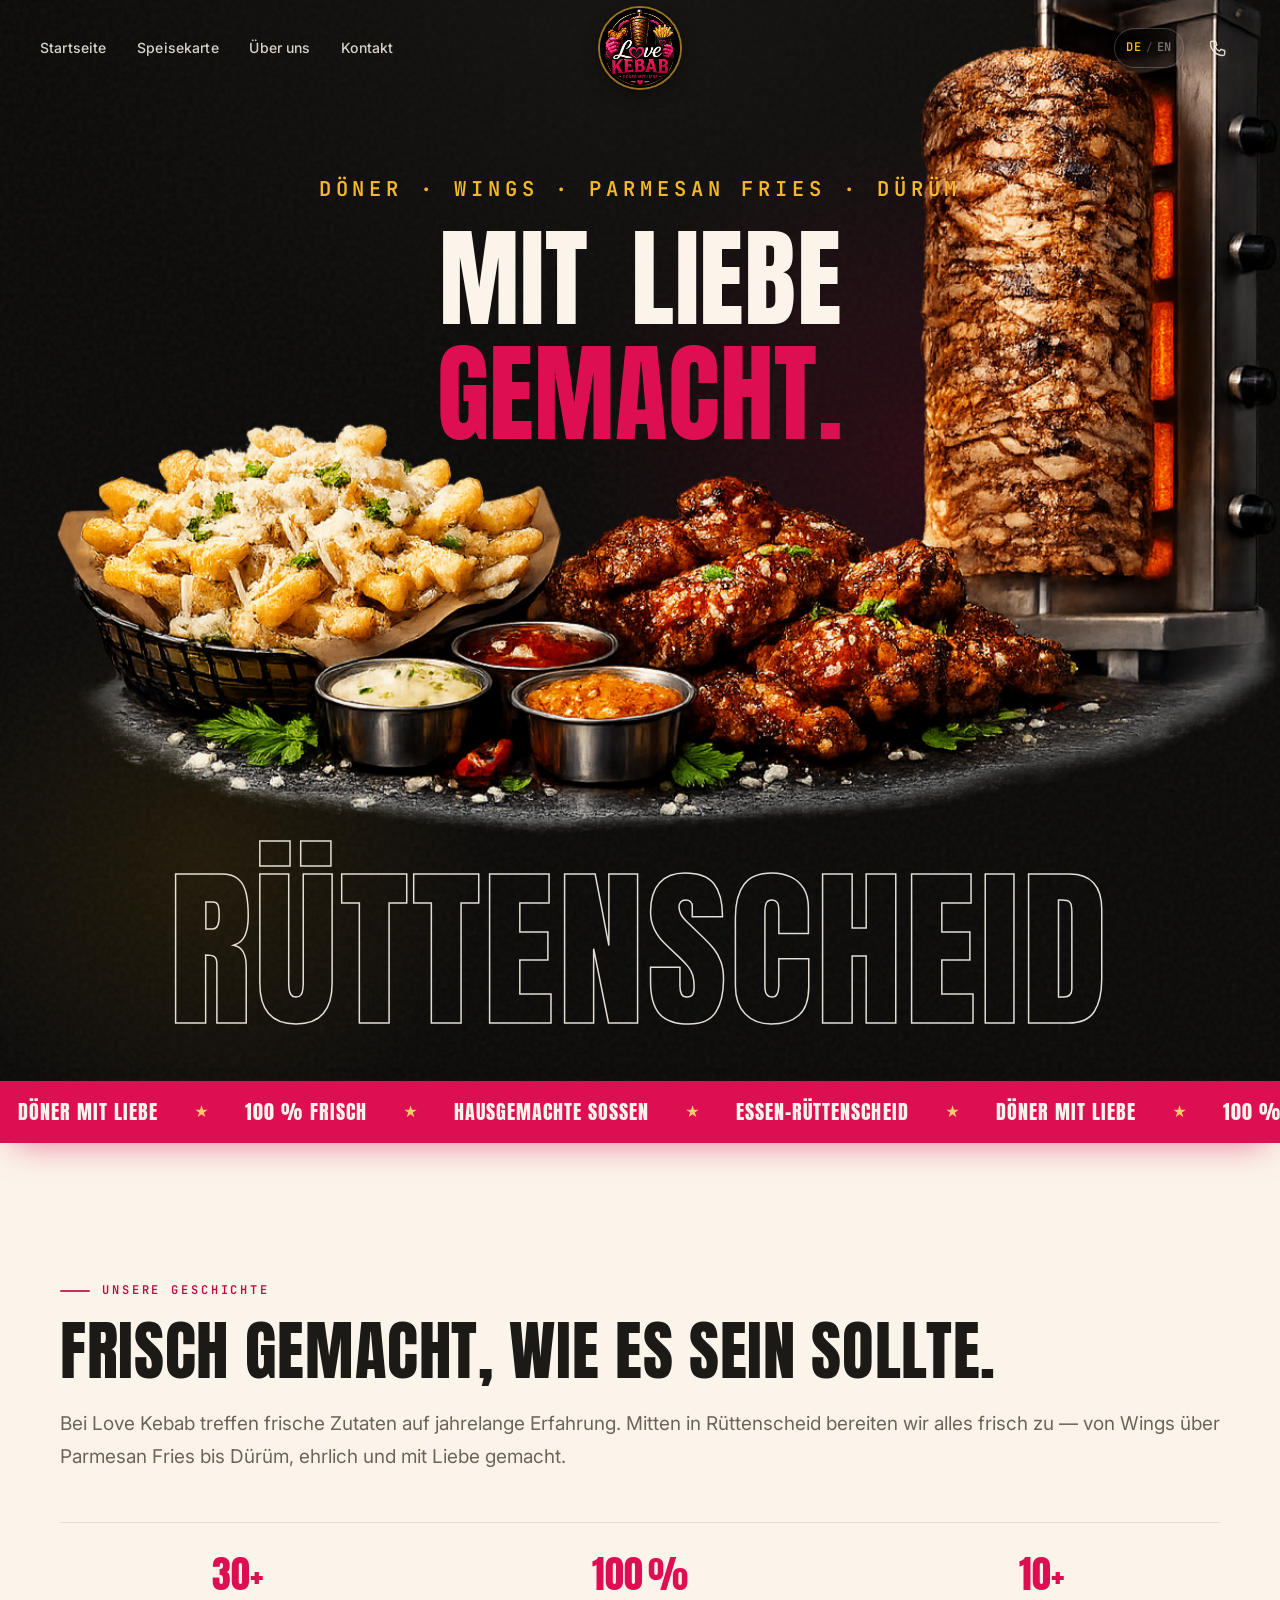
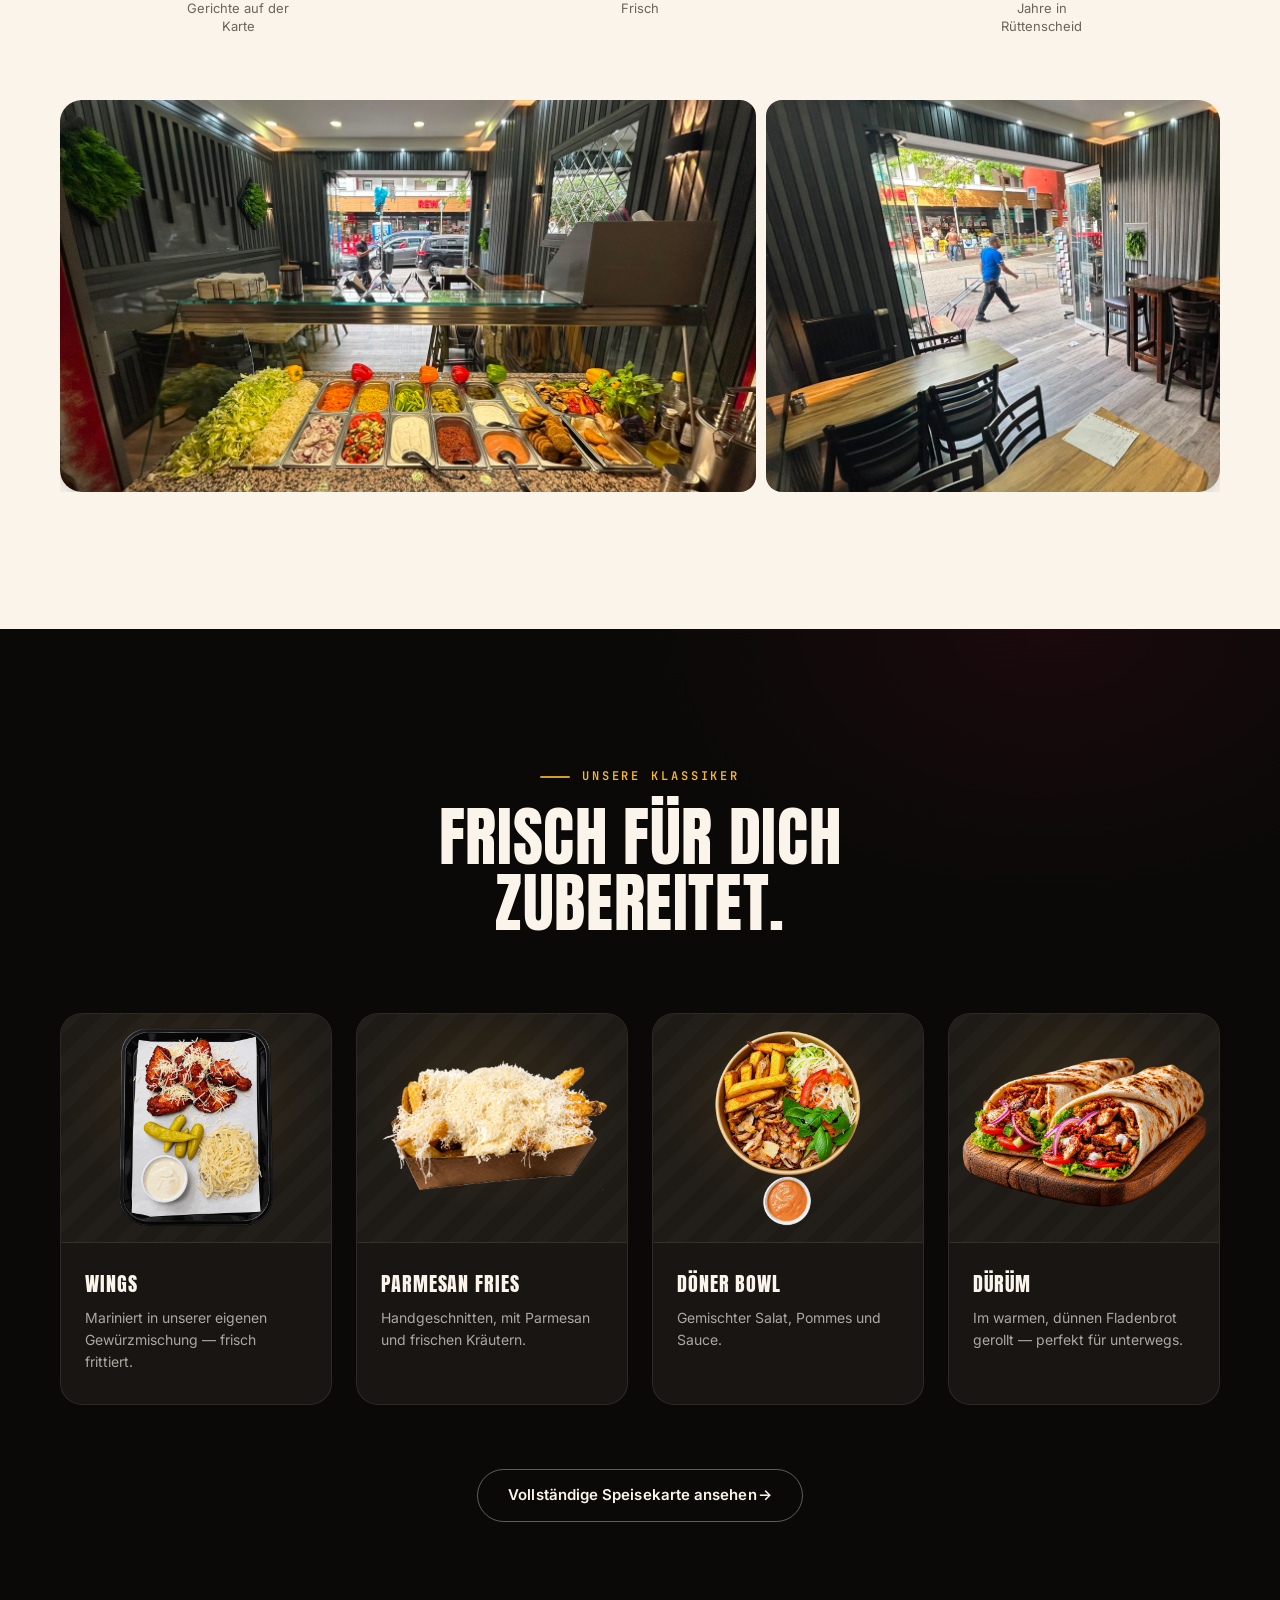
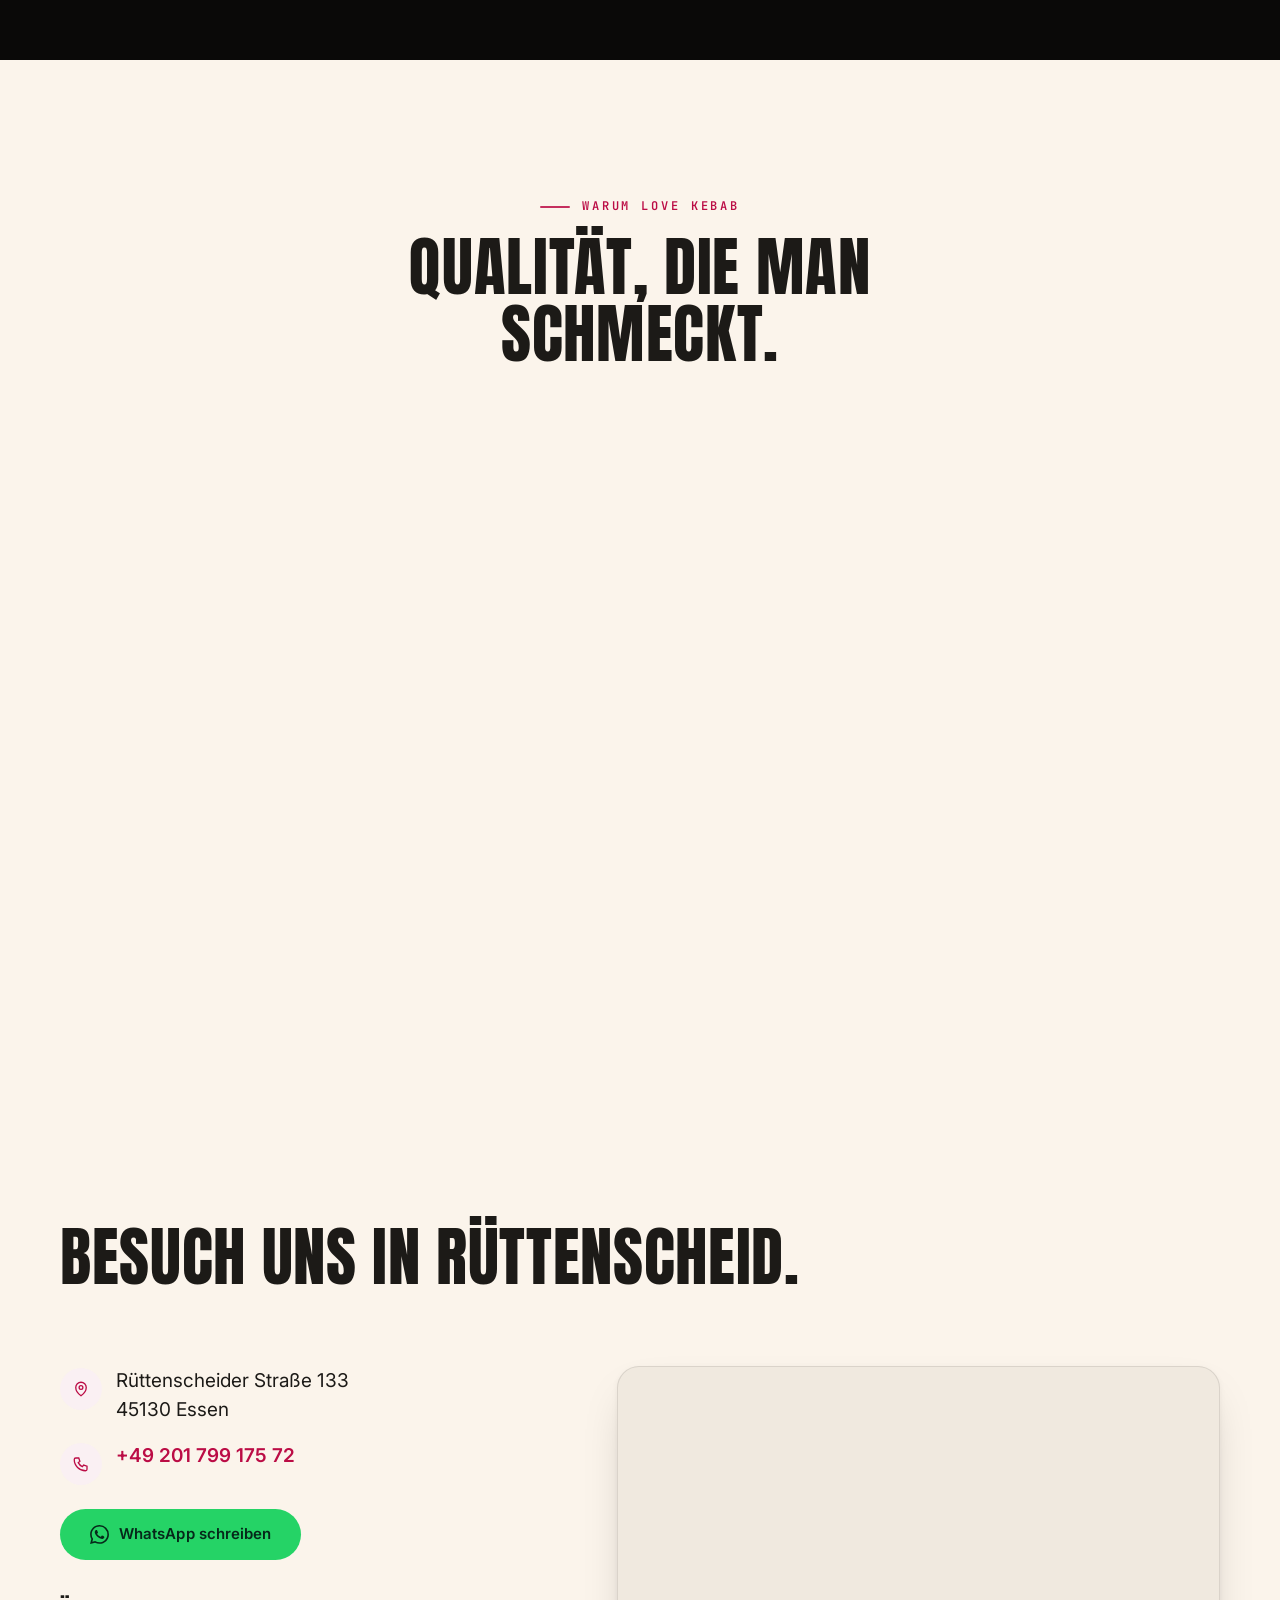
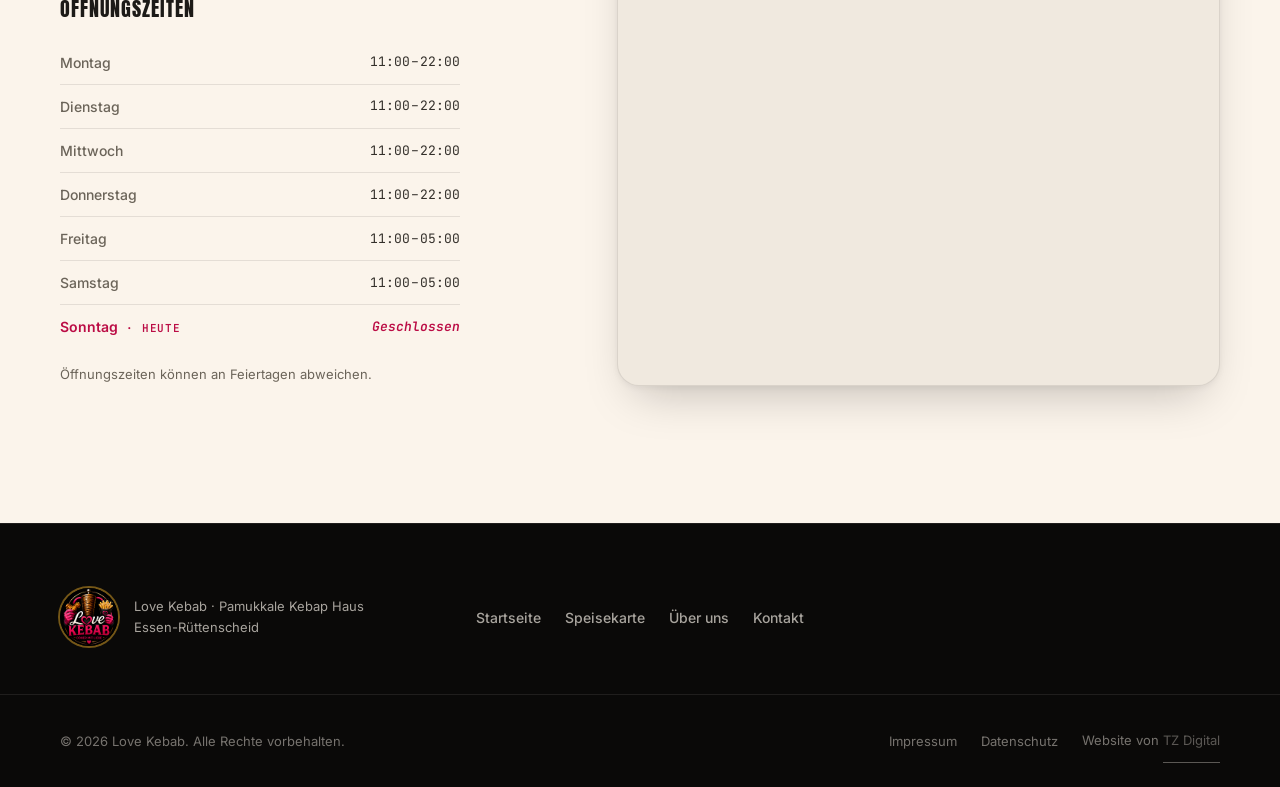
==== index.html @ 4ae2c64c "Match marquee speed across all 3 cards, drop prices, pink text - All three menu-item marquees (fries" ====
<!DOCTYPE html>
<html lang="de">
<head>
  <meta charset="UTF-8">
  <meta name="viewport" content="width=device-width, initial-scale=1.0">
  <meta name="description" content="Love Kebab — Döner mit Liebe in Essen-Rüttenscheid. 100 % frisches Fleisch, hausgemachte Soßen, echtes Street-Food-Gefühl.">
  <meta name="theme-color" content="#0a0908">
  <title>Love Kebab — Döner mit Liebe | Essen-Rüttenscheid</title>

  <!-- NOTE: confirm final brand name with client before launch — logo says "Love Kebab",
       business is currently registered as "Pamukkale Kebap Haus". Rebrand finalizes September. -->

  <link rel="icon" type="image/png" href="images/logo.png">
  <link rel="preconnect" href="https://fonts.googleapis.com">
  <link rel="preconnect" href="https://fonts.gstatic.com" crossorigin>
  <link href="https://fonts.googleapis.com/css2?family=Anton&family=Inter:wght@400;500;600;700&family=JetBrains+Mono:wght@500;600&display=swap" rel="stylesheet">
  <link rel="stylesheet" href="css/style.css?v=11">

  <!-- progressive enhancement flag: entrance animations only arm when JS runs,
       so content is never invisible if scripts fail -->
  <script>document.documentElement.classList.add('js');</script>
</head>
<body>

  <a href="#main" class="skip-link" data-i18n="skip">Zum Inhalt springen</a>

  <!-- ================= NAVIGATION ================= -->
  <header class="site-header" id="site-header">
    <nav class="nav" aria-label="Hauptnavigation" data-i18n-aria="nav.ariaLabel">
      <button class="nav-toggle" type="button" aria-expanded="false" aria-controls="navOverlay" aria-label="Menü öffnen">
        <span class="nav-toggle-bar"></span>
        <span class="nav-toggle-bar"></span>
        <span class="nav-toggle-bar"></span>
      </button>

      <ul class="nav-links" id="nav-menu">
        <li><a href="#start" data-i18n="nav.home">Startseite</a></li>
        <li><a href="menu.html" data-i18n="nav.menu">Speisekarte</a></li>
        <li><a href="#ueber-uns" data-i18n="nav.about">Über uns</a></li>
        <li><a href="#kontakt" data-i18n="nav.contact">Kontakt</a></li>
      </ul>

      <a href="#start" class="nav-logo" aria-label="Love Kebab — Startseite" data-i18n-aria="nav.logoAria">
        <img src="images/logo.png" alt="Love Kebab Logo" width="80" height="80" class="nav-logo-img" data-content-img="logo">
      </a>

      <div class="nav-actions">
        <button class="lang-toggle" id="lang-toggle" type="button" aria-label="Sprache wechseln / Switch language">
          <span class="lang-option" data-lang="de">DE</span><span class="lang-sep">/</span><span class="lang-option" data-lang="en">EN</span>
        </button>
        <a href="tel:+4920179917572" class="nav-call" aria-label="Anrufen" data-i18n-aria="nav.callAria">
          <svg viewBox="0 0 24 24" width="20" height="20" aria-hidden="true" fill="none" stroke="currentColor" stroke-width="1.75">
            <path d="M5 4h4l1.5 4.5-2.2 1.7a12.5 12.5 0 005.5 5.5l1.7-2.2L20 15v4a2 2 0 01-2 2A15 15 0 013 6a2 2 0 012-2z"/>
          </svg>
        </a>
      </div>
    </nav>
  </header>

  <div class="nav-overlay" id="navOverlay">
    <div class="nav-overlay-top">
      <img src="images/logo.png" alt="Love Kebab Logo" class="nav-overlay-logo" data-content-img="logo">
      <button class="nav-overlay-close" type="button" aria-label="Menü schließen">&#10005;</button>
    </div>
    <nav class="nav-overlay-links" aria-label="Mobile Navigation">
      <a href="#start" data-i18n="nav.home">Startseite</a>
      <a href="menu.html" data-i18n="nav.menu">Speisekarte</a>
      <a href="#ueber-uns" data-i18n="nav.about">Über uns</a>
      <a href="#kontakt" data-i18n="nav.contact">Kontakt</a>
    </nav>
  </div>

  <main id="main">

    <!-- ================= HERO ================= -->
    <section class="hero" id="start" aria-label="Willkommen bei Love Kebab" data-i18n-aria="hero.sectionAria">
      <div class="hero-texture" aria-hidden="true"></div>
      <div class="hero-glow" aria-hidden="true"></div>
      <p class="hero-ghost" aria-hidden="true">Rüttenscheid</p>

      <div class="hero-inner">
        <div class="hero-stage">
          <div class="hero-visual" aria-hidden="true">
            <div class="hero-image-wrap" id="hero-image-wrap">
              <img class="hero-image" src="images/hero.png" width="1536" height="1024" alt="" loading="eager" fetchpriority="high" data-content-img="hero">
            </div>
          </div>

          <div class="hero-content">
            <p class="hero-kicker" data-i18n="hero.kicker">Döner · Wings · Parmesan Fries · Dürüm</p>

            <h1 class="hero-title">
              <span class="line">
                <span class="word" style="--i:0" data-i18n="hero.word0">Mit</span>
                <span class="word" style="--i:1" data-i18n="hero.word1">Liebe</span>
              </span>
              <span class="line">
                <span class="word word--accent" style="--i:2" data-i18n="hero.word2">gemacht.</span>
              </span>
            </h1>
          </div>
        </div>
      </div>
    </section>

    <!-- ================= MARQUEE DIVIDER ================= -->
    <div class="marquee" aria-hidden="true">
      <div class="marquee-track">
        <span class="marquee-group">
          <span data-i18n="marquee.love">Döner mit Liebe</span><i>★</i>
          <span data-i18n="marquee.fresh">100&#8202;% frisch</span><i>★</i>
          <span data-i18n="values.sauceTitle">Hausgemachte Soßen</span><i>★</i>
          <span data-i18n="place.name">Essen-Rüttenscheid</span><i>★</i>
          <span data-i18n="marquee.love">Döner mit Liebe</span><i>★</i>
          <span data-i18n="marquee.fresh">100&#8202;% frisch</span><i>★</i>
          <span data-i18n="values.sauceTitle">Hausgemachte Soßen</span><i>★</i>
          <span data-i18n="place.name">Essen-Rüttenscheid</span><i>★</i>
        </span>
        <span class="marquee-group" aria-hidden="true">
          <span data-i18n="marquee.love">Döner mit Liebe</span><i>★</i>
          <span data-i18n="marquee.fresh">100&#8202;% frisch</span><i>★</i>
          <span data-i18n="values.sauceTitle">Hausgemachte Soßen</span><i>★</i>
          <span data-i18n="place.name">Essen-Rüttenscheid</span><i>★</i>
          <span data-i18n="marquee.love">Döner mit Liebe</span><i>★</i>
          <span data-i18n="marquee.fresh">100&#8202;% frisch</span><i>★</i>
          <span data-i18n="values.sauceTitle">Hausgemachte Soßen</span><i>★</i>
          <span data-i18n="place.name">Essen-Rüttenscheid</span><i>★</i>
        </span>
      </div>
    </div>

    <!-- ================= ÜBER UNS / STORY ================= -->
    <section class="section section--light story" id="ueber-uns">
      <div class="container">
        <div class="story-grid">
        <div class="story-content">
          <p class="eyebrow reveal" data-i18n="story.eyebrow">Unsere Geschichte</p>
          <h2 class="section-title reveal" style="--d:80ms" data-i18n="story.title">Frisch gemacht, wie es sein sollte.</h2>
          <p class="section-body reveal" style="--d:160ms" data-i18n="story.body1">
            Bei Love Kebab treffen frische Zutaten auf jahrelange Erfahrung.
            Mitten in Rüttenscheid bereiten wir alles frisch zu — von Wings
            über Parmesan Fries bis Dürüm, ehrlich und mit Liebe gemacht.
          </p>
          <ul class="story-stats reveal" style="--d:320ms">
            <li>
              <span class="stat-value">30+</span>
              <span class="stat-label" data-i18n="story.stat1">Gerichte auf der Karte</span>
            </li>
            <li>
              <span class="stat-value">100&#8202;%</span>
              <span class="stat-label" data-i18n="story.stat2">Frisch</span>
            </li>
            <li>
              <span class="stat-value">10+</span>
              <span class="stat-label" data-i18n="story.stat3">Jahre in Rüttenscheid</span>
            </li>
          </ul>
        </div>

        <div class="story-image reveal" style="--d:160ms">
          <div class="story-carousel" role="img" aria-label="Einblicke in Theke und Gastraum bei Love Kebab">
            <div class="story-carousel-track">
              <div class="story-carousel-item"><img src="images/story-carousel-1.jpg" alt="" width="1042" height="924" loading="eager" fetchpriority="high" data-content-img="storyPhoto1"></div>
              <div class="story-carousel-item"><img src="images/story-carousel-2.jpg" alt="" width="1042" height="924" loading="lazy" data-content-img="storyPhoto2"></div>
              <div class="story-carousel-item"><img src="images/story-carousel-3.jpg" alt="" width="1042" height="924" loading="lazy" data-content-img="storyPhoto3"></div>
              <!-- duplicate set, aria-hidden — makes the leftward scroll loop seamlessly -->
              <div class="story-carousel-item" aria-hidden="true"><img src="images/story-carousel-1.jpg" alt="" loading="lazy" data-content-img="storyPhoto1"></div>
              <div class="story-carousel-item" aria-hidden="true"><img src="images/story-carousel-2.jpg" alt="" loading="lazy" data-content-img="storyPhoto2"></div>
              <div class="story-carousel-item" aria-hidden="true"><img src="images/story-carousel-3.jpg" alt="" loading="lazy" data-content-img="storyPhoto3"></div>
            </div>
          </div>
        </div>
        </div>
      </div>
    </section>

    <!-- ================= SPEISEKARTE ================= -->
    <!-- Homepage teaser: 4 featured items. Full priced menu lives in menu.html -->
    <section class="section section--dark menu-preview" id="speisekarte">
      <div class="container">
        <div class="section-header">
          <p class="eyebrow reveal" data-i18n="menu.eyebrow">Unsere Klassiker</p>
          <h2 class="section-title reveal" style="--d:80ms" data-i18n="menu.title">Frisch für dich<br>zubereitet.</h2>
        </div>

        <div class="menu-carousel">
          <button type="button" class="menu-arrow menu-arrow--prev" aria-label="Previous" data-i18n-aria="menu.prev">
            <svg viewBox="0 0 24 24" width="18" height="18" fill="none" stroke="currentColor" stroke-width="2" stroke-linecap="round" stroke-linejoin="round"><path d="M15 18l-6-6 6-6"/></svg>
          </button>
          <div class="product-grid" id="menu-grid">
          <article class="product-card reveal" style="--d:0ms">
            <div class="product-media">
              <img src="images/menu-wings.png" alt="Wings" loading="lazy" data-content-img="wingsPhoto">
            </div>
            <div class="product-body">
              <h3 class="product-name" data-i18n="menu.wingsName">Wings</h3>
              <p class="product-desc" data-i18n="menu.descWings">Mariniert in unserer eigenen Gewürzmischung — frisch frittiert.</p>
            </div>
          </article>

          <article class="product-card reveal" style="--d:90ms">
            <div class="product-media">
              <img src="images/menu-fries-parmesan-v2.png" alt="Parmesan Fries" loading="lazy" data-content-img="parmFriesPhoto">
            </div>
            <div class="product-body">
              <h3 class="product-name" data-i18n="menu.parmFriesName">Parmesan Fries</h3>
              <p class="product-desc" data-i18n="menu.descParmFries">Handgeschnitten, mit Parmesan und frischen Kräutern.</p>
            </div>
          </article>

          <article class="product-card reveal" style="--d:180ms">
            <div class="product-media">
              <img src="images/menu-bowl-doner.png" alt="Döner Bowl" loading="lazy" data-content-img="doenerPhoto">
            </div>
            <div class="product-body">
              <h3 class="product-name" data-i18n="menu.doenerBowlName">Döner Bowl</h3>
              <p class="product-desc" data-i18n="menu.descDoenerBowl">Gemischter Salat, Pommes und Sauce.</p>
            </div>
          </article>

          <article class="product-card reveal" style="--d:270ms">
            <div class="product-media">
              <img src="images/menu-wraps-durum.png" alt="Dürüm" loading="lazy" data-content-img="duerumPhoto">
            </div>
            <div class="product-body">
              <h3 class="product-name" data-i18n="menu.duerumName">Dürüm</h3>
              <p class="product-desc" data-i18n="menu.descDurum">Im warmen, dünnen Fladenbrot gerollt — perfekt für unterwegs.</p>
            </div>
          </article>
          </div>
          <button type="button" class="menu-arrow menu-arrow--next" aria-label="Next" data-i18n-aria="menu.next">
            <svg viewBox="0 0 24 24" width="18" height="18" fill="none" stroke="currentColor" stroke-width="2" stroke-linecap="round" stroke-linejoin="round"><path d="M9 6l6 6-6 6"/></svg>
          </button>
        </div>

        <div class="menu-footer reveal">
          <a href="menu.html" class="btn btn--outline" data-i18n="menu.fullMenuCta">Vollständige Speisekarte ansehen&#8202;&#8594;</a>
        </div>
      </div>
    </section>

    <!-- ================= WARUM LOVE KEBAB ================= -->
    <section class="section section--light values" id="warum">
      <div class="container">
        <div class="section-header">
          <p class="eyebrow reveal" data-i18n="values.eyebrow">Warum Love Kebab</p>
          <h2 class="section-title reveal" style="--d:80ms" data-i18n="values.title">Qualität, die man<br>schmeckt.</h2>
        </div>

        <div class="values-carousel">
          <button type="button" class="values-arrow values-arrow--prev" aria-label="Previous" data-i18n-aria="values.prev">
            <svg viewBox="0 0 24 24" width="18" height="18" fill="none" stroke="currentColor" stroke-width="2" stroke-linecap="round" stroke-linejoin="round"><path d="M15 18l-6-6 6-6"/></svg>
          </button>
          <div class="values-grid values-grid--bento" id="values-grid">
          <div class="value-card value-card--photo value-card--photo-lg reveal" style="--d:0ms">
            <img class="value-card-img" src="images/fries-machine.png" alt="Die Pommes-Schneidemaschine von Love Kebab — frisch geschnitten aus der rohen Kartoffel" loading="lazy">
            <div class="value-card-photo-content">
              <p class="value-card-tag" data-i18n="values.friesTag">Love Friet</p>
              <h3 class="value-card-headline" data-i18n="values.friesTitle">Frisch geschnitten.</h3>
              <div class="value-card-fries-marquee" aria-hidden="true">
                <div class="value-card-fries-track" style="--duration:16s">
                  <div class="value-card-fries-group">
                    <span data-i18n="values.friesItem1">Pommes Frites (Large)</span><i>★</i>
                    <span data-i18n="values.friesItem2">Pommes Frites mit Parmesan &amp; Trüffelmayo</span><i>★</i>
                    <span data-i18n="values.friesItem3">Pommes Frites mit Majo, Currysauce &amp; Röstzwiebeln</span><i>★</i>
                  </div>
                  <div class="value-card-fries-group">
                    <span data-i18n="values.friesItem1">Pommes Frites (Large)</span><i>★</i>
                    <span data-i18n="values.friesItem2">Pommes Frites mit Parmesan &amp; Trüffelmayo</span><i>★</i>
                    <span data-i18n="values.friesItem3">Pommes Frites mit Majo, Currysauce &amp; Röstzwiebeln</span><i>★</i>
                  </div>
                </div>
              </div>
            </div>
          </div>
          <div class="values-right-col">
          <div class="value-card value-card--photo value-card--photo-xs reveal" style="--d:110ms">
            <div class="value-card-slideshow" aria-hidden="true">
              <div class="value-card-slideshow-track">
                <img class="value-card-slideshow-img" style="--i:0;--n:6" src="images/menu-bowl-doner.png" alt="" loading="lazy">
                <img class="value-card-slideshow-img" style="--i:1;--n:6" src="images/menu-taschen-doner-v2.png" alt="" loading="lazy">
                <img class="value-card-slideshow-img" style="--i:2;--n:6" src="images/menu-teller-lahmacun.png" alt="" loading="lazy">
                <img class="value-card-slideshow-img" style="--i:3;--n:6" src="images/menu-wraps-durum.png" alt="" loading="lazy">
                <img class="value-card-slideshow-img" style="--i:4;--n:6" src="images/menu-dessert-helva.png" alt="" loading="lazy">
                <img class="value-card-slideshow-img" style="--i:5;--n:6" src="images/menu-extra-grilled-veg.png" alt="" loading="lazy">
                <img class="value-card-slideshow-img" style="--i:0;--n:6" src="images/menu-bowl-doner.png" alt="" loading="lazy">
                <img class="value-card-slideshow-img" style="--i:1;--n:6" src="images/menu-taschen-doner-v2.png" alt="" loading="lazy">
                <img class="value-card-slideshow-img" style="--i:2;--n:6" src="images/menu-teller-lahmacun.png" alt="" loading="lazy">
                <img class="value-card-slideshow-img" style="--i:3;--n:6" src="images/menu-wraps-durum.png" alt="" loading="lazy">
                <img class="value-card-slideshow-img" style="--i:4;--n:6" src="images/menu-dessert-helva.png" alt="" loading="lazy">
                <img class="value-card-slideshow-img" style="--i:5;--n:6" src="images/menu-extra-grilled-veg.png" alt="" loading="lazy">
              </div>
            </div>
            <div class="value-card-photo-content">
              <p class="value-card-tag" data-i18n="values.sauceTag">Love Saucen</p>
              <h3 class="value-card-headline" data-i18n="values.sauceCardTitle">Frisch angerührt.</h3>
              <div class="value-card-fries-marquee" aria-hidden="true">
                <div class="value-card-fries-track" style="--duration:13.9s">
                  <div class="value-card-fries-group">
                    <span data-i18n="values.sauceItem1">Scharfsauce</span><i>★</i>
                    <span data-i18n="values.sauceItem2">Knoblauch</span><i>★</i>
                    <span data-i18n="values.sauceItem3">Sweet Chilli</span><i>★</i>
                    <span data-i18n="values.sauceItem4">Honey Cocktailsauce</span><i>★</i>
                    <span data-i18n="values.sauceItem5">Joppiesauce</span><i>★</i>
                    <span data-i18n="values.sauceItem6">Joghurtsauce</span><i>★</i>
                  </div>
                  <div class="value-card-fries-group">
                    <span data-i18n="values.sauceItem1">Scharfsauce</span><i>★</i>
                    <span data-i18n="values.sauceItem2">Knoblauch</span><i>★</i>
                    <span data-i18n="values.sauceItem3">Sweet Chilli</span><i>★</i>
                    <span data-i18n="values.sauceItem4">Honey Cocktailsauce</span><i>★</i>
                    <span data-i18n="values.sauceItem5">Joppiesauce</span><i>★</i>
                    <span data-i18n="values.sauceItem6">Joghurtsauce</span><i>★</i>
                  </div>
                </div>
              </div>
            </div>
          </div>
          <div class="value-card value-card--photo value-card--photo-sm reveal" style="--d:220ms">
            <div class="value-card-rotator" aria-hidden="true">
              <img class="value-card-rotator-img" src="images/menu-wings.png" alt="" loading="lazy">
              <img class="value-card-rotator-img" src="images/wings-horizontal.png" alt="" loading="lazy">
              <img class="value-card-rotator-img" src="images/menu-bowl-wings.png" alt="" loading="lazy">
            </div>
            <div class="value-card-photo-content">
              <p class="value-card-tag" data-i18n="values.wingsTag">Love Wings</p>
              <h3 class="value-card-headline" data-i18n="values.wingsTitle">Frisch frittiert.</h3>
              <div class="value-card-fries-marquee" aria-hidden="true">
                <div class="value-card-fries-track" style="--duration:6.2s">
                  <div class="value-card-fries-group">
                    <span data-i18n="values.wingsItem1">Classic Flavour</span><i>★</i>
                    <span data-i18n="values.wingsItem2">Parmesan Wings Flavour</span><i>★</i>
                  </div>
                  <div class="value-card-fries-group">
                    <span data-i18n="values.wingsItem1">Classic Flavour</span><i>★</i>
                    <span data-i18n="values.wingsItem2">Parmesan Wings Flavour</span><i>★</i>
                  </div>
                </div>
              </div>
            </div>
          </div>
          </div>
          </div>
          <button type="button" class="values-arrow values-arrow--next" aria-label="Next" data-i18n-aria="values.next">
            <svg viewBox="0 0 24 24" width="18" height="18" fill="none" stroke="currentColor" stroke-width="2" stroke-linecap="round" stroke-linejoin="round"><path d="M9 6l6 6-6 6"/></svg>
          </button>
        </div>
      </div>
    </section>


    <!-- ================= STANDORT / KONTAKT ================= -->
    <section class="section section--light contact" id="kontakt">
      <div class="container">
        <div class="section-header section-header--left">
          <p class="eyebrow reveal" data-i18n="contact.eyebrow">Standort</p>
          <h2 class="section-title reveal" style="--d:80ms" data-i18n="contact.title">Besuch uns in Rüttenscheid.</h2>
        </div>

        <div class="contact-grid">
          <div class="contact-info reveal">
            <address class="contact-address">
              <p>
                <span class="contact-icon" aria-hidden="true">
                  <svg viewBox="0 0 24 24" width="18" height="18" fill="none" stroke="currentColor" stroke-width="1.75">
                    <path d="M12 21s-7-5.1-7-11a7 7 0 0114 0c0 5.9-7 11-7 11z"/>
                    <circle cx="12" cy="10" r="2.5"/>
                  </svg>
                </span>
                <span><span data-i18n="contact.addressLine1">Rüttenscheider Straße 133</span><br><span data-i18n="contact.addressLine2">45130 Essen</span></span>
              </p>
              <p>
                <span class="contact-icon" aria-hidden="true">
                  <svg viewBox="0 0 24 24" width="18" height="18" fill="none" stroke="currentColor" stroke-width="1.75">
                    <path d="M5 4h4l1.5 4.5-2.2 1.7a12.5 12.5 0 005.5 5.5l1.7-2.2L20 15v4a2 2 0 01-2 2A15 15 0 013 6a2 2 0 012-2z"/>
                  </svg>
                </span>
                <a href="tel:+4920179917572" data-i18n="contact.phoneDisplay">+49 201 799 175 72</a>
              </p>
            </address>

            <a href="https://wa.me/4920179917572" class="btn btn--whatsapp" target="_blank" rel="noopener noreferrer">
              <svg viewBox="0 0 24 24" width="19" height="19" aria-hidden="true" fill="currentColor">
                <path d="M17.472 14.382c-.297-.149-1.758-.867-2.03-.967-.273-.099-.471-.148-.67.15-.197.297-.767.966-.94 1.164-.173.199-.347.223-.644.075-.297-.15-1.255-.463-2.39-1.475-.883-.788-1.48-1.761-1.653-2.059-.173-.297-.018-.458.13-.606.134-.133.298-.347.446-.52.149-.174.198-.298.298-.497.099-.198.05-.371-.025-.52-.075-.149-.669-1.612-.916-2.207-.242-.579-.487-.5-.669-.51-.173-.008-.371-.01-.57-.01-.198 0-.52.074-.792.372-.272.297-1.04 1.016-1.04 2.479 0 1.462 1.065 2.875 1.213 3.074.149.198 2.096 3.2 5.077 4.487.709.306 1.262.489 1.694.625.712.227 1.36.195 1.871.118.571-.085 1.758-.719 2.006-1.413.248-.694.248-1.289.173-1.413-.074-.124-.272-.198-.57-.347m-5.421 7.403h-.004a9.87 9.87 0 01-5.031-1.378l-.361-.214-3.741.982.998-3.648-.235-.374a9.86 9.86 0 01-1.51-5.26c.001-5.45 4.436-9.884 9.888-9.884 2.64 0 5.122 1.03 6.988 2.898a9.825 9.825 0 012.893 6.994c-.003 5.45-4.435 9.884-9.885 9.884m8.413-18.297A11.815 11.815 0 0012.05 0C5.495 0 .16 5.335.157 11.892c0 2.096.547 4.142 1.588 5.945L.057 24l6.305-1.654a11.882 11.882 0 005.683 1.448h.005c6.554 0 11.89-5.335 11.893-11.893a11.821 11.821 0 00-3.48-8.413z"/>
              </svg>
              <span data-i18n="contact.whatsapp">WhatsApp schreiben</span>
            </a>

            <div class="hours">
              <h3 class="hours-title" data-i18n="contact.hoursTitle">Öffnungszeiten</h3>
              <table class="hours-table">
                <tbody>
                  <tr data-day="1"><th scope="row" data-i18n="days.mon">Montag</th><td data-i18n="hours.mon">11:00&#8202;–&#8202;22:00</td></tr>
                  <tr data-day="2"><th scope="row" data-i18n="days.tue">Dienstag</th><td data-i18n="hours.tue">11:00&#8202;–&#8202;22:00</td></tr>
                  <tr data-day="3"><th scope="row" data-i18n="days.wed">Mittwoch</th><td data-i18n="hours.wed">11:00&#8202;–&#8202;22:00</td></tr>
                  <tr data-day="4"><th scope="row" data-i18n="days.thu">Donnerstag</th><td data-i18n="hours.thu">11:00&#8202;–&#8202;22:00</td></tr>
                  <tr data-day="5"><th scope="row" data-i18n="days.fri">Freitag</th><td data-i18n="hours.fri">11:00&#8202;–&#8202;05:00</td></tr>
                  <tr data-day="6"><th scope="row" data-i18n="days.sat">Samstag</th><td data-i18n="hours.sat">11:00&#8202;–&#8202;05:00</td></tr>
                  <tr data-day="0" class="is-closed"><th scope="row" data-i18n="days.sun">Sonntag</th><td data-i18n="hours.closed">Geschlossen</td></tr>
                </tbody>
              </table>
              <p class="hours-note" data-i18n="contact.hoursNote">Öffnungszeiten können an Feiertagen abweichen.</p>
            </div>
          </div>

          <div class="contact-map reveal" style="--d:120ms">
            <iframe
              title="Love Kebab Standort auf Google Maps"
              data-i18n-title="contact.mapTitle"
              src="https://maps.google.com/maps?q=R%C3%BCttenscheider+Str.+133,+45130+Essen&t=&z=16&ie=UTF8&iwloc=&output=embed"
              width="100%"
              height="100%"
              style="border:0;"
              allowfullscreen=""
              loading="lazy"
              referrerpolicy="no-referrer-when-downgrade">
            </iframe>
          </div>
        </div>
      </div>
    </section>

  </main>

  <!-- ================= FOOTER ================= -->
  <footer class="site-footer">
    <div class="container footer-grid">
      <div class="footer-brand">
        <img src="images/logo.png" alt="Love Kebab" width="58" height="58" class="footer-logo" data-content-img="logo">
        <p class="footer-legal" data-i18n="footer.legal">Love Kebab · Pamukkale Kebap Haus<br>Essen-Rüttenscheid</p>
      </div>

      <nav class="footer-nav" aria-label="Footer Navigation">
        <a href="#start" data-i18n="nav.home">Startseite</a>
        <a href="menu.html" data-i18n="nav.menu">Speisekarte</a>
        <a href="#ueber-uns" data-i18n="nav.about">Über uns</a>
        <a href="#kontakt" data-i18n="nav.contact">Kontakt</a>
      </nav>

    </div>

    <div class="footer-bottom">
      <div class="container footer-bottom-inner">
        <p>© <span id="year">2026</span> Love Kebab. <span data-i18n="footer.rights">Alle Rechte vorbehalten.</span></p>
        <div class="footer-right">
          <nav class="footer-legal-links" aria-label="Rechtliches">
            <a href="impressum.html" data-i18n="footer.imprint">Impressum</a>
            <a href="datenschutz.html" data-i18n="footer.privacy">Datenschutz</a>
          </nav>
          <p class="footer-credit"><span data-i18n="footer.credit">Website von</span> <a href="https://tz-digital.de" target="_blank" rel="noopener noreferrer">TZ Digital</a></p>
        </div>
      </div>
    </div>
  </footer>

  <button class="scroll-top" id="scroll-top" type="button" aria-label="Nach oben scrollen">
    <svg viewBox="0 0 24 24" width="18" height="18" fill="none" stroke="currentColor" stroke-width="2.5" aria-hidden="true">
      <path d="M12 19V5M5 12l7-7 7 7"/>
    </svg>
  </button>

  <script src="js/main.js?v=9"></script>
</body>
</html>
---- css/style.css ----
/* ==========================================================================
   LOVE KEBAB — Döner mit Liebe · Essen-Rüttenscheid
   Design tokens extracted from the brand logo. Do not deviate.
   ========================================================================== */

/* ---------------------------------------------------------------- tokens */
:root {
  /* Accent — hot pink (logo glove / "KEBAB" lettering) */
  --accent-50:#faf0f3;  --accent-100:#f2d9e1; --accent-200:#f9a4c0;
  --accent-300:#f66a98; --accent-400:#f23170; --accent-500:#dd0e52;
  --accent-600:#bb0c45; --accent-700:#950937; --accent-800:#690727;
  --accent-900:#3b0718;

  /* Gold (logo ring, fries) */
  --gold-50:#faf7ef;  --gold-100:#f4ebd7; --gold-200:#fcdfa2;
  --gold-300:#f9cb66; --gold-400:#f7b72b; --gold-500:#e29d08;
  --gold-600:#c08507; --gold-700:#996a06; --gold-800:#6c4b04;
  --gold-900:#3b2b07;

  /* Neutrals — warm black / cream */
  --neutral-0:#ffffff;  --neutral-50:#fbf4eb; --neutral-100:#f0e9df;
  --neutral-300:#b8b0a3; --neutral-500:#6b6459; --neutral-700:#332f2a;
  --neutral-800:#1c1a17; --neutral-900:#0a0908;

  --brown-500:#6d3c20;
  --whatsapp:#25d366;

  /* Semantic */
  --bg-dark: var(--neutral-900);
  --bg-dark-2: #12100d;
  --bg-card-dark: #181512;
  --bg-light: var(--neutral-50);
  --text-on-dark: var(--neutral-50);
  --text-muted-dark: rgba(251, 244, 235, 0.66);
  --text-on-light: var(--neutral-800);
  --text-muted-light: var(--neutral-500);
  --line-dark: rgba(251, 244, 235, 0.09);
  --line-light: rgba(28, 26, 23, 0.1);

  /* Type */
  --font-display: 'Anton', 'Arial Narrow', 'Impact', sans-serif;
  --font-body: 'Inter', system-ui, -apple-system, sans-serif;
  --font-mono: 'JetBrains Mono', ui-monospace, monospace;

  --fs-display: clamp(3.25rem, 7.2vw + 1rem, 6.75rem);
  --fs-h2: clamp(2.375rem, 3.6vw + 1.2rem, 4.25rem);
  --fs-h3: clamp(1.625rem, 1.2vw + 1.2rem, 2.25rem);
  --fs-h4: 1.25rem;
  --fs-lead: clamp(1.0625rem, 0.35vw + 1rem, 1.1875rem);
  --fs-body: 1rem;
  --fs-sm: 0.875rem;
  --fs-xs: 0.8125rem;
  --fs-mono: 0.75rem;

  /* 8px spacing scale */
  --sp-1: 0.5rem;  --sp-2: 1rem;   --sp-3: 1.5rem; --sp-4: 2rem;
  --sp-5: 2.5rem;  --sp-6: 3rem;   --sp-8: 4rem;   --sp-10: 5rem;
  --sp-12: 6rem;   --sp-16: 8rem;

  --section-pad: clamp(5.5rem, 7vw + 3rem, 9.5rem);

  /* Shape / elevation */
  --radius-sm: 8px;
  --radius-md: 14px;
  --radius-lg: 22px;
  --radius-pill: 999px;
  --shadow-lift: 0 2px 6px rgba(10, 9, 8, 0.05), 0 22px 48px -18px rgba(10, 9, 8, 0.25);
  --shadow-lift-dark: 0 26px 52px -16px rgba(0, 0, 0, 0.6);

  /* Layout */
  --nav-height: 96px;
  --container-max: 1240px;
  --container-pad: clamp(1.25rem, 4vw, 2.5rem);

  /* Motion */
  --ease-out: cubic-bezier(0.22, 1, 0.36, 1);
  --ease-soft: cubic-bezier(0.33, 1, 0.68, 1);
  --ease-expo: cubic-bezier(0.19, 1, 0.22, 1);
}

/* ------------------------------------------------------------ reset/base */
*, *::before, *::after { box-sizing: border-box; margin: 0; padding: 0; }

html {
  scroll-behavior: smooth;
  -webkit-text-size-adjust: 100%;
  overflow-x: hidden;
  overflow-x: clip;
}

body {
  font-family: var(--font-body);
  font-size: var(--fs-body);
  line-height: 1.65;
  color: var(--text-on-dark);
  background: var(--bg-dark);
  overflow-x: hidden;
  overflow-x: clip;
}

img, svg, iframe { display: block; max-width: 100%; }
a { color: inherit; text-decoration: none; }
ul { list-style: none; }
button { font: inherit; cursor: pointer; border: none; background: none; color: inherit; }
address { font-style: normal; }
strong { font-weight: 600; }

::selection { background: var(--accent-500); color: var(--neutral-0); }

:focus-visible {
  outline: 2px solid var(--gold-400);
  outline-offset: 3px;
  border-radius: 4px;
}

/* ------------------------------------------------------------- utilities */
.container {
  width: 100%;
  max-width: var(--container-max);
  margin-inline: auto;
  padding-inline: var(--container-pad);
}

.skip-link {
  position: absolute;
  top: -100%;
  left: var(--sp-2);
  z-index: 9999;
  padding: 0.75rem 1.25rem;
  background: var(--accent-500);
  color: var(--neutral-0);
  border-radius: var(--radius-sm);
  font-weight: 600;
  font-size: var(--fs-sm);
  transition: top 0.2s var(--ease-out);
}
.skip-link:focus { top: var(--sp-2); }

.section { padding-block: var(--section-pad); }
.section--light { background: var(--bg-light); color: var(--text-on-light); }
.section--dark { background: var(--bg-dark); color: var(--text-on-dark); }

/* values → contact are both light with no color break between them (the
   dark gallery section that used to sit here is gone) — their default
   padding stacked into an oversized gap, so tighten just this seam */
.values { padding-bottom: clamp(1.5rem, 3vw, 2.5rem); }
.values + .contact { padding-top: clamp(1.5rem, 3vw, 2.5rem); }

.eyebrow {
  display: flex;
  align-items: center;
  gap: 0.75rem;
  font-family: var(--font-mono);
  font-size: var(--fs-mono);
  font-weight: 600;
  letter-spacing: 0.24em;
  text-transform: uppercase;
  color: var(--accent-600);
  margin-bottom: var(--sp-2);
}
.eyebrow::before {
  content: '';
  width: 30px;
  height: 2px;
  background: currentColor;
  border-radius: 2px;
  opacity: 0.85;
}
.section--dark .eyebrow { color: var(--gold-400); }

.section-title {
  font-family: var(--font-display);
  font-size: var(--fs-h2);
  font-weight: 400;
  text-transform: uppercase;
  letter-spacing: 0.01em;
  line-height: 1.02;
  text-wrap: balance;
  margin-bottom: var(--sp-3);
}
.section--light .section-title { color: var(--neutral-800); }

.section-body {
  font-size: var(--fs-lead);
  line-height: 1.75;
  max-width: 54ch;
  color: var(--text-muted-light);
}
.section-body + .section-body { margin-top: var(--sp-2); }
.section--dark .section-body { color: var(--text-muted-dark); }

.section-header {
  text-align: center;
  margin-bottom: clamp(var(--sp-6), 6vw, var(--sp-10));
}
.section-header .eyebrow { justify-content: center; }
.section-header .section-title { margin-bottom: 0; }
.section-header--left { text-align: left; }
.section-header--left .eyebrow { justify-content: flex-start; }

/* ---------------------------------------------------- image placeholders */
.img-placeholder {
  position: relative;
  display: flex;
  flex-direction: column;
  align-items: center;
  justify-content: center;
  gap: 0.875rem;
  min-height: 260px;
  border-radius: var(--radius-md);
  background:
    repeating-linear-gradient(-45deg,
      rgba(251, 244, 235, 0.025) 0 14px, transparent 14px 28px),
    linear-gradient(160deg, rgba(247, 183, 43, 0.07), rgba(221, 14, 82, 0.05) 55%, transparent),
    var(--bg-card-dark);
  outline: 1.5px dashed rgba(251, 244, 235, 0.28);
  outline-offset: -14px;
  color: rgba(251, 244, 235, 0.55);
  text-align: center;
  padding: var(--sp-3);
}
.img-placeholder svg { opacity: 0.6; }

.ph-label {
  font-family: var(--font-mono);
  font-size: var(--fs-mono);
  font-weight: 600;
  letter-spacing: 0.14em;
  text-transform: uppercase;
}
.ph-sub {
  font-family: var(--font-mono);
  font-size: 0.6875rem;
  letter-spacing: 0.08em;
  opacity: 0.6;
  margin-top: -0.375rem;
}

.section--light .img-placeholder {
  background:
    repeating-linear-gradient(-45deg,
      rgba(28, 26, 23, 0.028) 0 14px, transparent 14px 28px),
    linear-gradient(160deg, rgba(226, 157, 8, 0.09), rgba(221, 14, 82, 0.05) 55%, transparent),
    var(--neutral-100);
  outline-color: rgba(28, 26, 23, 0.26);
  color: var(--neutral-500);
}

/* ---------------------------------------------------------------- buttons */
.btn {
  display: inline-flex;
  align-items: center;
  justify-content: center;
  gap: 0.625rem;
  min-height: 48px;
  padding: 0.8125rem 1.875rem;
  font-size: 0.9375rem;
  font-weight: 600;
  letter-spacing: 0.005em;
  border-radius: var(--radius-pill);
  white-space: nowrap;
  transition:
    background-color 0.25s var(--ease-soft),
    color 0.25s var(--ease-soft),
    border-color 0.25s var(--ease-soft),
    box-shadow 0.35s var(--ease-soft),
    transform 0.35s var(--ease-soft);
}
.btn:active { transform: translateY(0) scale(0.98); }

.btn--gold {
  background: var(--gold-400);
  color: var(--neutral-900);
  box-shadow: 0 4px 22px -6px rgba(247, 183, 43, 0.5);
}
.btn--gold:hover {
  background: var(--gold-300);
  transform: translateY(-2px);
  box-shadow: 0 12px 30px -8px rgba(247, 183, 43, 0.6);
}

.btn--cta {
  background: var(--accent-500);
  color: var(--neutral-0);
}
.btn--cta:hover {
  background: var(--accent-400);
  transform: translateY(-2px);
  box-shadow: 0 10px 26px -8px rgba(221, 14, 82, 0.65);
}

.btn--outline {
  background: transparent;
  color: var(--text-on-dark);
  border: 1.5px solid rgba(251, 244, 235, 0.35);
}
.btn--outline:hover {
  border-color: var(--gold-400);
  color: var(--gold-200);
  transform: translateY(-2px);
}

.btn--whatsapp {
  background: var(--whatsapp);
  color: #06281a;
  margin-top: var(--sp-3);
}
.btn--whatsapp:hover {
  background: #3fe07c;
  transform: translateY(-2px);
  box-shadow: 0 10px 26px -8px rgba(37, 211, 102, 0.55);
}

.btn--sm { min-height: 44px; padding: 0.625rem 1.5rem; font-size: var(--fs-sm); }
.btn--lg { min-height: 56px; padding: 1rem 2.375rem; font-size: 1.0625rem; }

/* ------------------------------------------------------------- navigation */
.site-header {
  position: fixed;
  inset: 0 0 auto 0;
  z-index: 1000;
}

.nav {
  display: grid;
  grid-template-columns: 1fr auto 1fr;
  align-items: center;
  height: var(--nav-height);
  padding-inline: var(--container-pad);
  background: transparent;
  border-bottom: 1px solid transparent;
  transition:
    background-color 0.4s var(--ease-soft),
    border-color 0.4s var(--ease-soft),
    backdrop-filter 0.4s var(--ease-soft);
}

.nav--scrolled {
  background: rgba(10, 9, 8, 0.85);
  -webkit-backdrop-filter: blur(16px) saturate(1.4);
  backdrop-filter: blur(16px) saturate(1.4);
  border-bottom-color: var(--line-dark);
}

.nav-links {
  display: flex;
  gap: clamp(1.25rem, 2.4vw, 2.375rem);
  justify-self: start;
}

.nav-links a {
  position: relative;
  display: inline-flex;
  align-items: center;
  min-height: 44px;
  font-size: var(--fs-sm);
  font-weight: 500;
  letter-spacing: 0.01em;
  color: rgba(251, 244, 235, 0.85);
  transition: color 0.25s var(--ease-soft);
}
.nav-links a::after {
  content: '';
  position: absolute;
  left: 0; right: 100%;
  bottom: 8px;
  height: 2px;
  background: var(--accent-400);
  border-radius: 2px;
  transition: right 0.3s var(--ease-out);
}
.nav-links a:hover { color: var(--neutral-0); }
.nav-links a:hover::after { right: 0; }

.nav-logo {
  grid-column: 2;
  justify-self: center;
  display: flex;
  border-radius: 50%;
  transition: transform 0.3s var(--ease-soft);
}
.nav-logo:hover { transform: scale(1.06) rotate(-3deg); }
.nav-logo-img {
  width: 80px;
  height: 80px;
  border-radius: 50%;
  object-fit: cover;
  box-shadow:
    0 0 0 2px rgba(247, 183, 43, 0.6),
    0 4px 16px rgba(0, 0, 0, 0.5);
}

.nav-actions {
  display: flex;
  align-items: center;
  gap: 0.75rem;
  justify-self: end;
  grid-column: 3;
}

.nav-call {
  display: flex;
  align-items: center;
  justify-content: center;
  width: 44px;
  height: 44px;
  border-radius: 50%;
  color: rgba(251, 244, 235, 0.85);
  transition: color 0.25s, background-color 0.25s, transform 0.25s var(--ease-soft);
}
.nav-call:hover {
  color: var(--gold-400);
  background: rgba(247, 183, 43, 0.12);
  transform: translateY(-1px);
}

.lang-toggle {
  display: flex;
  align-items: center;
  gap: 0.3rem;
  height: 40px;
  padding: 0 0.7rem;
  border-radius: 999px;
  border: 1px solid rgba(251, 244, 235, 0.22);
  background: transparent;
  font-family: var(--font-mono);
  font-size: 0.75rem;
  font-weight: 600;
  letter-spacing: 0.03em;
  transition: border-color 0.25s var(--ease-soft), background-color 0.25s var(--ease-soft);
}
.lang-toggle:hover { border-color: rgba(251, 244, 235, 0.5); }
.lang-option {
  color: rgba(251, 244, 235, 0.45);
  transition: color 0.25s var(--ease-soft);
}
.lang-option.is-active { color: var(--gold-400); }
.lang-sep { color: rgba(251, 244, 235, 0.25); font-size: 0.9em; }

.nav-toggle {
  display: none;
  flex-direction: column;
  justify-content: center;
  align-items: center;
  gap: 5px;
  width: 44px;
  height: 44px;
  z-index: 1001;
}
.nav-toggle-bar {
  display: block;
  width: 22px;
  height: 2px;
  background: var(--text-on-dark);
  border-radius: 2px;
  transition: transform 0.3s var(--ease-out), opacity 0.2s;
}
.nav-toggle[aria-expanded="true"] .nav-toggle-bar:nth-child(1) { transform: translateY(7px) rotate(45deg); }
.nav-toggle[aria-expanded="true"] .nav-toggle-bar:nth-child(2) { opacity: 0; }
.nav-toggle[aria-expanded="true"] .nav-toggle-bar:nth-child(3) { transform: translateY(-7px) rotate(-45deg); }

/* ------------------------------------------------------- mobile nav overlay */
.nav-overlay {
  position: fixed;
  inset: 0;
  z-index: 1200;
  display: flex;
  flex-direction: column;
  justify-content: center;
  padding: 32px 28px;
  background: var(--neutral-900);
  transform: translateY(-100%);
  transition: transform 0.4s var(--ease-soft);
}
.nav-overlay.is-open { transform: translateY(0); }

.nav-overlay-top {
  position: absolute;
  top: 24px;
  left: 24px;
  right: 24px;
  display: flex;
  align-items: center;
  justify-content: space-between;
}
.nav-overlay-logo { height: 40px; width: 40px; border-radius: 50%; }
.nav-overlay-close {
  display: flex;
  align-items: center;
  justify-content: center;
  width: 40px;
  height: 40px;
  color: var(--text-on-dark);
  font-size: 1.6rem;
  line-height: 1;
  transition: color 0.2s var(--ease-soft);
}
.nav-overlay-close:hover { color: var(--gold-400); }

.nav-overlay-links {
  display: flex;
  flex-direction: column;
  gap: 0.25rem;
  margin-bottom: var(--sp-5);
}
.nav-overlay-links a {
  font-family: var(--font-display);
  text-transform: uppercase;
  font-weight: 400;
  color: var(--text-on-dark);
  font-size: clamp(2.4rem, 12vw, 3.4rem);
  line-height: 1.1;
  transition: color 0.2s var(--ease-soft);
}
.nav-overlay-links a:hover,
.nav-overlay-links a.is-active { color: var(--gold-400); }

.nav-overlay .btn { align-self: flex-start; }

body.nav-open { overflow: hidden; }

@media (min-width: 821px) {
  .nav-overlay { display: none !important; }
}

/* ------------------------------------------------------------------- hero */
.hero {
  position: relative;
  min-height: 100svh;
  display: flex;
  flex-direction: column;
  background: var(--bg-dark);
  padding-top: var(--nav-height);
  overflow: visible;
}

.hero-texture {
  position: absolute;
  inset: 0;
  background: url("data:image/svg+xml,%3Csvg viewBox='0 0 256 256' xmlns='http://www.w3.org/2000/svg'%3E%3Cfilter id='n'%3E%3CfeTurbulence type='fractalNoise' baseFrequency='0.8' numOctaves='4' stitchTiles='stitch'/%3E%3C/filter%3E%3Crect width='100%25' height='100%25' filter='url(%23n)' opacity='0.05'/%3E%3C/svg%3E");
  pointer-events: none;
}

.hero-glow {
  position: absolute;
  inset: 0;
  background:
    radial-gradient(40% 44% at 72% 42%, rgba(221, 14, 82, 0.15), transparent 70%),
    radial-gradient(32% 36% at 16% 80%, rgba(226, 157, 8, 0.1), transparent 70%),
    radial-gradient(60% 50% at 50% 0%, rgba(28, 26, 23, 0.65), transparent 80%);
  pointer-events: none;
}

/* oversized outlined ghost word along the hero bottom */
.hero-ghost {
  position: absolute;
  bottom: clamp(1.5rem, 5vh, 3.5rem);
  left: 50%;
  transform: translateX(-50%);
  font-family: var(--font-display);
  font-size: clamp(5rem, 13.5vw, 12.5rem);
  line-height: 1;
  text-transform: uppercase;
  letter-spacing: 0.02em;
  white-space: nowrap;
  color: transparent;
  -webkit-text-stroke: 1.5px rgba(251, 244, 235, 0.9);
  pointer-events: none;
  user-select: none;
}

.hero-inner {
  position: relative;
  z-index: 2;
  flex: 1;
  display: flex;
  flex-direction: column;
  align-items: center;
  gap: clamp(var(--sp-3), 3vh, var(--sp-4));
  width: 100%;
  margin-inline: auto;
  padding-inline: 0;
  padding-block: clamp(var(--sp-3), 4vh, var(--sp-6)) clamp(var(--sp-8), 12vh, var(--sp-12));
}

/* image + overlaid headline */
.hero-stage {
  position: relative;
  width: 100%;
  max-width: none;
  margin-inline: auto;
}

.hero-content {
  position: absolute;
  z-index: 3;
  left: 50%;
  top: clamp(0.5rem, 5%, 2.5rem);
  transform: translateX(-50%);
  max-width: min(64%, 720px);
  text-align: center;
  width: 100%;
}

.hero-kicker {
  font-family: var(--font-mono);
  font-size: clamp(1rem, 1.6vw, 1.375rem);
  font-weight: 600;
  letter-spacing: 0.24em;
  text-transform: uppercase;
  color: var(--gold-400);
  margin-bottom: var(--sp-2);
}
html.js .hero-kicker { opacity: 0; animation: fadeUp 0.8s var(--ease-expo) 0.55s forwards; }

/* headline entrance */
.hero-title {
  font-family: var(--font-display);
  font-size: var(--fs-display);
  font-weight: 400;
  text-transform: uppercase;
  letter-spacing: 0.005em;
  line-height: 0.98;
  margin-bottom: clamp(var(--sp-2), 3vh, var(--sp-3));
}
.hero-title .line {
  display: block;
  overflow: hidden;
  padding-block: 0.04em; /* keep descenders from clipping */
}
.hero-title .word {
  display: inline-block;
  margin-right: 0.16em;
}
.hero-title .word:last-child { margin-right: 0; }
html.js .hero-title .word {
  transform: translateY(118%);
  animation: wordUp 0.9s var(--ease-expo) forwards;
  animation-delay: calc(0.2s + var(--i) * 90ms);
}
.hero-title .word--accent { color: var(--accent-500); }

/* hero image */
.hero-visual {
  position: relative;
  width: 100%;
  margin-top: clamp(-140px, -10svh, -60px);
}

@media (min-width: 861px) {
  .hero-visual {
    margin-top: 0;
    transform: translateY(clamp(-260px, -11.5vw, -120px));
  }
}

.hero-image-wrap {
  position: relative;
  width: 100%;
  aspect-ratio: 1536 / 1024;
  overflow: hidden;
  will-change: transform, opacity;
}
html.js .hero-image-wrap { opacity: 0; animation: heroImageIn 1.1s var(--ease-expo) 0.45s forwards; }
.hero-image {
  display: block;
  position: absolute;
  top: 50%;
  left: 50%;
  width: 128%;
  height: auto;
  max-width: none;
  transform: translate(-50%, -50%);
}

@media (max-width: 860px) {
  /* keep the desktop overlay treatment — headline sits on top of the
     photo as a big background, just resized/cropped for a taller frame */
  .hero { min-height: auto; }
  .hero-inner { flex: none; padding-bottom: clamp(0.5rem, 2vh, 1rem); }
  .hero-ghost { bottom: calc(0.25rem + 10px); }
  .hero-visual { margin-top: -20px; }
  .hero-image-wrap { aspect-ratio: 4 / 5; }
  .hero-image {
    top: 0;
    left: 0;
    width: 100%;
    height: 100%;
    max-width: none;
    object-fit: cover;
    transform: none;
  }
  .hero-content {
    max-width: 92%;
  }
  .hero-content::before {
    content: "";
    position: absolute;
    inset: -16% -12%;
    z-index: -1;
    pointer-events: none;
    background: radial-gradient(60% 70% at 50% 38%, rgba(15, 13, 11, 0.65), rgba(15, 13, 11, 0) 78%);
  }
}

/* --------------------------------------------------------------- marquee */
.marquee {
  position: relative;
  z-index: 1;
  width: 100% !important;
  background: var(--accent-500);
  color: var(--neutral-50);
  margin-block: 0;
  transform: none !important;
  rotate: none !important;
  skew: none !important;
  box-shadow: 0 14px 34px -14px rgba(221, 14, 82, 0.55);
  overflow: hidden;
  isolation: isolate;
}
.marquee-group { transform: none !important; }

.marquee-track {
  display: flex;
  width: max-content;
  animation: marqueeScroll 19.5s linear infinite;
}
.marquee:hover .marquee-track { animation-play-state: paused; }

.marquee-group {
  display: flex;
  align-items: center;
  gap: 2.25rem;
  padding: 0.875rem 1.125rem;
  flex-shrink: 0;
}
.marquee-group span {
  font-family: var(--font-display);
  font-size: clamp(1.125rem, 1.6vw, 1.5rem);
  text-transform: uppercase;
  letter-spacing: 0.05em;
  white-space: nowrap;
}
.marquee-group i {
  font-style: normal;
  color: var(--gold-300);
  font-size: 0.9em;
}

/* ------------------------------------------------------------------ story */
.story { overflow: clip; }
.story .container { overflow: hidden; box-sizing: border-box; }

/* stacked, full-width: text block on top, photo wheel spans the full
   section width below it — not a side-by-side two-column layout */
.story-grid {
  display: grid;
  grid-template-columns: 1fr;
  gap: clamp(var(--sp-6), 5vw, var(--sp-10));
  width: 100%;
  max-width: 100%;
  box-sizing: border-box;
  overflow: hidden;
}

.story-content .section-body {
  max-width: none;
}

.story-content,
.story-image {
  min-width: 0;
  width: 100%;
  max-width: 100%;
  box-sizing: border-box;
}

/* story image contained within page padding */
.story-image {
  position: relative;
  width: 100%;
  max-width: 100%;
  overflow: hidden;
  container-type: inline-size;
  container-name: story-photo;
}
.img-placeholder--story {
  width: 100% !important;
  max-width: 100% !important;
  min-height: clamp(380px, 40vw, 540px);
  border-radius: var(--radius-lg);
  margin: 0 !important;
  margin-right: 0 !important;
  box-sizing: border-box !important;
  box-shadow: var(--shadow-lift);
}

.story-photo {
  width: 100%;
  height: clamp(380px, 40vw, 540px);
  object-fit: cover;
  border-radius: var(--radius-lg);
  box-shadow: var(--shadow-lift);
}

/* continuous left-scrolling photo wheel — never pauses, including on hover.
   8 items in the track (4 photos, duplicated once) animate translateX(-50%);
   since the duplicate makes the track exactly 2x one photo-set's width,
   -50% always lands it back on an identical frame, so the loop is seamless. */
.story-carousel {
  position: relative;
  width: 100%;
  border-radius: var(--radius-lg);
  overflow: hidden;
  box-shadow: var(--shadow-lift);
  background: var(--bg-light);
}
.story-carousel-track {
  display: flex;
  align-items: stretch;
  width: max-content;
  gap: 10px;
  animation: story-wheel-scroll 18s linear infinite;
}
.story-carousel-item {
  flex: 0 0 auto;
  /* sized off the carousel's own column (cqw), not the page viewport — now
     that the wheel spans the full section width, this shows ~2 frames at
     once on desktop (a real "wheel") while staying one big frame on mobile */
  width: clamp(403px, 60cqw, 845px);
  aspect-ratio: 16 / 9;
  border-radius: calc(var(--radius-lg) - 6px);
  overflow: hidden;
}
.story-carousel-item img {
  display: block;
  width: 100%;
  height: 100%;
  object-fit: cover;
}

@keyframes story-wheel-scroll {
  to { transform: translateX(-50%); }
}

.story-stats {
  display: flex;
  flex-wrap: nowrap;
  gap: clamp(var(--sp-2), 3.5vw, var(--sp-6));
  margin-top: clamp(var(--sp-4), 4vw, var(--sp-6));
  padding-top: clamp(var(--sp-3), 3vw, var(--sp-4));
  border-top: 1px solid var(--line-light);
}
.story-stats li {
  flex: 1;
  display: flex;
  flex-direction: column;
  align-items: center;
  gap: 0.375rem;
  text-align: center;
}
.stat-value {
  font-family: var(--font-display);
  font-size: clamp(1.75rem, 1.6vw + 1.1rem, 2.375rem);
  color: var(--accent-500);
  line-height: 1;
}
.stat-label {
  font-size: var(--fs-xs);
  color: var(--text-muted-light);
  max-width: 16ch;
  line-height: 1.45;
}

.story-image-tag {
  position: absolute;
  top: 1.25rem;
  left: -0.75rem;
  padding: 0.4375rem 1rem;
  background: var(--gold-400);
  color: var(--neutral-900);
  font-family: var(--font-mono);
  font-size: 0.6875rem;
  font-weight: 600;
  letter-spacing: 0.12em;
  text-transform: uppercase;
  border-radius: var(--radius-sm);
  transform: rotate(-2.5deg);
  box-shadow: 0 8px 20px -6px rgba(226, 157, 8, 0.5);
}

/* ----------------------------------------------------------- menu preview */
.menu-preview {
  background:
    radial-gradient(46% 38% at 82% 0%, rgba(221, 14, 82, 0.08), transparent 70%),
    var(--bg-dark);
}

.menu-carousel { position: relative; }

.product-grid {
  display: grid;
  grid-template-columns: repeat(4, minmax(0, 1fr));
  gap: clamp(var(--sp-2), 2vw, var(--sp-3));
}

.menu-arrow {
  display: none;
  align-items: center;
  justify-content: center;
}

.product-card {
  display: flex;
  flex-direction: column;
  background: var(--bg-card-dark);
  border: 1px solid var(--line-dark);
  border-radius: var(--radius-lg);
  overflow: hidden;
  transition:
    transform 0.45s var(--ease-out),
    border-color 0.45s var(--ease-soft),
    box-shadow 0.45s var(--ease-soft);
}
.product-card:hover {
  transform: translateY(-7px);
  border-color: rgba(221, 14, 82, 0.5);
  box-shadow: var(--shadow-lift-dark);
}

.product-media {
  position: relative;
  aspect-ratio: 4 / 3.4;
  display: flex;
  flex-direction: column;
  align-items: center;
  justify-content: center;
  gap: 1rem;
  background:
    repeating-linear-gradient(-45deg,
      rgba(251, 244, 235, 0.02) 0 14px, transparent 14px 28px),
    radial-gradient(70% 70% at 50% 38%, rgba(247, 183, 43, 0.1), transparent 70%),
    #1e1a15;
  border-bottom: 1px solid var(--line-dark);
  color: rgba(251, 244, 235, 0.4);
}
.product-media .ph-label { font-size: 0.6875rem; letter-spacing: 0.12em; }
.product-media img {
  position: absolute;
  inset: 0;
  width: 100%;
  height: 100%;
  padding: 0.75rem;
  object-fit: contain;
  object-position: center;
}
.product-icon {
  width: clamp(52px, 4.5vw, 64px);
  height: auto;
  transition: transform 0.45s var(--ease-out);
}
.product-card:hover .product-icon { transform: translateY(-4px) scale(1.08); }

.product-body { padding: var(--sp-3) var(--sp-3) var(--sp-4); }

.product-name {
  font-family: var(--font-display);
  font-size: var(--fs-h4);
  font-weight: 400;
  text-transform: uppercase;
  letter-spacing: 0.045em;
  margin-bottom: 0.4375rem;
  /* the card itself is always dark (--bg-card-dark), regardless of
     whether it sits in a --light or --dark section, so pin this to a
     light color instead of inheriting the section's text color */
  color: var(--text-on-dark);
}

.product-desc {
  font-size: var(--fs-sm);
  line-height: 1.55;
  color: var(--text-muted-dark);
}

.product-price {
  display: block;
  margin-top: 0.65rem;
  font-family: var(--font-mono);
  font-size: var(--fs-sm);
  font-weight: 600;
  color: var(--gold-400);
}

.product-price.tbd {
  font-family: var(--font-body);
  font-weight: 500;
  font-size: var(--fs-xs);
  color: var(--text-muted-dark);
}
.section--light .product-price.tbd { color: var(--text-muted-light); }

/* ------------------------------------------------------------- legal pages (Impressum / Datenschutz) */
.legal-content-inner {
  max-width: 68ch;
  min-height: 30vh;
}
.legal-content-inner .section-body { margin-top: var(--sp-2); }

.legal-content h2 {
  font-family: var(--font-body);
  font-size: 1.375rem;
  font-weight: 700;
  color: var(--neutral-800);
  letter-spacing: -0.01em;
  margin-top: var(--sp-8);
  margin-bottom: var(--sp-2);
}
.legal-content h2:first-child { margin-top: 0; }
.legal-content h3 {
  font-family: var(--font-body);
  font-size: 1.0625rem;
  font-weight: 600;
  color: var(--neutral-800);
  margin-top: var(--sp-5);
  margin-bottom: var(--sp-1);
}
.legal-content address { font-style: normal; }
.legal-content ul {
  font-size: var(--fs-lead);
  line-height: 1.75;
  color: var(--text-muted-light);
  margin: var(--sp-2) 0;
  padding-left: 1.25rem;
}
.legal-content li { margin-bottom: 0.4rem; }
.legal-content a { color: var(--accent-500); text-decoration: underline; text-underline-offset: 2px; }
.legal-content a:hover { color: var(--accent-600); }

/* flagged placeholder callout — must be resolved/removed before publishing */
.legal-todo {
  margin: var(--sp-2) 0;
  padding: var(--sp-2) var(--sp-3);
  background: var(--gold-50);
  border: 1px solid var(--gold-300);
  border-radius: var(--radius-sm);
  font-size: var(--fs-sm);
  line-height: 1.6;
  color: var(--neutral-700);
}
.legal-todo strong { color: var(--accent-600); }

/* ------------------------------------------------------------- menu page */
.menu-hero {
  padding-top: calc(var(--nav-height) + var(--sp-8));
  padding-bottom: var(--sp-6);
  background: var(--bg-dark);
  color: var(--text-on-dark);
  text-align: center;
}
.menu-hero-inner { display: flex; flex-direction: column; align-items: center; gap: var(--sp-2); }
.menu-hero-title {
  font-family: var(--font-display);
  font-size: var(--fs-display);
  font-weight: 400;
  text-transform: uppercase;
  line-height: 0.95;
}
.menu-hero-sub { color: var(--text-muted-dark); font-size: var(--fs-lead); max-width: 46ch; }

.menu-jump {
  position: sticky;
  top: var(--nav-height);
  z-index: 500;
  background: rgba(10, 9, 8, 0.92);
  -webkit-backdrop-filter: blur(12px) saturate(1.3);
  backdrop-filter: blur(12px) saturate(1.3);
  border-bottom: 1px solid var(--line-dark);
  overflow-x: auto;
  scrollbar-width: none;
}
.menu-jump::-webkit-scrollbar { display: none; }
.menu-jump-inner {
  display: flex;
  gap: 0.625rem;
  padding: 0.85rem var(--container-pad);
  width: max-content;
  min-width: 100%;
}
.menu-jump-link {
  font-family: var(--font-mono);
  font-size: var(--fs-xs);
  font-weight: 600;
  letter-spacing: 0.06em;
  text-transform: uppercase;
  white-space: nowrap;
  padding: 0.5rem 1rem;
  border-radius: var(--radius-pill);
  color: var(--text-muted-dark);
  border: 1px solid rgba(251, 244, 235, 0.14);
  transition: color 0.25s var(--ease-soft), border-color 0.25s var(--ease-soft), background-color 0.25s var(--ease-soft);
}
.menu-jump-link:hover, .menu-jump-link.is-active {
  color: var(--neutral-900);
  background: var(--gold-400);
  border-color: var(--gold-400);
}

/* ---------------------------------------------------- menu category photo
   one or two representative cutout photos per category — float on the
   section's own background (transparent PNGs, never cropped) instead of a
   picture on every single item (see menu.html / menu.json) */
.menu-cat--photo .menu-cat-inner {
  display: grid;
  grid-template-columns: minmax(0, 0.6fr) minmax(0, 1fr);
  gap: clamp(var(--sp-6), 6vw, var(--sp-10));
  align-items: center;
}
.menu-cat--photo.menu-cat--reverse .menu-cat-inner { grid-template-columns: minmax(0, 1fr) minmax(0, 0.6fr); }
.menu-cat--reverse .menu-cat-photo-group { order: 2; }
.menu-cat--reverse .menu-cat-content { order: 1; }

.menu-cat-photo-group {
  display: flex;
  align-items: center;
  justify-content: center;
  min-height: 220px;
}
.menu-cat-photo-group img {
  width: 100%;
  max-width: 420px;
  max-height: 520px;
  object-fit: contain;
  margin-inline: auto;
  filter: drop-shadow(0 26px 34px rgba(0, 0, 0, 0.4));
}
.section--light .menu-cat-photo-group img { filter: drop-shadow(0 20px 28px rgba(28, 26, 23, 0.22)); }

/* Teller / Lahmacun / Currywurst photo nudged down to sit better against the list */
#teller .menu-cat-photo-group img { transform: translateY(70px); }

/* two photos in one category (e.g. Bowl, Love Friet) — stacked one above
   the other, each shown large, instead of a single forced "the" dish, so
   the variety inside a category still reads without going back to a
   photo per item */
.menu-cat-photo-group.has-2 {
  display: grid;
  grid-template-columns: 1fr;
  align-items: center;
  justify-items: center;
  gap: clamp(1rem, 4vw, 2.5rem);
}
.menu-cat-photo-group.has-2 img { width: 100%; max-width: 300px; max-height: 380px; margin-inline: auto; }

/* four photos in one category (Bowl, once all variants have a shot) —
   simple 2x2 grid instead of the has-2 stack, sits above the dish list
   on every viewport (no bookend reordering trick). */
.menu-cat-photo-group.has-4 {
  display: grid;
  grid-template-columns: repeat(2, minmax(0, 1fr));
  align-items: center;
  justify-items: center;
  gap: clamp(0.75rem, 3vw, 1.5rem);
}
.menu-cat-photo-group.has-4 img { width: 100%; max-width: 220px; max-height: 260px; margin-inline: auto; }

.menu-cat-content { min-width: 0; }
.menu-cat-content .list-grid { grid-template-columns: 1fr; }

.list-grid {
  display: grid;
  grid-template-columns: repeat(2, minmax(0, 1fr));
  gap: 0 var(--sp-6);
}
.list-row {
  display: flex;
  flex-direction: column;
  gap: 0.3rem;
  padding: 0.85rem 0;
  border-bottom: 1px solid var(--line-dark);
}
.list-row-line { display: flex; align-items: baseline; gap: 0.5rem; }
.list-row-name { font-weight: 600; }
.list-row-leader {
  flex: 1 1 auto;
  min-width: 12px;
  transform: translateY(-0.35em);
  border-bottom: 1px dotted rgba(251, 244, 235, 0.32);
}
.list-row-price { font-family: var(--font-mono); font-weight: 600; color: var(--gold-600); white-space: nowrap; }
.list-row-price.tbd { font-family: var(--font-body); font-weight: 500; font-size: var(--fs-xs); color: var(--text-muted-dark); }
.list-row-desc { font-size: var(--fs-sm); font-style: italic; color: var(--text-muted-dark); max-width: 54ch; }
.section--dark .list-row-price { color: var(--gold-400); }
.section--light .list-row { border-bottom-color: var(--line-light); }
.section--light .list-row-leader { border-bottom-color: rgba(28, 26, 23, 0.22); }
.section--light .list-row-price.tbd { color: var(--text-muted-light); }
.section--light .list-row-desc { color: var(--text-muted-light); }

/* secondary price list inside a menu-cat section, without its own jump-nav
   entry (e.g. the fries topping list under Love Friet) */
.menu-sublist {
  margin-top: clamp(var(--sp-8), 6vw, var(--sp-12));
  padding-top: clamp(var(--sp-6), 5vw, var(--sp-8));
  border-top: 1px solid var(--line-light);
}
.section--dark .menu-sublist { border-top-color: var(--line-dark); }
.menu-sublist-heading {
  font-family: var(--font-mono);
  font-size: var(--fs-mono);
  font-weight: 600;
  letter-spacing: 0.24em;
  text-transform: uppercase;
  color: var(--accent-600);
  margin-bottom: var(--sp-4);
}
.section--dark .menu-sublist-heading { color: var(--gold-400); }

.nav-links a.is-active { color: var(--neutral-0); }
.nav-links a.is-active::after { right: 0; }

.menu-footer {
  display: flex;
  flex-direction: column;
  align-items: center;
  gap: var(--sp-3);
  margin-top: clamp(var(--sp-5), 5vw, var(--sp-8));
  text-align: center;
}
.menu-note {
  font-family: var(--font-mono);
  font-size: var(--fs-mono);
  letter-spacing: 0.06em;
  color: rgba(251, 244, 235, 0.5);
  max-width: 52ch;
}

/* ----------------------------------------------------------------- values */
.values-carousel { position: relative; }

.values-grid {
  display: grid;
  grid-template-columns: repeat(3, minmax(0, 1fr));
  gap: clamp(var(--sp-2), 2.5vw, var(--sp-3));
}

/* asymmetric bento (desktop/tablet only — see @media 821px below): big
   fries photo panel (4:5 portrait, fixed % width so its own aspect-ratio
   gives it a definite height) + a right-hand column that flex-stretches to
   match that height, split 1:2 between sauces and wings. Plain flexbox on
   purpose — a grid item spanning multiple fr rows with its height driven
   by aspect-ratio is inconsistently supported (notably breaks in Safari),
   where this stretch-and-split pattern is basic, universally-supported
   flexbox. Below 821px .values-grid becomes the swipeable carousel (see
   @media 820px) and .values-right-col switches to display:contents so its
   two cards rejoin as flat, flush swipeable siblings there. */
@media (min-width: 821px) {
  .values-grid--bento {
    display: flex;
    align-items: stretch;
    gap: clamp(var(--sp-2), 2.5vw, var(--sp-3));
  }
  .values-grid--bento .value-card--photo-lg {
    flex: 0 0 46%;
    min-width: 0;
  }
  .values-right-col {
    display: flex;
    flex-direction: column;
    flex: 1 1 0;
    min-width: 0;
    gap: clamp(var(--sp-2), 2.5vw, var(--sp-3));
  }
  .values-right-col .value-card--photo-xs { flex: 1 1 0; }
  .values-right-col .value-card--photo-sm { flex: 1 1 0; }
}

.values-arrow {
  display: none;
  align-items: center;
  justify-content: center;
}

.value-card {
  /* grid/flex items default to min-width/height:auto, which resolves to
     their content's min-content size — for a card containing a large
     intrinsic image that can blow the track way past its fr share and
     break the whole grid's width. Force them back down to their track. */
  min-width: 0;
  min-height: 0;
  background: var(--neutral-0);
  border: 1px solid var(--line-light);
  border-radius: var(--radius-lg);
  padding: clamp(var(--sp-4), 3.5vw, var(--sp-6)) clamp(var(--sp-3), 3vw, var(--sp-4));
  text-align: center;
  box-shadow: 0 1px 3px rgba(28, 26, 23, 0.04);
  transition: transform 0.45s var(--ease-out), box-shadow 0.45s var(--ease-soft);
}
.value-card:hover {
  transform: translateY(-6px);
  box-shadow: var(--shadow-lift);
}

.value-icon {
  display: inline-flex;
  align-items: center;
  justify-content: center;
  width: 64px;
  height: 64px;
  border-radius: 50%;
  background: var(--accent-50);
  color: var(--accent-600);
  margin-bottom: var(--sp-3);
  transition: transform 0.45s var(--ease-out);
}
.value-card:hover .value-icon { transform: scale(1.1) rotate(-4deg); }
.value-card:nth-child(2) .value-icon { background: var(--gold-100); color: var(--gold-700); }
.value-card:nth-child(3) .value-icon { background: var(--accent-500); color: var(--neutral-0); }

.value-title {
  font-family: var(--font-display);
  font-size: var(--fs-h4);
  font-weight: 400;
  text-transform: uppercase;
  letter-spacing: 0.045em;
  color: var(--neutral-800);
  margin-bottom: 0.625rem;
}

.value-desc {
  font-size: var(--fs-sm);
  line-height: 1.6;
  color: var(--text-muted-light);
  max-width: 30ch;
  margin-inline: auto;
}

/* -------------------------------------------------- values: photo panel
   Portrait 4:5 spec card: cutout product shot (transparent PNG) sitting on
   a designed dark card background (same diagonal-stripe + warm-wash motif
   as .img-placeholder), with copy stacked below it — no scrim needed since
   there's no busy photo behind the text. */
.value-card--photo {
  position: relative;
  overflow: hidden;
  display: flex;
  flex-direction: column;
  padding: 0;
  text-align: left;
  background:
    repeating-linear-gradient(-45deg,
      rgba(251, 244, 235, 0.025) 0 14px, transparent 14px 28px),
    linear-gradient(160deg, rgba(247, 183, 43, 0.1), rgba(221, 14, 82, 0.06) 55%, transparent),
    var(--bg-card-dark);
}
/* the fries card spans both grid rows, so its aspect-ratio is what drives
   the whole right column's height (see .values-grid--bento above) */
.value-card--photo-lg { aspect-ratio: 4 / 5; }
/* wings/sauces only fill their own row — no aspect-ratio of their own */
.value-card--photo-sm,
.value-card--photo-xs { min-height: 0; }
.value-card-img {
  flex: 1 1 auto;
  width: 100%;
  min-width: 0;
  min-height: 0;
  object-fit: contain;
  object-position: center 60%;
  padding: clamp(var(--sp-3), 3vw, var(--sp-4)) clamp(var(--sp-3), 3vw, var(--sp-4)) 0;
  transition: transform 0.6s var(--ease-out);
}
.value-card--photo:hover .value-card-img { transform: scale(1.04); }

/* wings: rotating crossfade of real product shots, same flex slot as the
   fries img above (grows to fill the space above the copy block). */
.value-card-rotator {
  position: relative;
  flex: 1 1 auto;
  min-width: 0;
  min-height: 120px;
  padding: clamp(var(--sp-2), 2.5vw, var(--sp-3)) clamp(var(--sp-3), 3vw, var(--sp-4)) 0;
}
.value-card-rotator-img {
  position: absolute;
  inset: clamp(var(--sp-2), 2.5vw, var(--sp-3)) clamp(var(--sp-3), 3vw, var(--sp-4)) 0;
  width: calc(100% - 2 * clamp(var(--sp-3), 3vw, var(--sp-4)));
  height: calc(100% - clamp(var(--sp-2), 2.5vw, var(--sp-3)));
  object-fit: contain;
  object-position: center bottom;
  opacity: 0;
}
.value-card--photo-sm .value-card-rotator-img { animation: valuesRotate3 9s infinite; transform: rotate(90deg); }
.value-card--photo-sm .value-card-rotator-img:nth-child(1) { animation-delay: 0s; }
.value-card--photo-sm .value-card-rotator-img:nth-child(2) { animation-delay: 3s; }
.value-card--photo-sm .value-card-rotator-img:nth-child(3) { animation-delay: 6s; }
@keyframes valuesRotate3 {
  0%, 100% { opacity: 0; }
  4% { opacity: 1; }
  29% { opacity: 1; }
  33% { opacity: 0; }
}

/* sauces: curved sliding showcase of menu photos — bigger tiles than the
   wings rotator, running the full width of the card and continuously
   sliding off toward the right (mirrors the marqueeScroll mechanic used
   elsewhere, just reversed), each tile riding a shallow arc via --i/--n
   so the strip reads as a gentle curve rather than a flat row. */
.value-card-slideshow {
  position: relative;
  flex: 1 1 auto;
  min-width: 0;
  min-height: 90px;
  overflow: hidden;
  -webkit-mask-image: linear-gradient(90deg, transparent, #000 6%, #000 94%, transparent);
  mask-image: linear-gradient(90deg, transparent, #000 6%, #000 94%, transparent);
}
.value-card-slideshow-track {
  display: flex;
  align-items: center;
  height: 100%;
  width: max-content;
  gap: calc(clamp(1.25rem, 3.5vw, 2rem) + 20px);
  padding-inline: clamp(var(--sp-2), 2.5vw, var(--sp-3));
  animation: valuesSlideRight 12s linear infinite;
}
.value-card-slideshow-img {
  --arc-amp: 14px;
  flex-shrink: 0;
  height: clamp(64px, 12vw, 96px);
  width: auto;
  max-width: 120px;
  object-fit: contain;
  transform: translateY(calc(-1 * var(--arc-amp) * sin(180deg * var(--i) / (var(--n) - 1))));
}
@keyframes valuesSlideRight {
  from { transform: translateX(-50%); }
  to   { transform: translateX(0%); }
}
.value-card-photo-content {
  flex: 0 0 auto;
  display: flex;
  flex-direction: column;
  gap: 0.375rem;
  padding: 0 clamp(var(--sp-3), 3vw, var(--sp-4)) clamp(var(--sp-3), 3vw, var(--sp-4));
}
.value-card-tag {
  font-family: var(--font-mono);
  font-size: var(--fs-mono);
  letter-spacing: 0.08em;
  text-transform: uppercase;
  color: var(--gold-300);
}
.value-card-headline {
  font-family: var(--font-display);
  font-weight: 400;
  text-transform: uppercase;
  letter-spacing: 0.01em;
  line-height: 1.04;
  font-size: clamp(1.5rem, 1.6vw + 1.1rem, 2.375rem);
  color: var(--neutral-0);
}
/* continuously scrolling strip of real fries variants, mirrors the hero
   .marquee mechanic (duplicated group, translateX(-50%) loop) but scoped
   small/muted to sit quietly under the headline on the dark spec card */
.value-card-fries-marquee {
  position: relative;
  overflow: hidden;
  margin-top: 0.25rem;
  -webkit-mask-image: linear-gradient(90deg, transparent, #000 8%, #000 92%, transparent);
  mask-image: linear-gradient(90deg, transparent, #000 8%, #000 92%, transparent);
}
.value-card-fries-track {
  display: flex;
  width: max-content;
  /* same px/s pace on every card — fries sets the 16s baseline pace;
     wings/sauces get their own --duration (set inline per card) worked
     out from their actual (shorter/longer) text so all three scroll at
     the same visual speed instead of the same loop time */
  animation-name: marqueeScroll;
  animation-duration: var(--duration, 16s);
  animation-timing-function: linear;
  animation-iteration-count: infinite;
}
.value-card-fries-group {
  display: flex;
  align-items: center;
  gap: 1.125rem;
  padding-right: 1.125rem;
  flex-shrink: 0;
}
.value-card-fries-group span {
  font-family: var(--font-mono);
  font-size: var(--fs-xs);
  line-height: 1.5;
  color: var(--accent-400);
  white-space: nowrap;
}
.value-card-fries-group i {
  font-style: normal;
  color: var(--gold-400);
  font-size: 0.8em;
}

/* ------------------------------------------------ values: compact cards */
.value-card--compact {
  display: flex;
  align-items: center;
  gap: var(--sp-2);
  text-align: left;
  padding: clamp(var(--sp-3), 2.5vw, var(--sp-4));
}
.value-card--compact .value-icon {
  width: 48px;
  height: 48px;
  flex-shrink: 0;
  margin-bottom: 0;
  background: var(--gold-100);
  color: var(--gold-700);
}
.value-card--compact .value-title { font-size: 1.0625rem; margin-bottom: 0.375rem; }
.value-card--compact .value-desc { margin-inline: 0; max-width: none; }

/* ---------------------------------------------------------------- contact */
.contact-grid {
  display: grid;
  grid-template-columns: minmax(0, 0.9fr) minmax(0, 1.1fr);
  gap: clamp(var(--sp-4), 5vw, var(--sp-8));
  align-items: start;
}

.contact-address { display: flex; flex-direction: column; gap: var(--sp-2); }
.contact-address p {
  display: flex;
  align-items: flex-start;
  gap: 0.875rem;
  font-size: var(--fs-lead);
  line-height: 1.55;
}
.contact-address a {
  color: var(--accent-600);
  font-weight: 600;
  transition: color 0.2s;
}
.contact-address a:hover { color: var(--accent-400); }

.contact-icon {
  flex-shrink: 0;
  display: inline-flex;
  align-items: center;
  justify-content: center;
  width: 42px;
  height: 42px;
  border-radius: 50%;
  background: var(--accent-50);
  color: var(--accent-600);
  margin-top: 0.125rem;
}

.hours { margin-top: var(--sp-4); }

.hours-title {
  font-family: var(--font-display);
  font-size: var(--fs-h4);
  font-weight: 400;
  text-transform: uppercase;
  letter-spacing: 0.05em;
  color: var(--neutral-800);
  margin-bottom: var(--sp-2);
}

.hours-table {
  width: 100%;
  max-width: 400px;
  border-collapse: collapse;
  font-size: var(--fs-sm);
}
.hours-table tr { border-bottom: 1px solid var(--line-light); }
.hours-table tr:last-child { border-bottom: none; }
.hours-table th {
  text-align: left;
  font-weight: 500;
  color: var(--text-muted-light);
  padding: 0.625rem 1rem 0.625rem 0;
}
.hours-table td {
  text-align: right;
  padding: 0.625rem 0;
  font-family: var(--font-mono);
  font-size: var(--fs-xs);
  color: var(--neutral-700);
}
.hours-table tr.is-today th,
.hours-table tr.is-today td {
  color: var(--accent-600);
  font-weight: 600;
}
.hours-table tr.is-today th::after {
  content: ' · heute';
  font-family: var(--font-mono);
  font-size: 0.6875rem;
  letter-spacing: 0.08em;
  text-transform: uppercase;
}
.hours-table tr.is-closed td {
  color: var(--neutral-500);
  font-style: italic;
}
.hours-table tr.is-closed.is-today th,
.hours-table tr.is-closed.is-today td {
  color: var(--accent-600);
}

.hours-note {
  margin-top: var(--sp-2);
  font-size: var(--fs-xs);
  color: var(--text-muted-light);
}

.contact-map {
  position: relative;
  min-height: 500px;
  height: 100%;
  border-radius: var(--radius-lg);
  overflow: hidden;
  border: 1px solid var(--line-light);
  box-shadow: var(--shadow-lift);
  background: var(--neutral-100);
}
.contact-map iframe {
  position: absolute;
  inset: 0;
  width: 100%;
  height: 100%;
}

/* ----------------------------------------------------------------- footer */
.site-footer {
  background: var(--bg-dark);
  border-top: 1px solid var(--line-dark);
  padding-top: clamp(var(--sp-6), 6vw, var(--sp-8));
}

.footer-grid {
  display: grid;
  grid-template-columns: 1fr auto 1fr;
  align-items: center;
  gap: var(--sp-4);
  padding-bottom: clamp(var(--sp-4), 5vw, var(--sp-6));
}

.footer-brand {
  display: flex;
  align-items: center;
  gap: var(--sp-2);
}
.footer-logo {
  width: 58px;
  height: 58px;
  border-radius: 50%;
  object-fit: cover;
  box-shadow: 0 0 0 2px rgba(247, 183, 43, 0.45);
}
.footer-legal {
  font-size: var(--fs-xs);
  line-height: 1.6;
  color: var(--text-muted-dark);
}

.footer-nav {
  display: flex;
  gap: clamp(var(--sp-2), 2.5vw, var(--sp-3));
  justify-content: center;
}
.footer-nav a {
  display: inline-flex;
  align-items: center;
  min-height: 44px;
  font-size: var(--fs-sm);
  font-weight: 500;
  color: var(--text-muted-dark);
  transition: color 0.2s;
}
.footer-nav a:hover { color: var(--neutral-0); }

.footer-bottom {
  border-top: 1px solid var(--line-dark);
  padding-block: var(--sp-3);
}
.footer-bottom-inner {
  display: flex;
  flex-wrap: wrap;
  justify-content: space-between;
  align-items: center;
  gap: var(--sp-2);
  font-size: var(--fs-xs);
  color: rgba(251, 244, 235, 0.45);
}
.footer-legal-links { display: flex; gap: var(--sp-3); }
.footer-legal-links a {
  display: inline-flex;
  align-items: center;
  min-height: 44px;
  transition: color 0.2s;
}
.footer-legal-links a:hover { color: var(--neutral-0); }

.footer-right {
  display: flex;
  align-items: center;
  flex-wrap: wrap;
  justify-content: flex-end;
  gap: var(--sp-3);
}
.footer-credit { color: inherit; }
.footer-credit a {
  display: inline-flex;
  align-items: center;
  min-height: 44px;
  color: inherit;
  text-decoration: none;
  border-bottom: 1px solid currentColor;
  opacity: 0.75;
  transition: opacity 0.2s, color 0.2s;
}
.footer-credit a:hover { opacity: 1; color: var(--neutral-0); }

/* -------------------------------------------------------------- scroll top */
.scroll-top {
  position: fixed;
  bottom: var(--sp-3);
  right: var(--sp-3);
  z-index: 900;
  width: 48px;
  height: 48px;
  display: flex;
  align-items: center;
  justify-content: center;
  background: var(--accent-500);
  color: var(--neutral-0);
  border-radius: 50%;
  box-shadow: 0 6px 22px rgba(10, 9, 8, 0.45);
  opacity: 0;
  transform: translateY(8px);
  pointer-events: none;
  transition:
    opacity 0.3s var(--ease-soft),
    transform 0.3s var(--ease-soft),
    background-color 0.25s;
}
.scroll-top.is-visible {
  opacity: 1;
  transform: translateY(0);
  pointer-events: auto;
}
.scroll-top:hover { background: var(--accent-400); }

/* ------------------------------------------------------ reveal on scroll */
html.js .reveal {
  opacity: 0;
  transform: translateY(28px);
  transition:
    opacity 0.85s var(--ease-expo) var(--d, 0ms),
    transform 0.85s var(--ease-expo) var(--d, 0ms);
}
html.js .reveal.is-visible {
  opacity: 1;
  transform: translateY(0);
}

/* -------------------------------------------------------------- keyframes */
@keyframes fadeUp {
  from { opacity: 0; transform: translateY(18px); }
  to   { opacity: 1; transform: translateY(0); }
}
@keyframes wordUp {
  to { transform: translateY(0); }
}
@keyframes heroImageIn {
  from { opacity: 0; transform: translateY(28px) scale(0.94); }
  to   { opacity: 1; transform: translateY(0) scale(1); }
}
@keyframes marqueeScroll {
  to { transform: translateX(-50%); }
}

/* --------------------------------------------------------- reduced motion */
@media (prefers-reduced-motion: reduce) {
  html { scroll-behavior: auto; }

  html.js .hero-kicker,
  html.js .hero-title .word,
  html.js .hero-image-wrap {
    animation: none !important;
    opacity: 1 !important;
    transform: none !important;
  }
  .marquee-track { animation: none !important; }
  .value-card-fries-track { animation: none !important; }
  .value-card-rotator-img { animation: none !important; opacity: 0 !important; }
  .value-card-rotator-img:first-child { opacity: 1 !important; }
  .value-card-slideshow-track { animation: none !important; }
  .story-carousel-track { animation: none !important; }
  html.js .reveal { opacity: 1; transform: none; transition: none; }
  *, *::before, *::after {
    transition-duration: 0.01ms !important;
    animation-duration: 0.01ms !important;
  }
}

/* -------------------------------------------------------------- responsive */
@media (max-width: 1024px) {
  .hero-inner {
    gap: var(--sp-5);
  }
}

@media (max-width: 1024px) and (min-width: 861px) {
  .hero-inner {
    padding-bottom: var(--sp-10);
  }
}

@media (max-width: 1024px) {
  .hero-ghost { font-size: clamp(4rem, 12vw, 8rem); }

  .product-grid { grid-template-columns: repeat(2, minmax(0, 1fr)); }

  .story-grid { gap: var(--sp-6); }
  .contact-grid { grid-template-columns: 1fr; }
  .contact-map { min-height: 420px; }
}

@media (max-width: 900px) {
  /* category photo(s) stack above the dish list; reversed sections go back
     to the same top-to-bottom order as everything else on mobile */
  .menu-cat--photo .menu-cat-inner,
  .menu-cat--photo.menu-cat--reverse .menu-cat-inner {
    grid-template-columns: 1fr;
    gap: var(--sp-4);
  }
  .menu-cat--reverse .menu-cat-photo-group,
  .menu-cat--reverse .menu-cat-content { order: initial; }
  .menu-cat-photo-group img { max-width: 280px; max-height: 340px; }

  /* two-photo categories (Taschen/Wrap Gerichte, Love Friet): instead
     of both photos stacking together above the dish list, bookend the
     section — first photo on top, dish list in the middle, second photo
     at the bottom. display:contents dissolves the photo-group wrapper so
     its two images become direct items of menu-cat-inner and can be
     ordered independently around menu-cat-content. */
  .menu-cat-photo-group.has-2 {
    display: contents;
  }
  .menu-cat-photo-group.has-2 img {
    max-width: 280px;
    max-height: 340px;
    margin-inline: auto;
  }
  .menu-cat-photo-group.has-2 img:first-child { order: 1; }
  .menu-cat-inner:has(.menu-cat-photo-group.has-2) .menu-cat-content { order: 2; }
  .menu-cat-photo-group.has-2 img:last-child { order: 3; }

  /* four-photo category (Bowl): keep the simple 2x2 grid above the dish
     list rather than the has-2 bookend trick — four images don't split
     cleanly into "first/last". */
  .menu-cat-photo-group.has-4 img { max-width: 140px; max-height: 170px; }

  /* "Frisch gemacht, wie es sein sollte." — keep the story heading on one
     line instead of the default balanced 2-line wrap; scales with the
     viewport so it still fits down to narrow phones. */
  .story-content .section-title {
    font-size: clamp(1.05rem, 5.2vw, 2.375rem);
    white-space: nowrap;
  }
}

@media (max-width: 820px) {
  :root { --nav-height: 80px; }

  .nav { grid-template-columns: 44px 1fr auto; }
  .nav-toggle { display: flex; grid-column: 1; }
  .nav-logo { grid-column: 2; }
  .nav-logo-img { width: 60px; height: 60px; }
  .nav-actions { grid-column: 3; gap: 0.35rem; }
  .nav-actions .btn--cta { display: none; }
  .lang-toggle { height: 36px; padding: 0 0.55rem; font-size: 0.7rem; }
  .nav-order { min-height: 36px; height: 36px; padding: 0 0.9rem; font-size: 0.75rem; }

  .nav-links { display: none; }

  .story-grid { grid-template-columns: 1fr; }
  .img-placeholder--story {
    min-height: clamp(300px, 55vw, 440px);
    border-radius: var(--radius-lg);
    margin: 0;
  }
  .story-photo { height: clamp(300px, 55vw, 440px); }

  /* values become a swipeable, arrow-driven, auto-advancing carousel */
  .values-grid {
    display: flex;
    grid-template-columns: none;
    max-width: 100%;
    margin-inline: 0;
    overflow-x: auto;
    scroll-snap-type: x mandatory;
    scroll-padding-inline: var(--container-pad);
    -webkit-overflow-scrolling: touch;
    scrollbar-width: none;
  }
  .values-grid::-webkit-scrollbar { display: none; }
  /* the desktop right-column wrapper drops out of layout entirely so its
     two cards (sauce, wings) rejoin the carousel as flat flex children */
  .values-right-col { display: contents; }
  .value-card {
    flex: 0 0 82%;
    scroll-snap-align: center;
  }
  .value-card--photo { aspect-ratio: 4 / 5; }
  .value-card--compact { min-height: 300px; align-items: center; }
  .values-arrow {
    display: flex;
    position: absolute;
    top: 50%;
    z-index: 2;
    width: 40px;
    height: 40px;
    transform: translateY(-50%);
    border-radius: 50%;
    background: var(--neutral-0);
    color: var(--neutral-800);
    border: 1px solid var(--line-light);
    box-shadow: var(--shadow-lift);
  }
  .values-arrow--prev { left: -4px; }
  .values-arrow--next { right: -4px; }

  .footer-grid {
    grid-template-columns: 1fr;
    justify-items: center;
    text-align: center;
    gap: var(--sp-3);
  }
  .footer-brand { flex-direction: column; text-align: center; }
  .footer-nav { flex-wrap: wrap; }
  .footer-bottom-inner { flex-direction: column; text-align: center; gap: 0; }
  .footer-right { justify-content: center; margin-top: var(--sp-1); }
}

@media (max-width: 700px) {
  /* menu preview becomes a swipeable, arrow-driven, auto-advancing carousel */
  .product-grid {
    display: flex;
    grid-template-columns: none;
    overflow-x: auto;
    scroll-snap-type: x mandatory;
    scroll-padding-inline: var(--container-pad);
    -webkit-overflow-scrolling: touch;
    scrollbar-width: none;
  }
  .product-grid::-webkit-scrollbar { display: none; }
  .product-card {
    flex: 0 0 82%;
    scroll-snap-align: center;
  }
  .menu-arrow {
    display: flex;
    position: absolute;
    top: 50%;
    z-index: 2;
    width: 40px;
    height: 40px;
    transform: translateY(-50%);
    border-radius: 50%;
    background: var(--bg-card-dark);
    color: var(--neutral-50);
    border: 1px solid var(--line-dark);
    box-shadow: var(--shadow-lift-dark);
  }
  .menu-arrow--prev { left: -4px; }
  .menu-arrow--next { right: -4px; }

  .hero-trust {
    flex-direction: column;
    align-items: center;
    gap: 0.625rem;
  }

  .list-grid { grid-template-columns: 1fr; }
  .menu-hero { padding-top: calc(var(--nav-height) + var(--sp-4)); }
}

@media (max-width: 420px) {
  .marquee-group span { font-size: 1rem; }
}
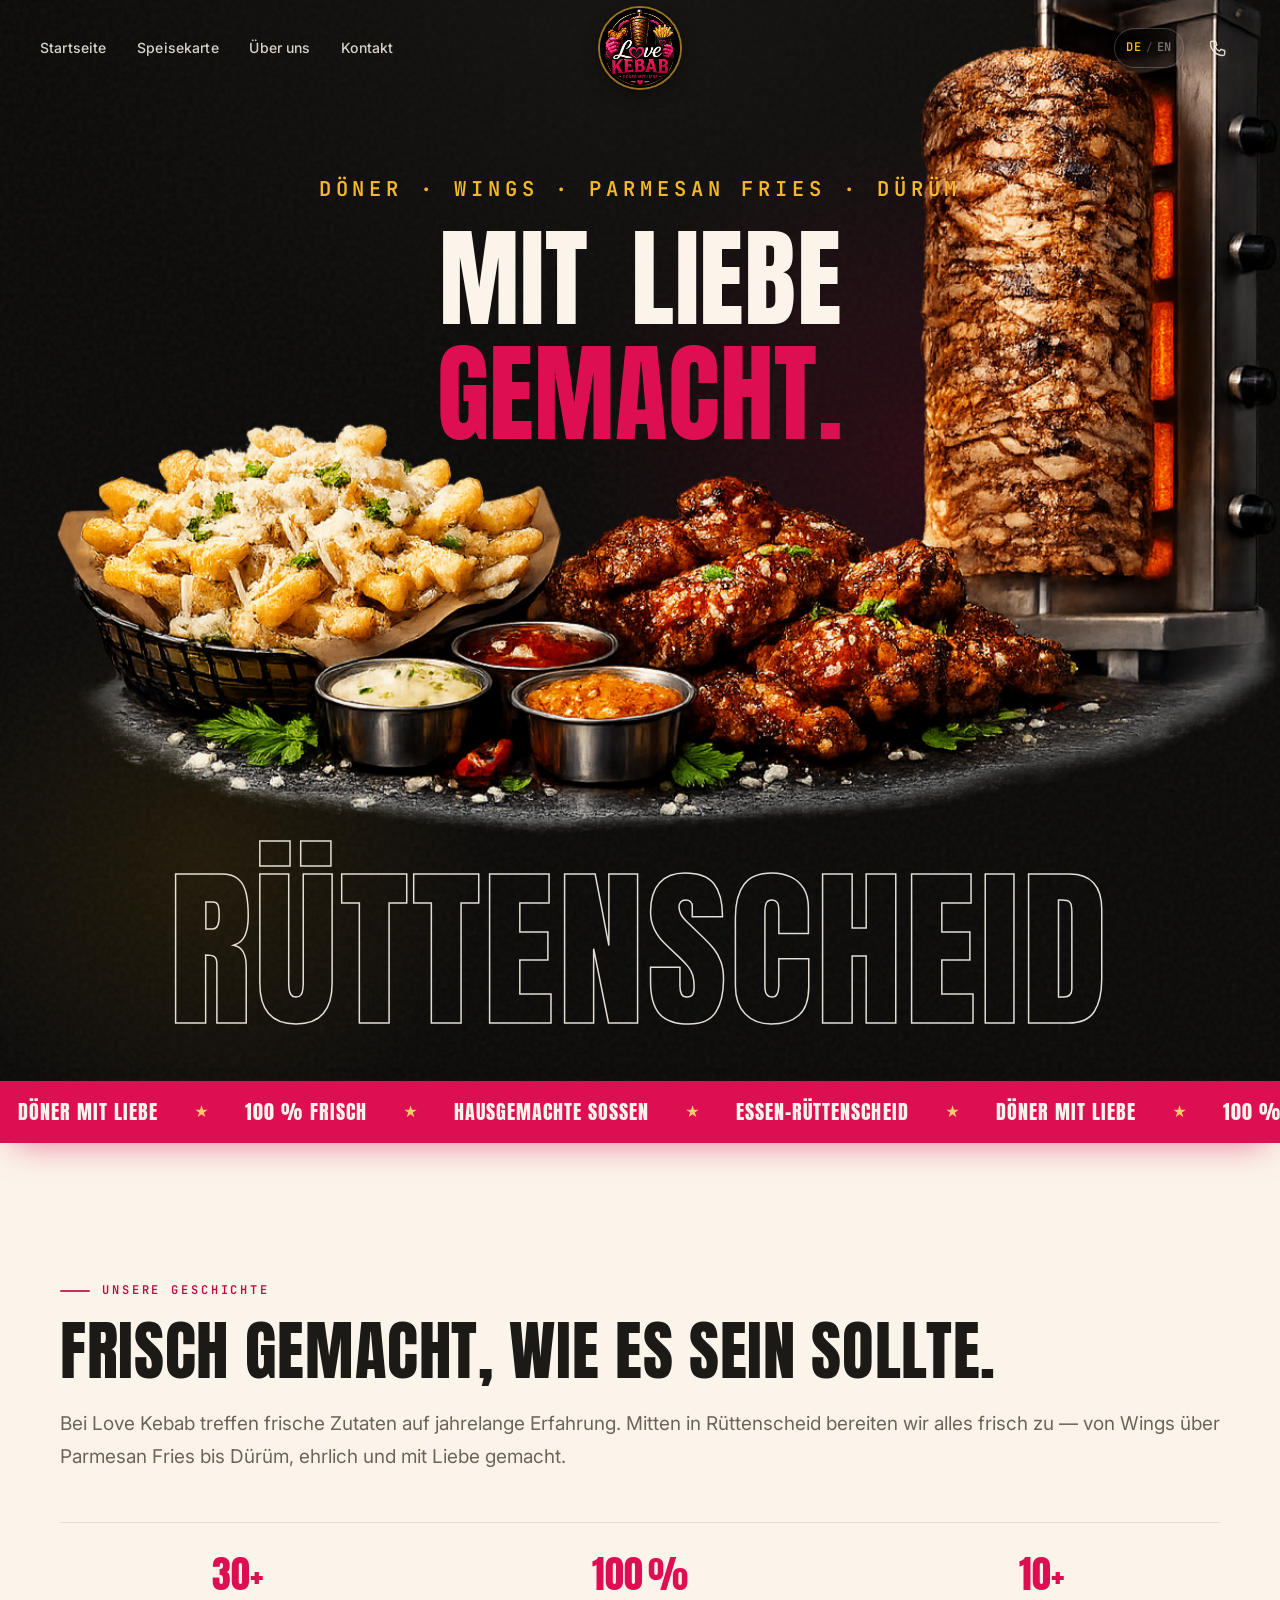
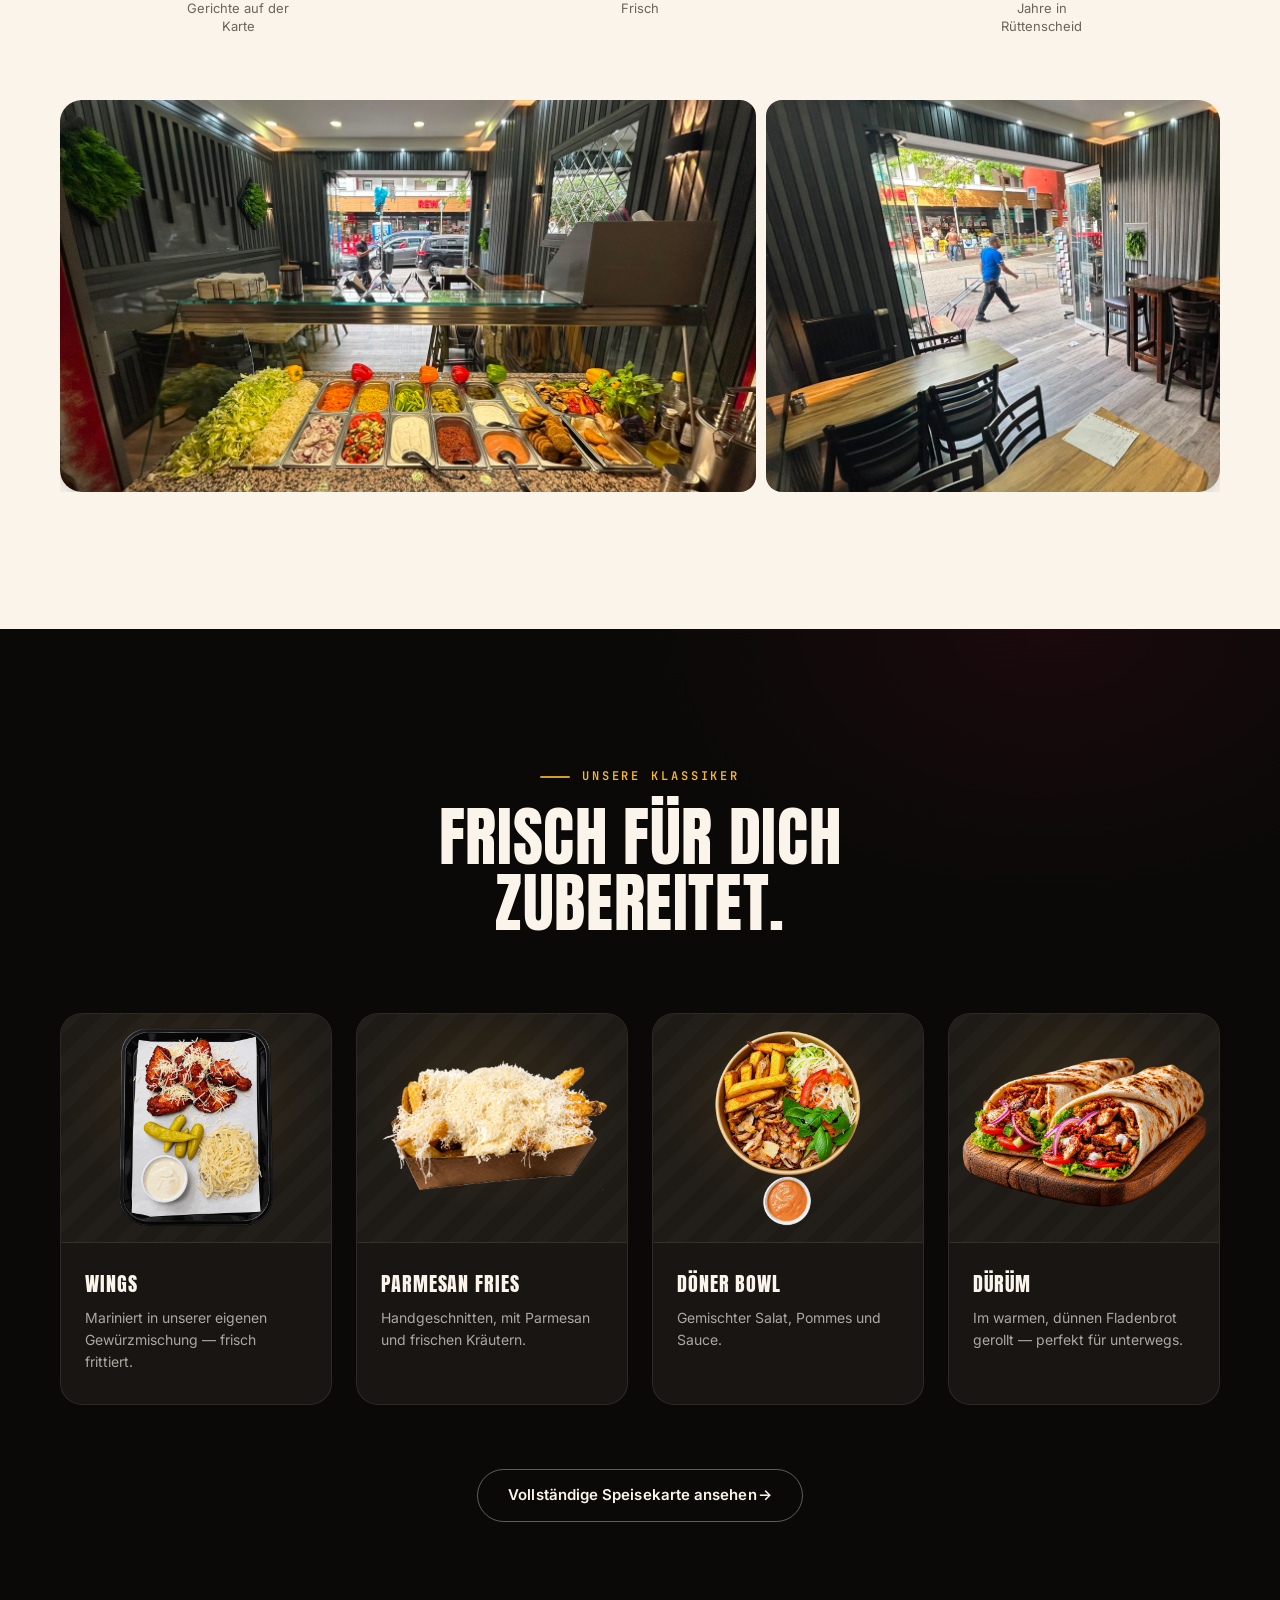
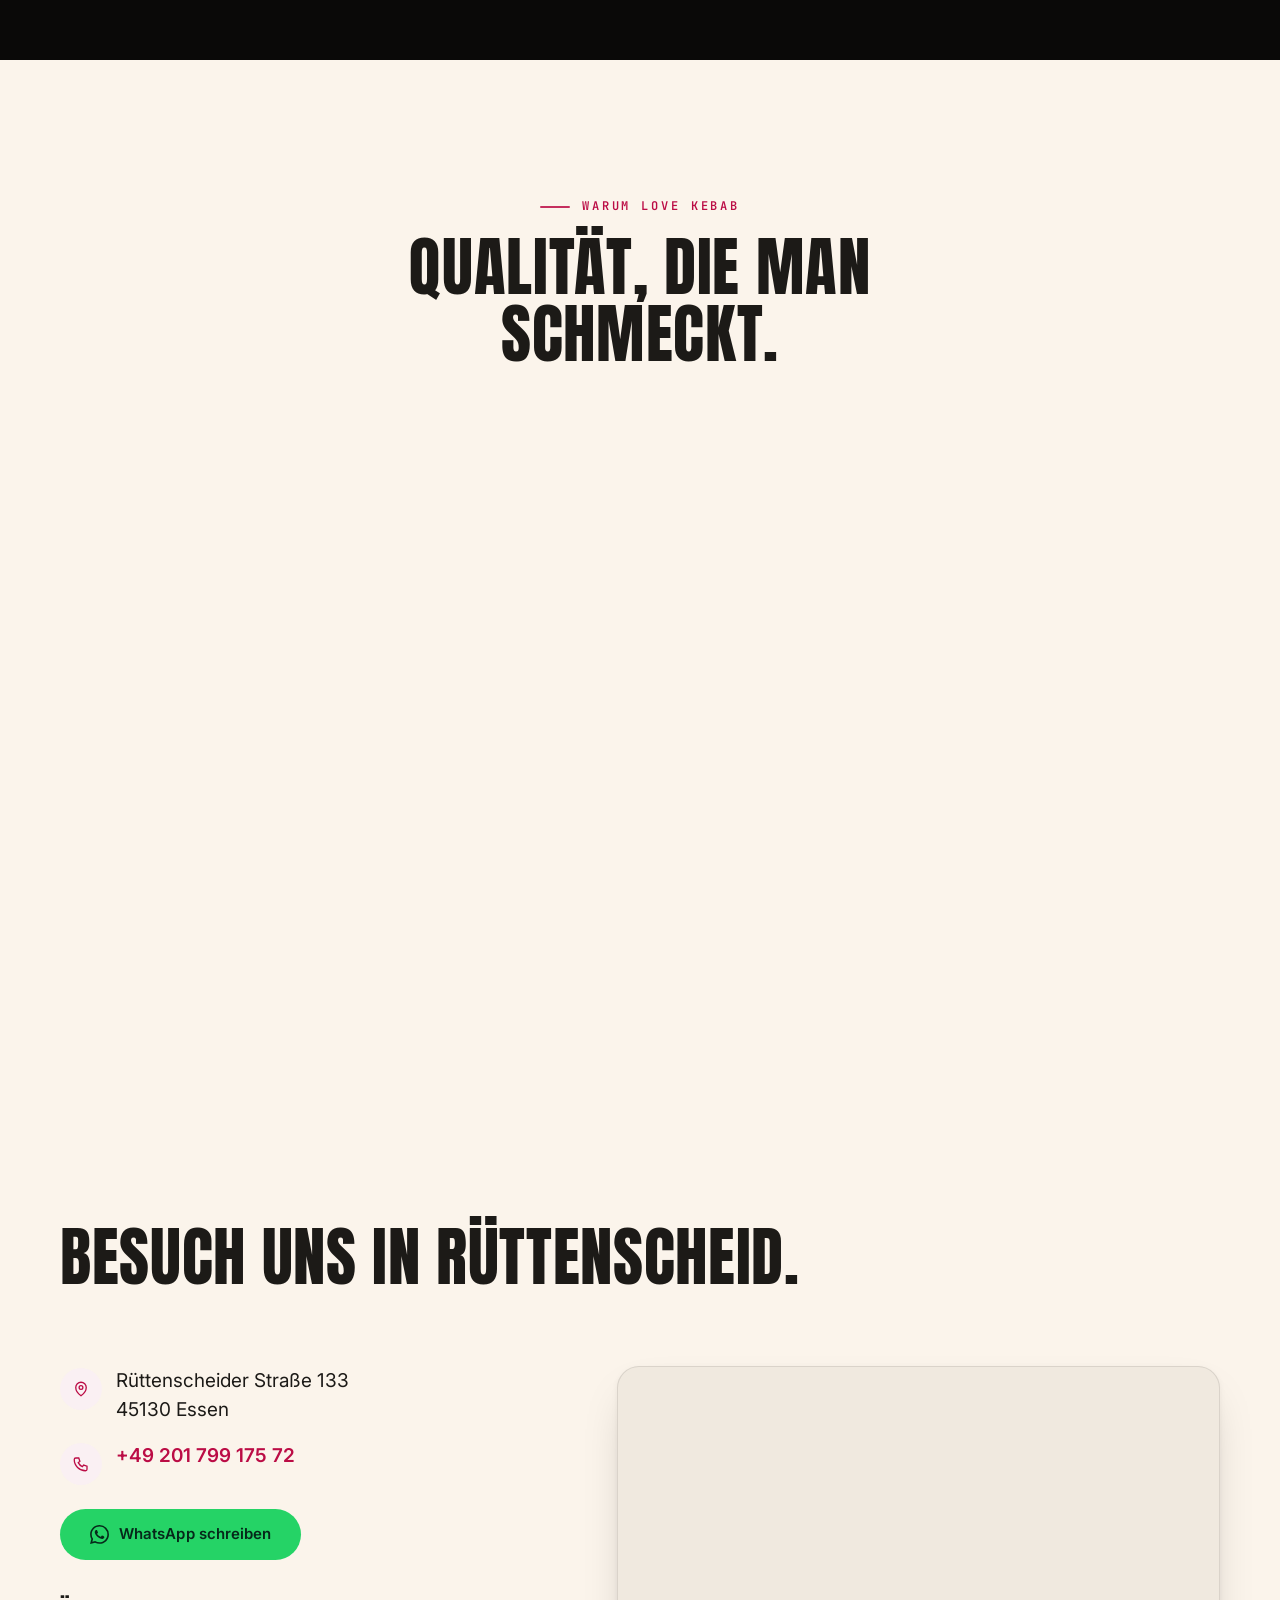
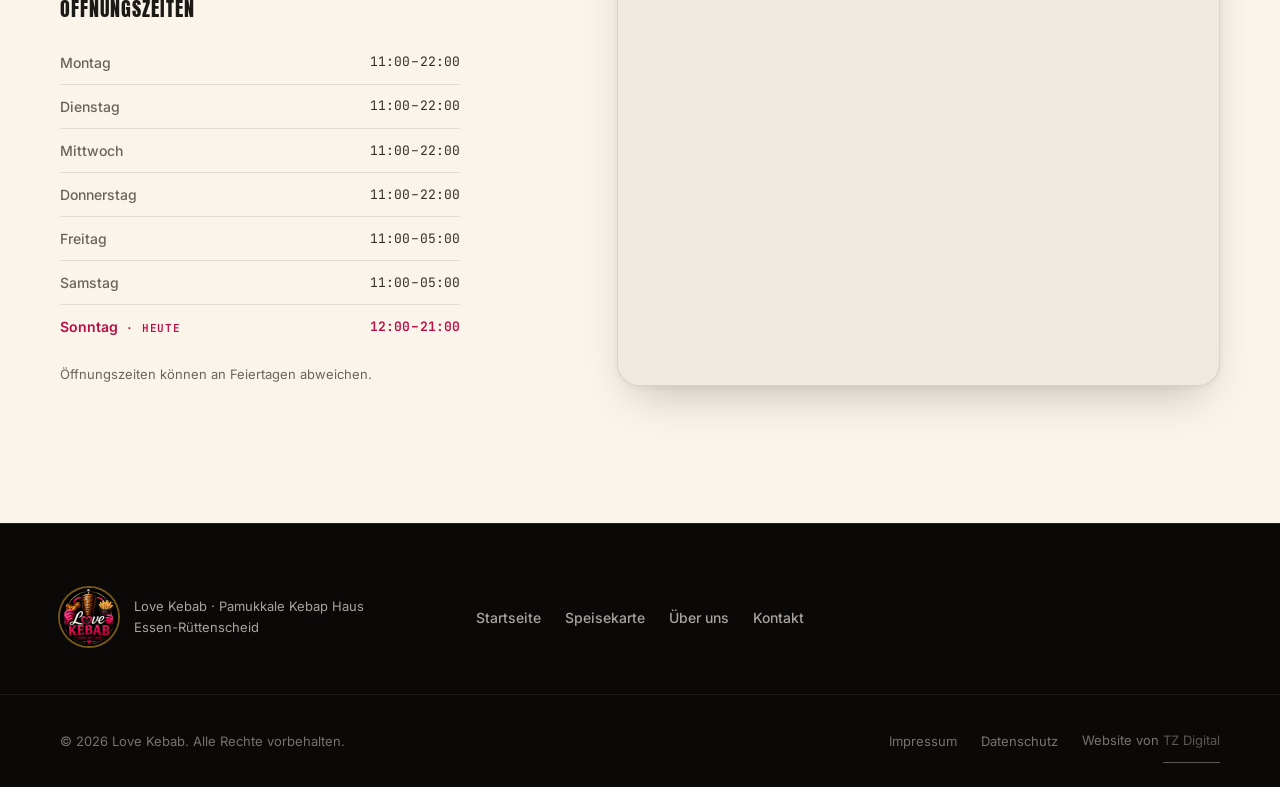
==== commit a7a94d3e: "Update menu, Sunday hours, and storefront photos" ====
--- a/index.html
+++ b/index.html
@@ -163,10 +163,14 @@
               <div class="story-carousel-item"><img src="images/story-carousel-1.jpg" alt="" width="1042" height="924" loading="eager" fetchpriority="high" data-content-img="storyPhoto1"></div>
               <div class="story-carousel-item"><img src="images/story-carousel-2.jpg" alt="" width="1042" height="924" loading="lazy" data-content-img="storyPhoto2"></div>
               <div class="story-carousel-item"><img src="images/story-carousel-3.jpg" alt="" width="1042" height="924" loading="lazy" data-content-img="storyPhoto3"></div>
+              <div class="story-carousel-item"><img src="images/story-carousel-4.jpg" alt="Love Kebab storefront in daylight, with sign and entrance" width="720" height="405" loading="lazy" data-content-img="storyPhoto4"></div>
+              <div class="story-carousel-item"><img src="images/story-carousel-5.jpg" alt="The owner outside Love Kebab at night, with the shop lit up" width="720" height="405" loading="lazy" data-content-img="storyPhoto5"></div>
               <!-- duplicate set, aria-hidden — makes the leftward scroll loop seamlessly -->
               <div class="story-carousel-item" aria-hidden="true"><img src="images/story-carousel-1.jpg" alt="" loading="lazy" data-content-img="storyPhoto1"></div>
               <div class="story-carousel-item" aria-hidden="true"><img src="images/story-carousel-2.jpg" alt="" loading="lazy" data-content-img="storyPhoto2"></div>
               <div class="story-carousel-item" aria-hidden="true"><img src="images/story-carousel-3.jpg" alt="" loading="lazy" data-content-img="storyPhoto3"></div>
+              <div class="story-carousel-item" aria-hidden="true"><img src="images/story-carousel-4.jpg" alt="" loading="lazy" data-content-img="storyPhoto4"></div>
+              <div class="story-carousel-item" aria-hidden="true"><img src="images/story-carousel-5.jpg" alt="" loading="lazy" data-content-img="storyPhoto5"></div>
             </div>
           </div>
         </div>
@@ -277,18 +281,14 @@
           <div class="value-card value-card--photo value-card--photo-xs reveal" style="--d:110ms">
             <div class="value-card-slideshow" aria-hidden="true">
               <div class="value-card-slideshow-track">
-                <img class="value-card-slideshow-img" style="--i:0;--n:6" src="images/menu-bowl-doner.png" alt="" loading="lazy">
-                <img class="value-card-slideshow-img" style="--i:1;--n:6" src="images/menu-taschen-doner-v2.png" alt="" loading="lazy">
-                <img class="value-card-slideshow-img" style="--i:2;--n:6" src="images/menu-teller-lahmacun.png" alt="" loading="lazy">
-                <img class="value-card-slideshow-img" style="--i:3;--n:6" src="images/menu-wraps-durum.png" alt="" loading="lazy">
-                <img class="value-card-slideshow-img" style="--i:4;--n:6" src="images/menu-dessert-helva.png" alt="" loading="lazy">
-                <img class="value-card-slideshow-img" style="--i:5;--n:6" src="images/menu-extra-grilled-veg.png" alt="" loading="lazy">
-                <img class="value-card-slideshow-img" style="--i:0;--n:6" src="images/menu-bowl-doner.png" alt="" loading="lazy">
-                <img class="value-card-slideshow-img" style="--i:1;--n:6" src="images/menu-taschen-doner-v2.png" alt="" loading="lazy">
-                <img class="value-card-slideshow-img" style="--i:2;--n:6" src="images/menu-teller-lahmacun.png" alt="" loading="lazy">
-                <img class="value-card-slideshow-img" style="--i:3;--n:6" src="images/menu-wraps-durum.png" alt="" loading="lazy">
-                <img class="value-card-slideshow-img" style="--i:4;--n:6" src="images/menu-dessert-helva.png" alt="" loading="lazy">
-                <img class="value-card-slideshow-img" style="--i:5;--n:6" src="images/menu-extra-grilled-veg.png" alt="" loading="lazy">
+                <img class="value-card-slideshow-img" style="--i:0;--n:4" src="images/menu-bowl-doner.png" alt="" loading="lazy">
+                <img class="value-card-slideshow-img" style="--i:1;--n:4" src="images/menu-taschen-doner-v2.png" alt="" loading="lazy">
+                <img class="value-card-slideshow-img" style="--i:2;--n:4" src="images/menu-teller-lahmacun.png" alt="" loading="lazy">
+                <img class="value-card-slideshow-img" style="--i:3;--n:4" src="images/menu-wraps-durum.png" alt="" loading="lazy">
+                <img class="value-card-slideshow-img" style="--i:0;--n:4" src="images/menu-bowl-doner.png" alt="" loading="lazy">
+                <img class="value-card-slideshow-img" style="--i:1;--n:4" src="images/menu-taschen-doner-v2.png" alt="" loading="lazy">
+                <img class="value-card-slideshow-img" style="--i:2;--n:4" src="images/menu-teller-lahmacun.png" alt="" loading="lazy">
+                <img class="value-card-slideshow-img" style="--i:3;--n:4" src="images/menu-wraps-durum.png" alt="" loading="lazy">
               </div>
             </div>
             <div class="value-card-photo-content">
@@ -319,7 +319,6 @@
           <div class="value-card value-card--photo value-card--photo-sm reveal" style="--d:220ms">
             <div class="value-card-rotator" aria-hidden="true">
               <img class="value-card-rotator-img" src="images/menu-wings.png" alt="" loading="lazy">
-              <img class="value-card-rotator-img" src="images/wings-horizontal.png" alt="" loading="lazy">
               <img class="value-card-rotator-img" src="images/menu-bowl-wings.png" alt="" loading="lazy">
             </div>
             <div class="value-card-photo-content">
@@ -396,7 +395,7 @@
                   <tr data-day="4"><th scope="row" data-i18n="days.thu">Donnerstag</th><td data-i18n="hours.thu">11:00&#8202;–&#8202;22:00</td></tr>
                   <tr data-day="5"><th scope="row" data-i18n="days.fri">Freitag</th><td data-i18n="hours.fri">11:00&#8202;–&#8202;05:00</td></tr>
                   <tr data-day="6"><th scope="row" data-i18n="days.sat">Samstag</th><td data-i18n="hours.sat">11:00&#8202;–&#8202;05:00</td></tr>
-                  <tr data-day="0" class="is-closed"><th scope="row" data-i18n="days.sun">Sonntag</th><td data-i18n="hours.closed">Geschlossen</td></tr>
+                  <tr data-day="0"><th scope="row" data-i18n="days.sun">Sonntag</th><td data-i18n="hours.sun">12:00&#8202;–&#8202;21:00</td></tr>
                 </tbody>
               </table>
               <p class="hours-note" data-i18n="contact.hoursNote">Öffnungszeiten können an Feiertagen abweichen.</p>
--- a/css/style.css
+++ b/css/style.css
@@ -1126,7 +1126,7 @@
   min-height: 220px;
 }
 .menu-cat-photo-group img {
-  width: 100%;
+  width: auto;
   max-width: 420px;
   max-height: 520px;
   object-fit: contain;
@@ -1134,9 +1134,6 @@
   filter: drop-shadow(0 26px 34px rgba(0, 0, 0, 0.4));
 }
 .section--light .menu-cat-photo-group img { filter: drop-shadow(0 20px 28px rgba(28, 26, 23, 0.22)); }
-
-/* Teller / Lahmacun / Currywurst photo nudged down to sit better against the list */
-#teller .menu-cat-photo-group img { transform: translateY(70px); }
 
 /* two photos in one category (e.g. Bowl, Love Friet) — stacked one above
    the other, each shown large, instead of a single forced "the" dish, so
@@ -1149,7 +1146,7 @@
   justify-items: center;
   gap: clamp(1rem, 4vw, 2.5rem);
 }
-.menu-cat-photo-group.has-2 img { width: 100%; max-width: 300px; max-height: 380px; margin-inline: auto; }
+.menu-cat-photo-group.has-2 img { width: auto; max-width: 300px; max-height: 380px; margin-inline: auto; }
 
 /* four photos in one category (Bowl, once all variants have a shot) —
    simple 2x2 grid instead of the has-2 stack, sits above the dish list
@@ -1161,7 +1158,26 @@
   justify-items: center;
   gap: clamp(0.75rem, 3vw, 1.5rem);
 }
-.menu-cat-photo-group.has-4 img { width: 100%; max-width: 220px; max-height: 260px; margin-inline: auto; }
+.menu-cat-photo-group.has-4 img { width: auto; max-width: 220px; max-height: 260px; margin-inline: auto; }
+
+/* three photos in one category (Teller / Lahmacun / Currywurst) — two up
+   top, the third centered full-width below, same sizing as the 2x2 grid. */
+.menu-cat-photo-group.has-3 {
+  display: grid;
+  grid-template-columns: repeat(2, minmax(0, 1fr));
+  align-items: center;
+  justify-items: center;
+  gap: clamp(0.75rem, 3vw, 1.5rem);
+}
+.menu-cat-photo-group.has-3 img { width: auto; max-width: 220px; max-height: 260px; margin-inline: auto; }
+.menu-cat-photo-group.has-3 img:not(:last-child) { transform: translateY(40px); }
+.menu-cat-photo-group.has-3 img:last-child {
+  grid-column: 1 / -1;
+  max-width: 340px;
+  max-height: 400px;
+  margin-block: 1.25rem;
+  transform: rotate(90deg);
+}
 
 .menu-cat-content { min-width: 0; }
 .menu-cat-content .list-grid { grid-template-columns: 1fr; }
@@ -1377,6 +1393,9 @@
   min-width: 0;
   min-height: 120px;
   padding: clamp(var(--sp-2), 2.5vw, var(--sp-3)) clamp(var(--sp-3), 3vw, var(--sp-4)) 0;
+  /* lets the rotated image below be sized off this box's own height
+     (100cqh) regardless of the box being wider than it is tall */
+  container-type: size;
 }
 .value-card-rotator-img {
   position: absolute;
@@ -1387,10 +1406,32 @@
   object-position: center bottom;
   opacity: 0;
 }
-.value-card--photo-sm .value-card-rotator-img { animation: valuesRotate3 9s infinite; transform: rotate(90deg); }
+/* rotating a non-square box 90deg swaps its visual footprint (wide+short
+   becomes narrow+tall), which either overflows past the card or clips
+   into the text below. Squaring the box to the rotator's own height
+   first means the 90deg turn leaves the footprint unchanged — it just
+   spins the photo in place, no layout shift. */
+.value-card--photo-sm .value-card-rotator-img {
+  animation: valuesRotate2 6s infinite;
+  top: 50%;
+  left: 50%;
+  right: auto;
+  bottom: auto;
+  width: 100cqh;
+  height: 100cqh;
+  margin: calc(-50cqh) 0 0 calc(-50cqh);
+  transform: rotate(90deg);
+}
 .value-card--photo-sm .value-card-rotator-img:nth-child(1) { animation-delay: 0s; }
 .value-card--photo-sm .value-card-rotator-img:nth-child(2) { animation-delay: 3s; }
-.value-card--photo-sm .value-card-rotator-img:nth-child(3) { animation-delay: 6s; }
+/* two-slide crossfade (tray photo + bowl photo) — same visible/gap ratio
+   as the old three-slide valuesRotate3, just rescaled to a 2-slot cycle */
+@keyframes valuesRotate2 {
+  0%, 100% { opacity: 0; }
+  6% { opacity: 1; }
+  44% { opacity: 1; }
+  50% { opacity: 0; }
+}
 @keyframes valuesRotate3 {
   0%, 100% { opacity: 0; }
   4% { opacity: 1; }
@@ -1404,11 +1445,16 @@
    elsewhere, just reversed), each tile riding a shallow arc via --i/--n
    so the strip reads as a gentle curve rather than a flat row. */
 .value-card-slideshow {
+  --arc-amp: 14px;
   position: relative;
   flex: 1 1 auto;
   min-width: 0;
   min-height: 90px;
   overflow: hidden;
+  /* headroom for the arc so a tile riding the top of the curve never
+     clips against this box's own edge (was cutting into the dessert
+     photo before) */
+  padding-block: var(--arc-amp);
   -webkit-mask-image: linear-gradient(90deg, transparent, #000 6%, #000 94%, transparent);
   mask-image: linear-gradient(90deg, transparent, #000 6%, #000 94%, transparent);
 }
@@ -1422,7 +1468,6 @@
   animation: valuesSlideRight 12s linear infinite;
 }
 .value-card-slideshow-img {
-  --arc-amp: 14px;
   flex-shrink: 0;
   height: clamp(64px, 12vw, 96px);
   width: auto;
@@ -1862,6 +1907,11 @@
      list rather than the has-2 bookend trick — four images don't split
      cleanly into "first/last". */
   .menu-cat-photo-group.has-4 img { max-width: 140px; max-height: 170px; }
+
+  /* three-photo category (Teller / Lahmacun / Currywurst): same reasoning
+     as has-4 — keep the 2-up-plus-centered grid instead of bookending. */
+  .menu-cat-photo-group.has-3 img { max-width: 140px; max-height: 170px; }
+  .menu-cat-photo-group.has-3 img:last-child { max-width: 220px; max-height: 255px; }
 
   /* "Frisch gemacht, wie es sein sollte." — keep the story heading on one
      line instead of the default balanced 2-line wrap; scales with the
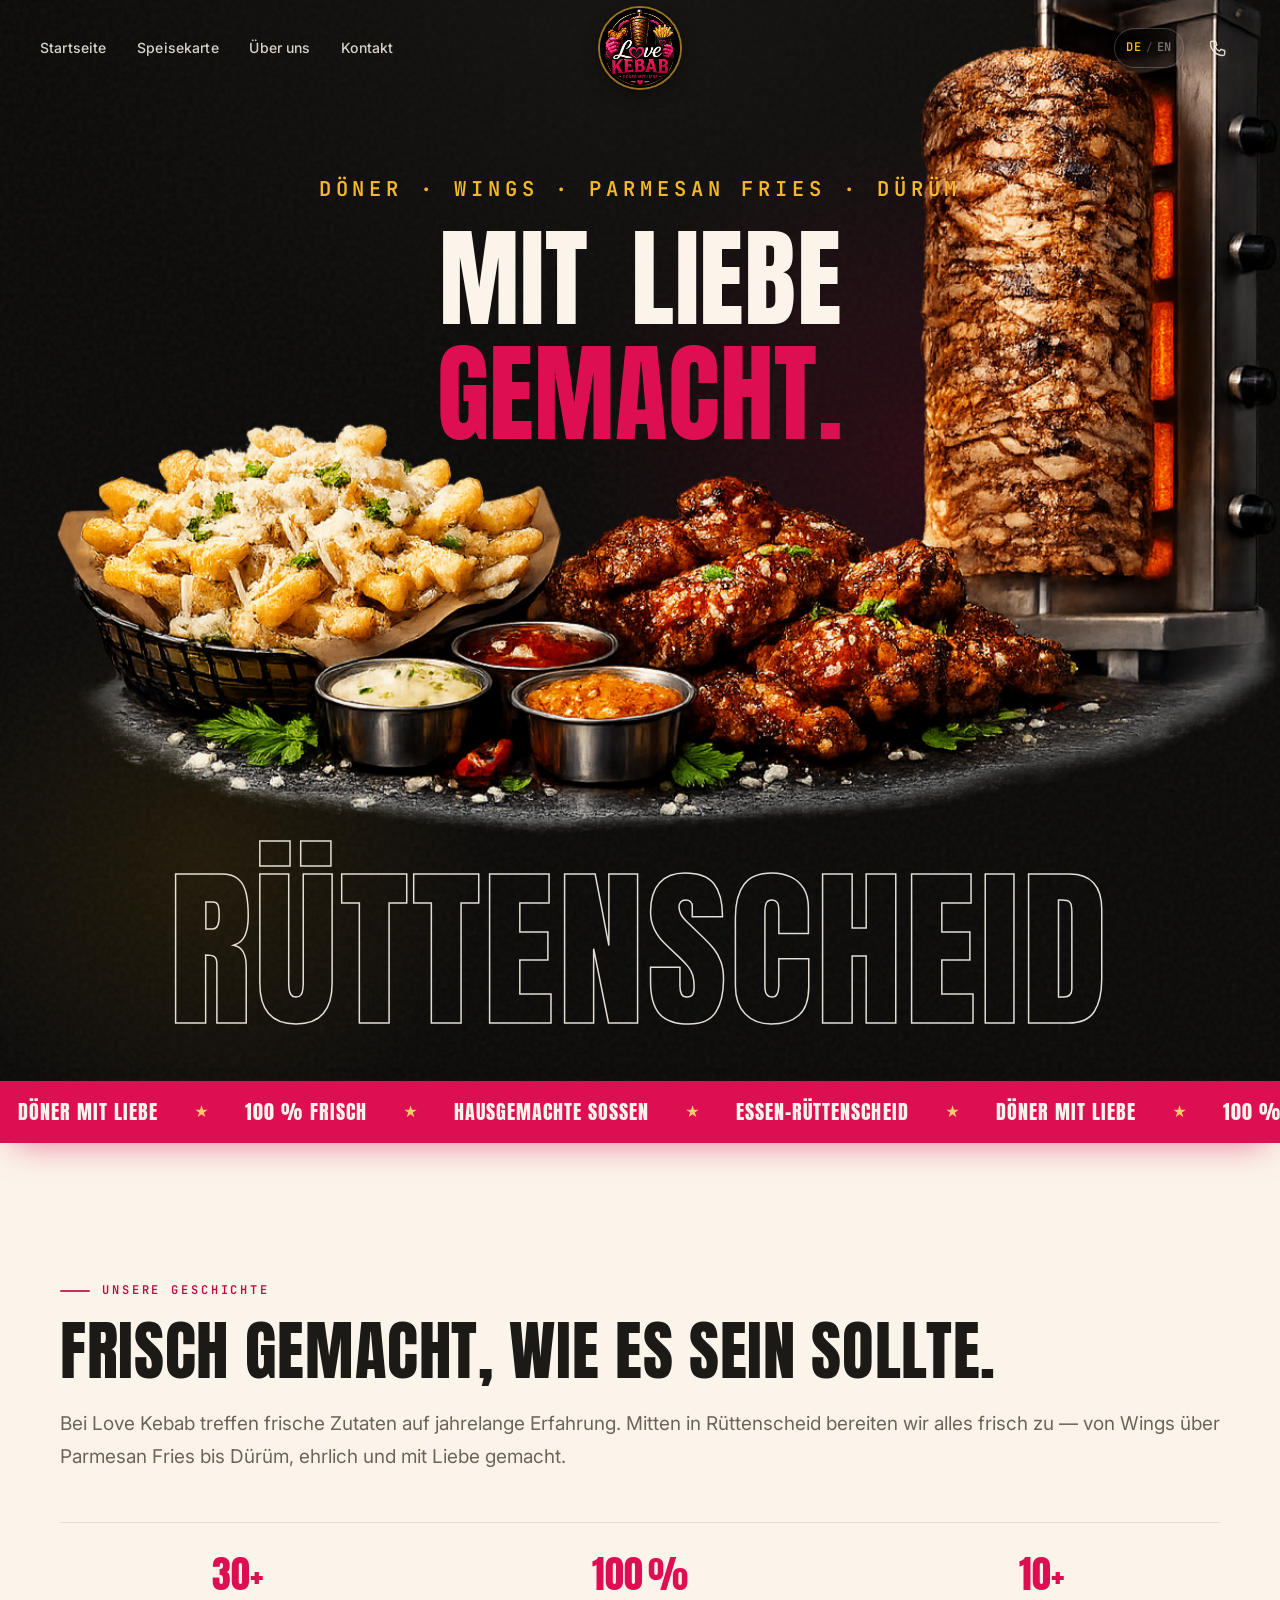
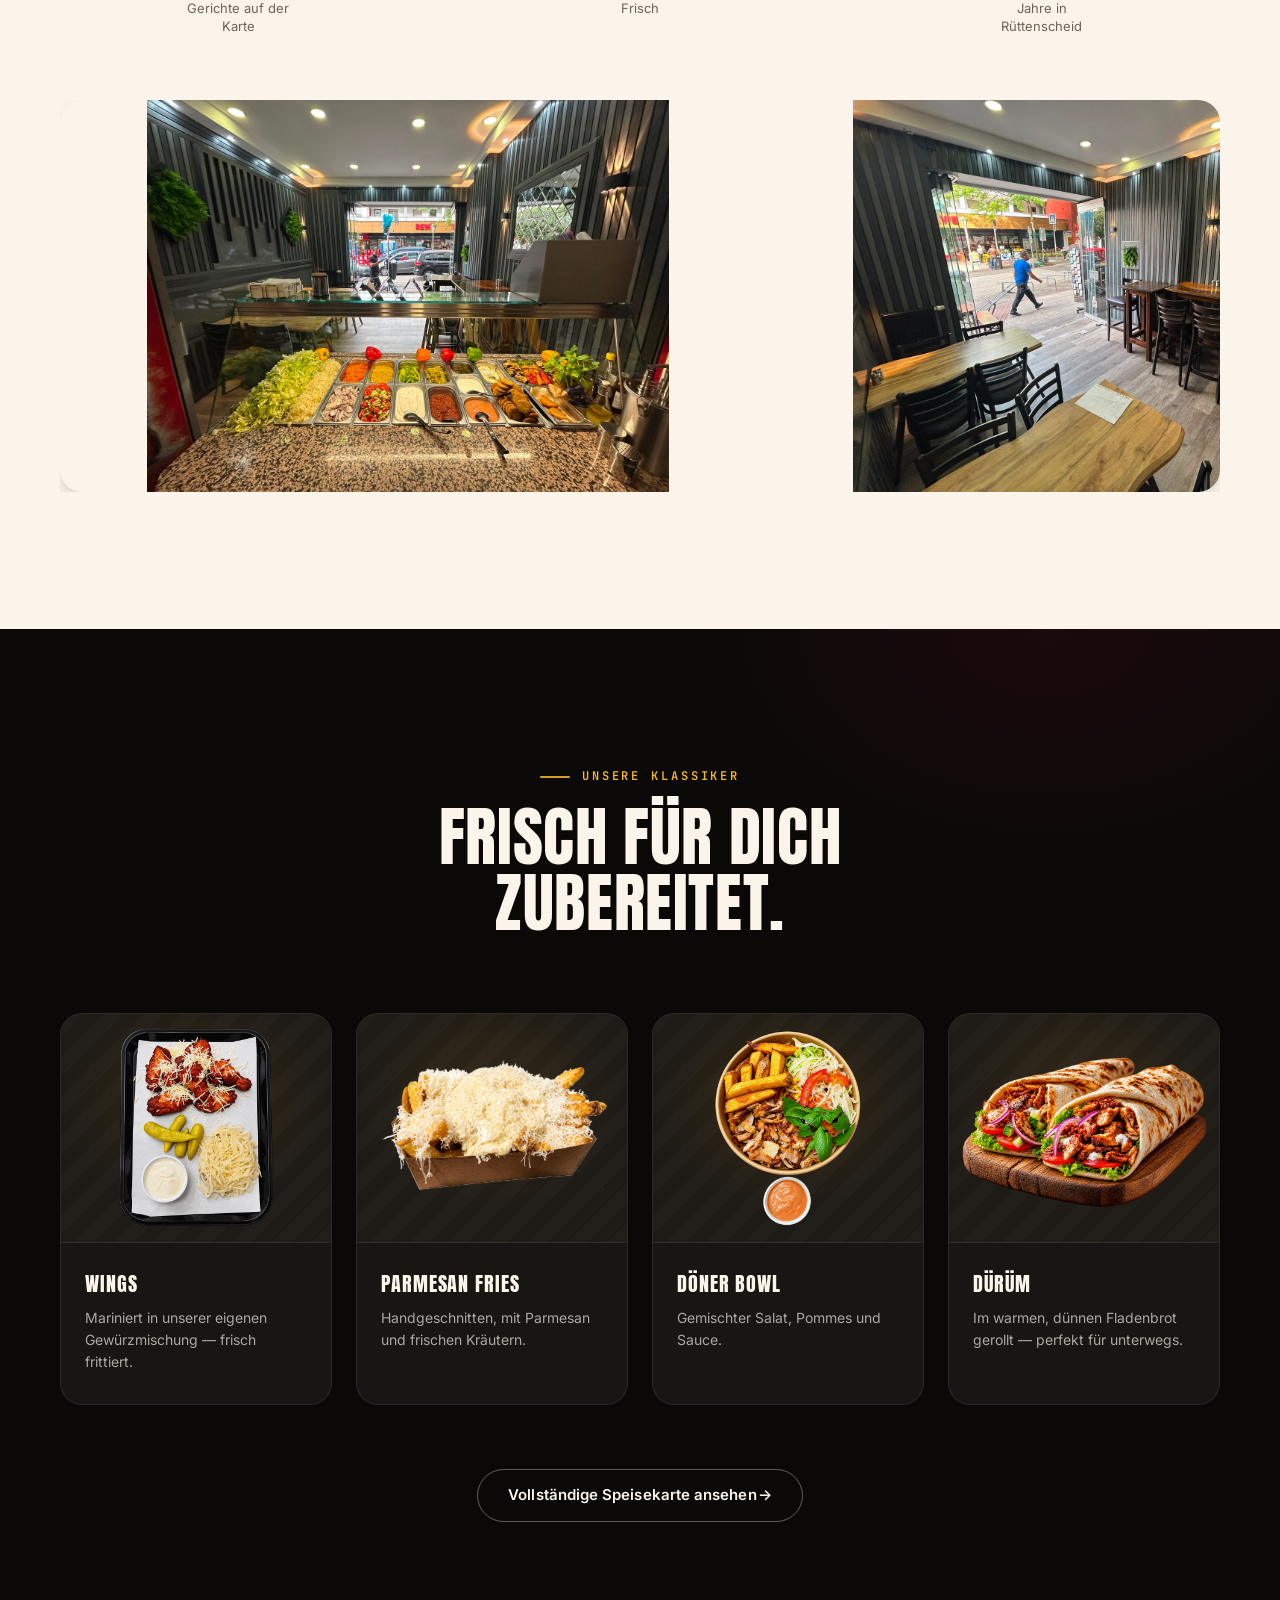
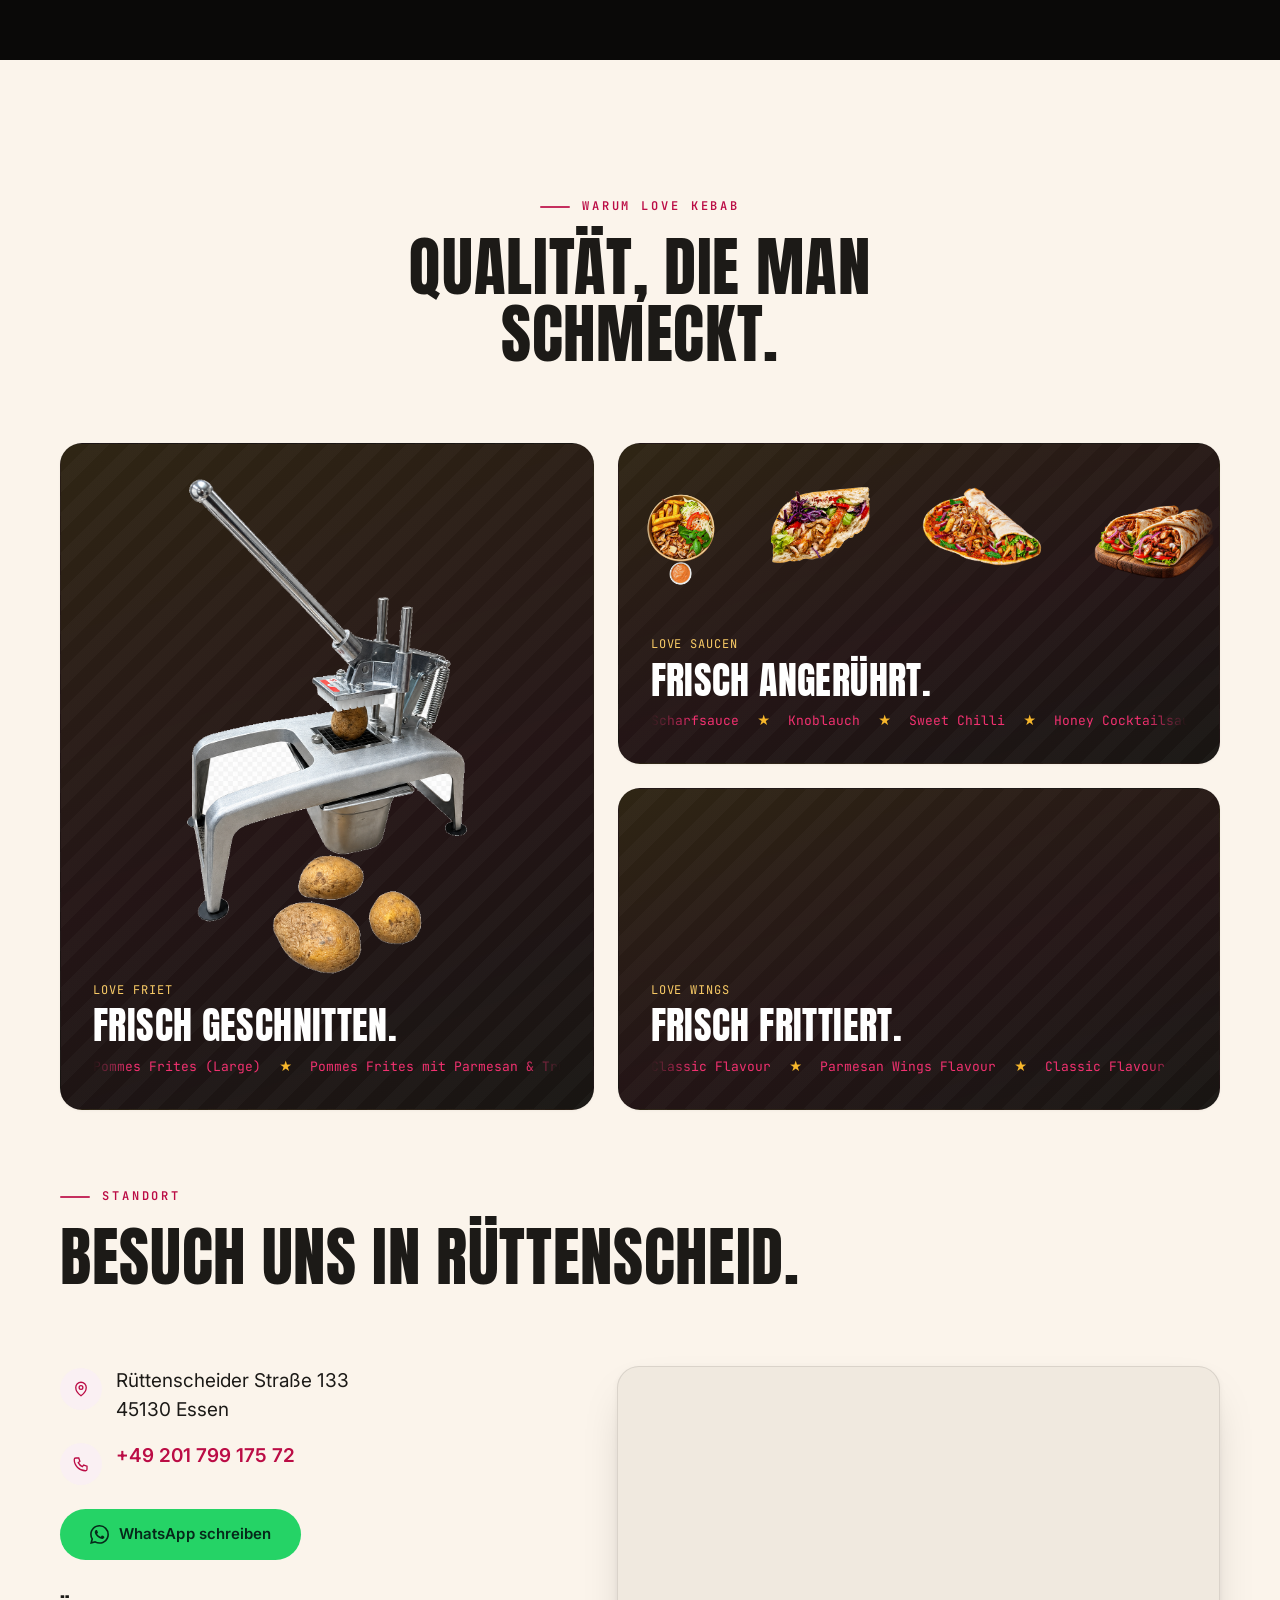
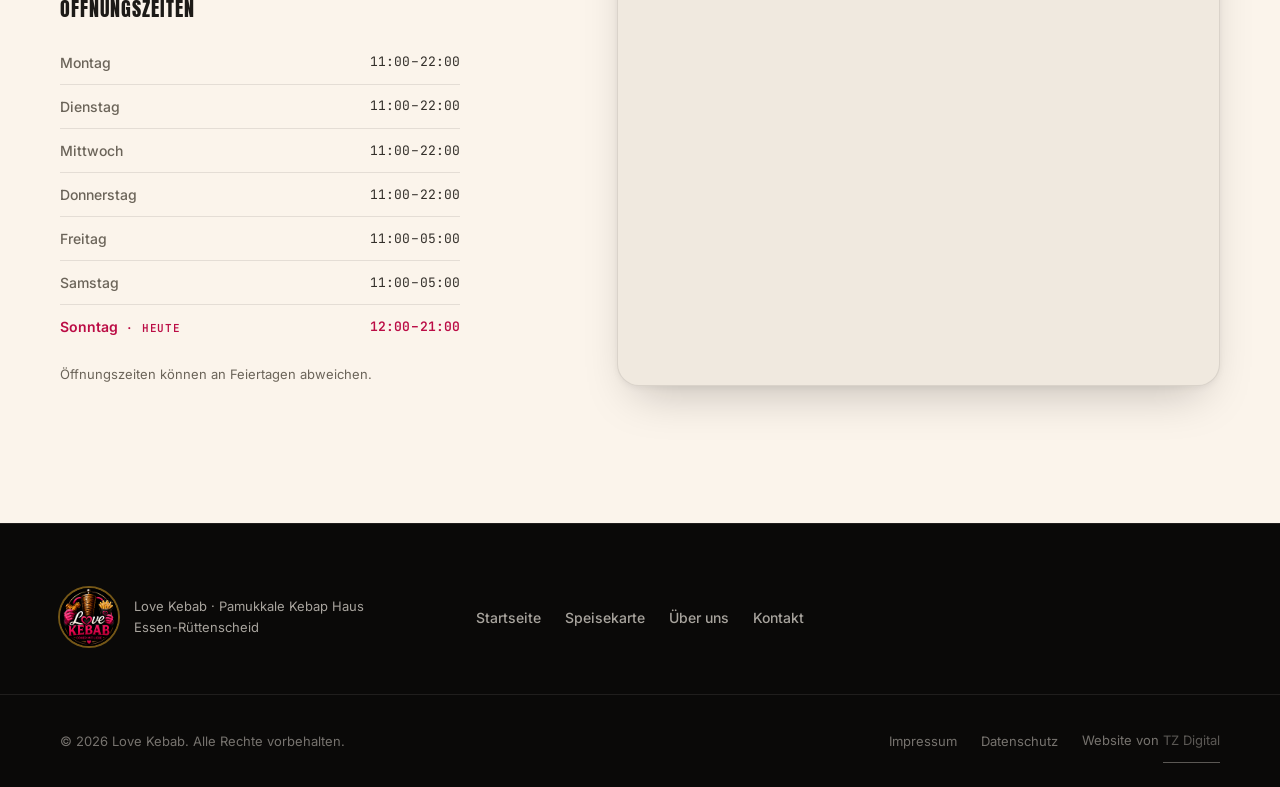
==== commit 987f3bc1: "Use full portrait storefront photos" ====
--- a/index.html
+++ b/index.html
@@ -163,8 +163,8 @@
               <div class="story-carousel-item"><img src="images/story-carousel-1.jpg" alt="" width="1042" height="924" loading="eager" fetchpriority="high" data-content-img="storyPhoto1"></div>
               <div class="story-carousel-item"><img src="images/story-carousel-2.jpg" alt="" width="1042" height="924" loading="lazy" data-content-img="storyPhoto2"></div>
               <div class="story-carousel-item"><img src="images/story-carousel-3.jpg" alt="" width="1042" height="924" loading="lazy" data-content-img="storyPhoto3"></div>
-              <div class="story-carousel-item"><img src="images/story-carousel-4.jpg" alt="Love Kebab storefront in daylight, with sign and entrance" width="720" height="405" loading="lazy" data-content-img="storyPhoto4"></div>
-              <div class="story-carousel-item"><img src="images/story-carousel-5.jpg" alt="The owner outside Love Kebab at night, with the shop lit up" width="720" height="405" loading="lazy" data-content-img="storyPhoto5"></div>
+              <div class="story-carousel-item"><img src="images/story-carousel-4.jpg" alt="Love Kebab storefront in daylight, with sign and entrance" width="1206" height="1601" loading="lazy" data-content-img="storyPhoto4"></div>
+              <div class="story-carousel-item"><img src="images/story-carousel-5.jpg" alt="The owner outside Love Kebab at night, with the shop lit up" width="1206" height="1631" loading="lazy" data-content-img="storyPhoto5"></div>
               <!-- duplicate set, aria-hidden — makes the leftward scroll loop seamlessly -->
               <div class="story-carousel-item" aria-hidden="true"><img src="images/story-carousel-1.jpg" alt="" loading="lazy" data-content-img="storyPhoto1"></div>
               <div class="story-carousel-item" aria-hidden="true"><img src="images/story-carousel-2.jpg" alt="" loading="lazy" data-content-img="storyPhoto2"></div>
--- a/css/style.css
+++ b/css/style.css
@@ -836,7 +836,7 @@
   display: block;
   width: 100%;
   height: 100%;
-  object-fit: cover;
+  object-fit: contain;
 }
 
 @keyframes story-wheel-scroll {
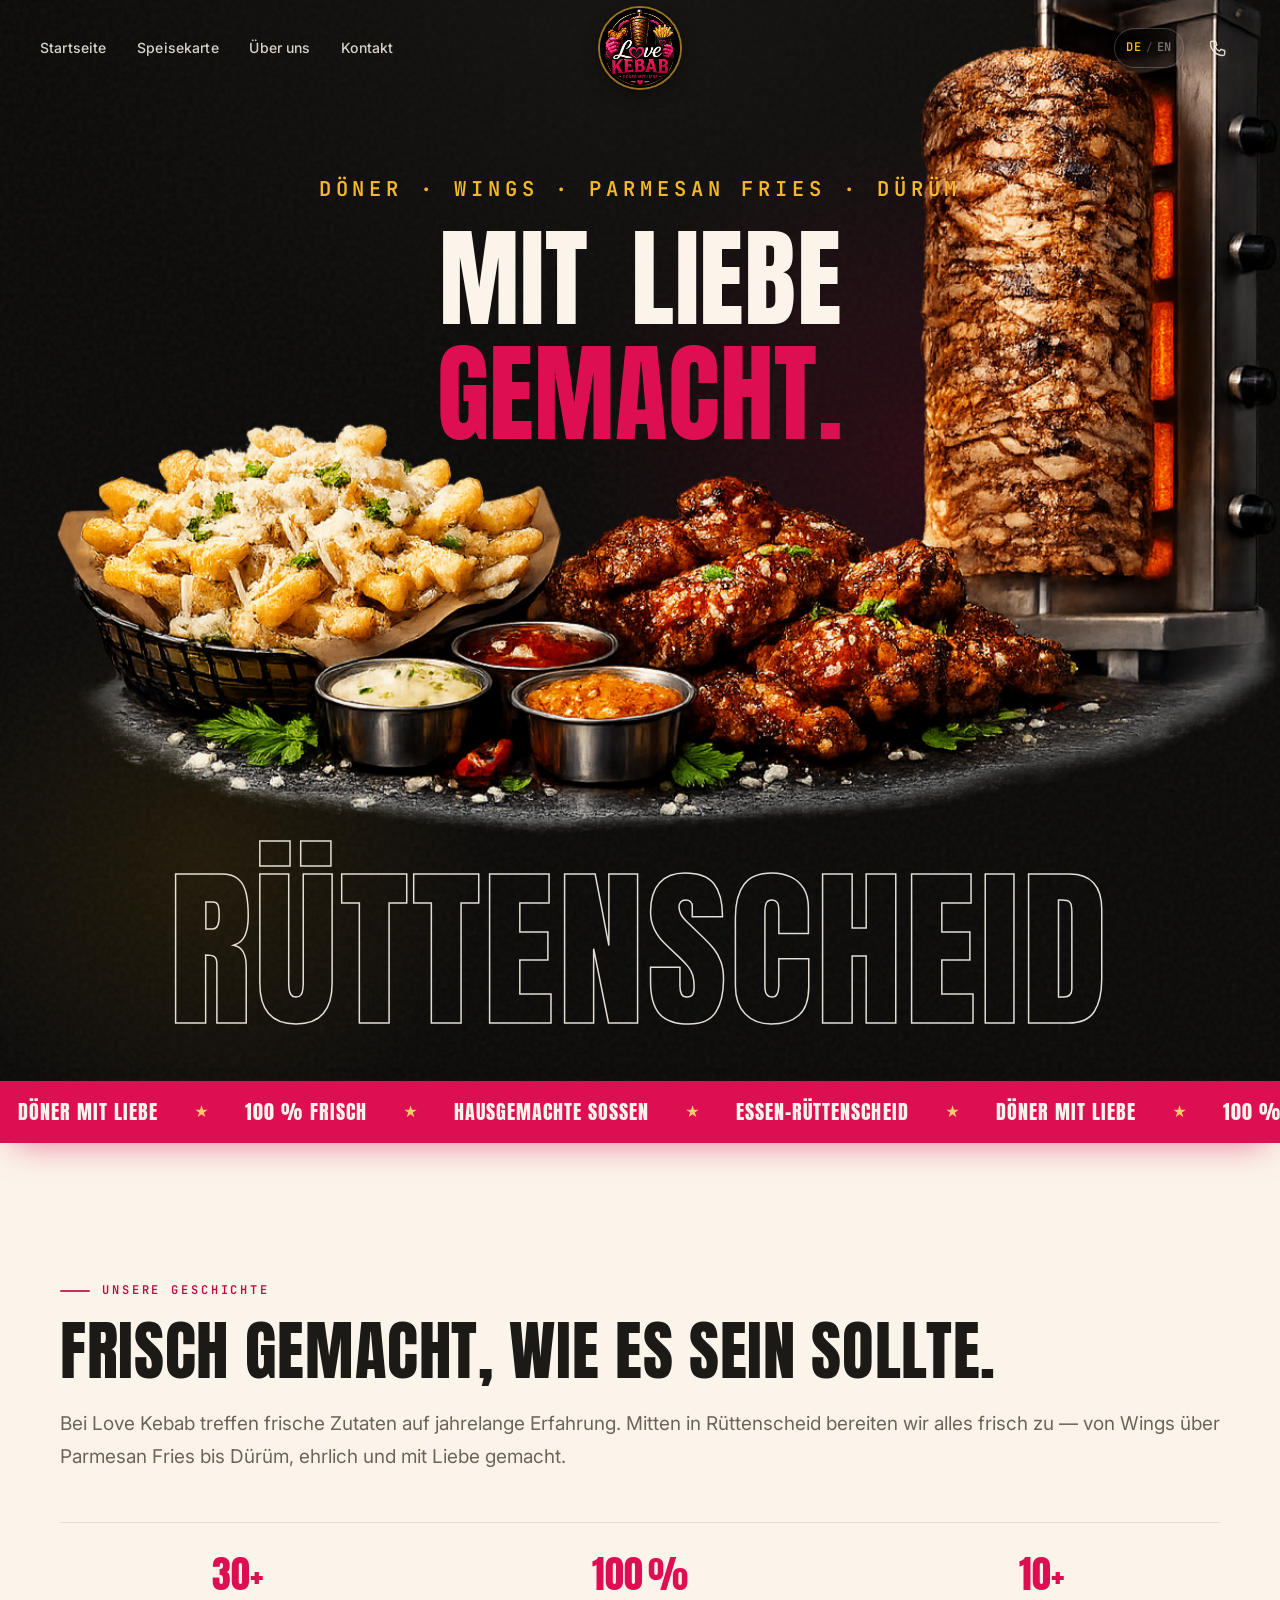
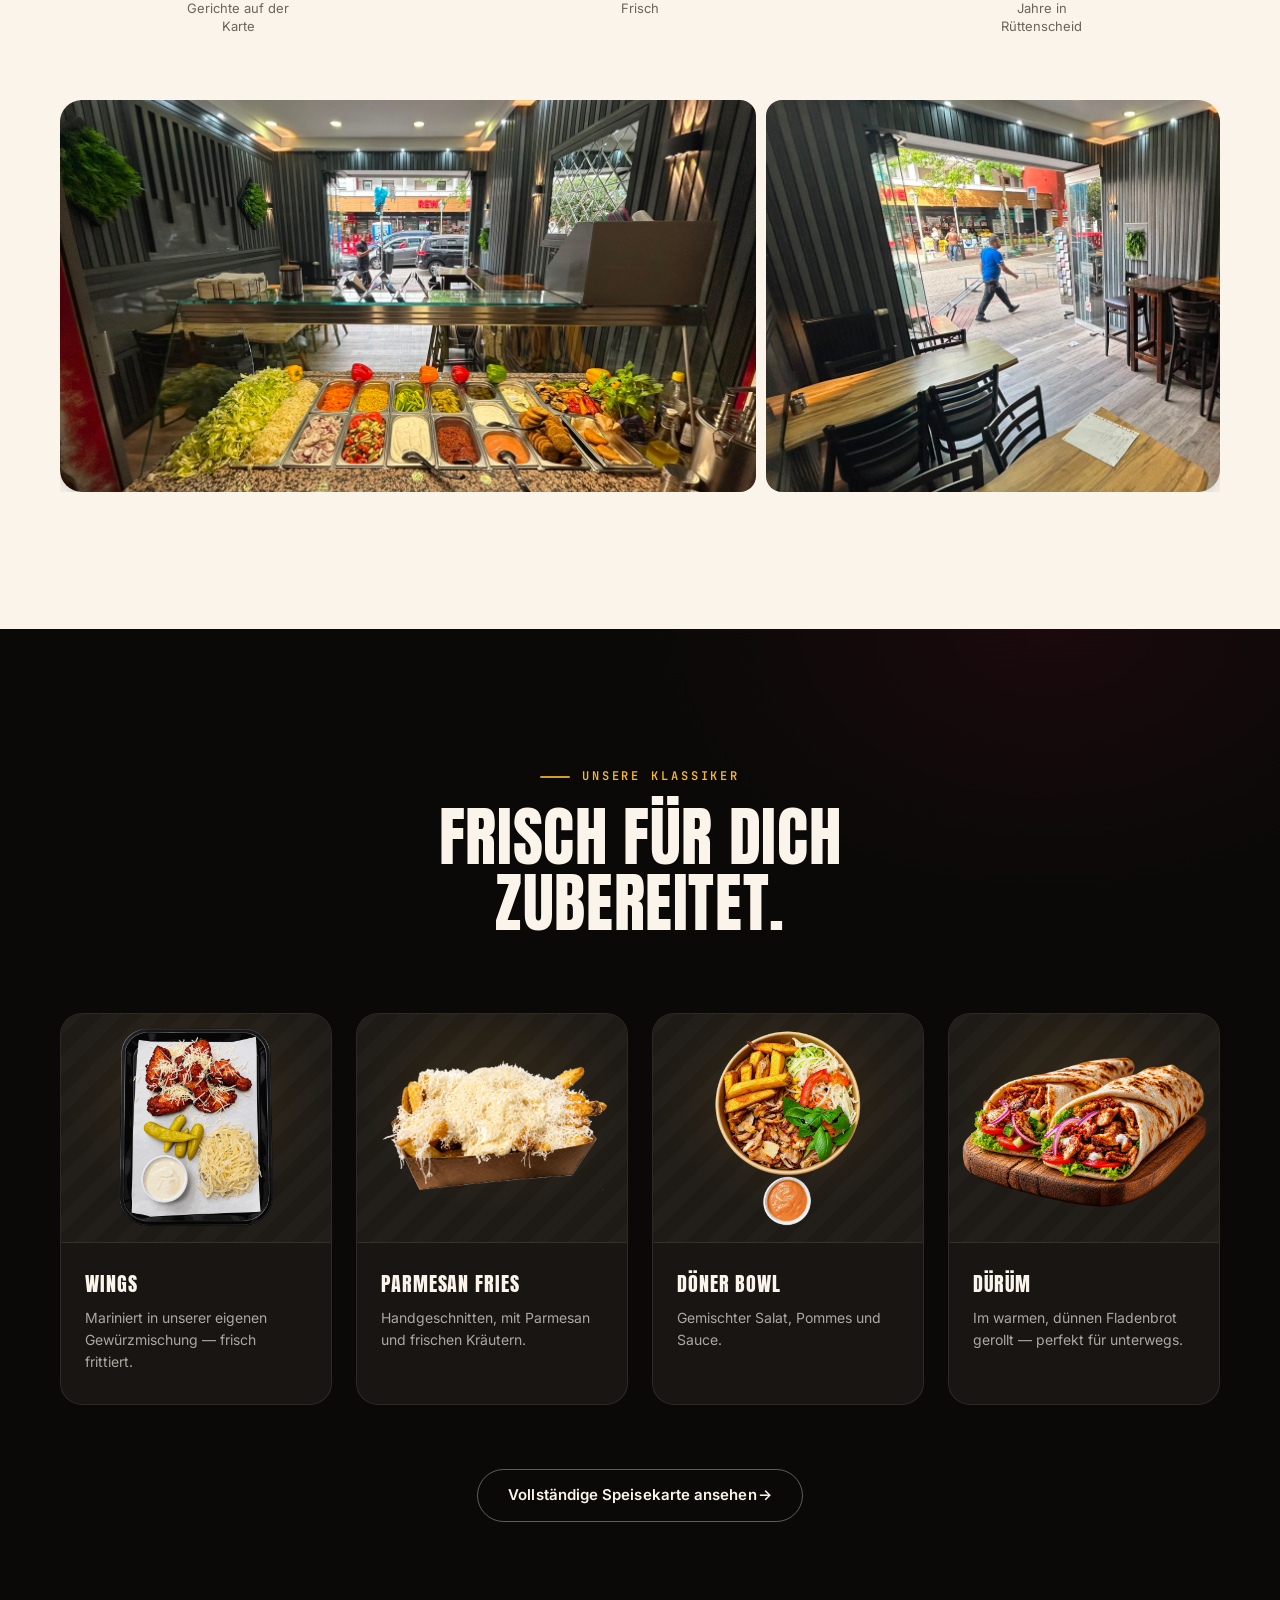
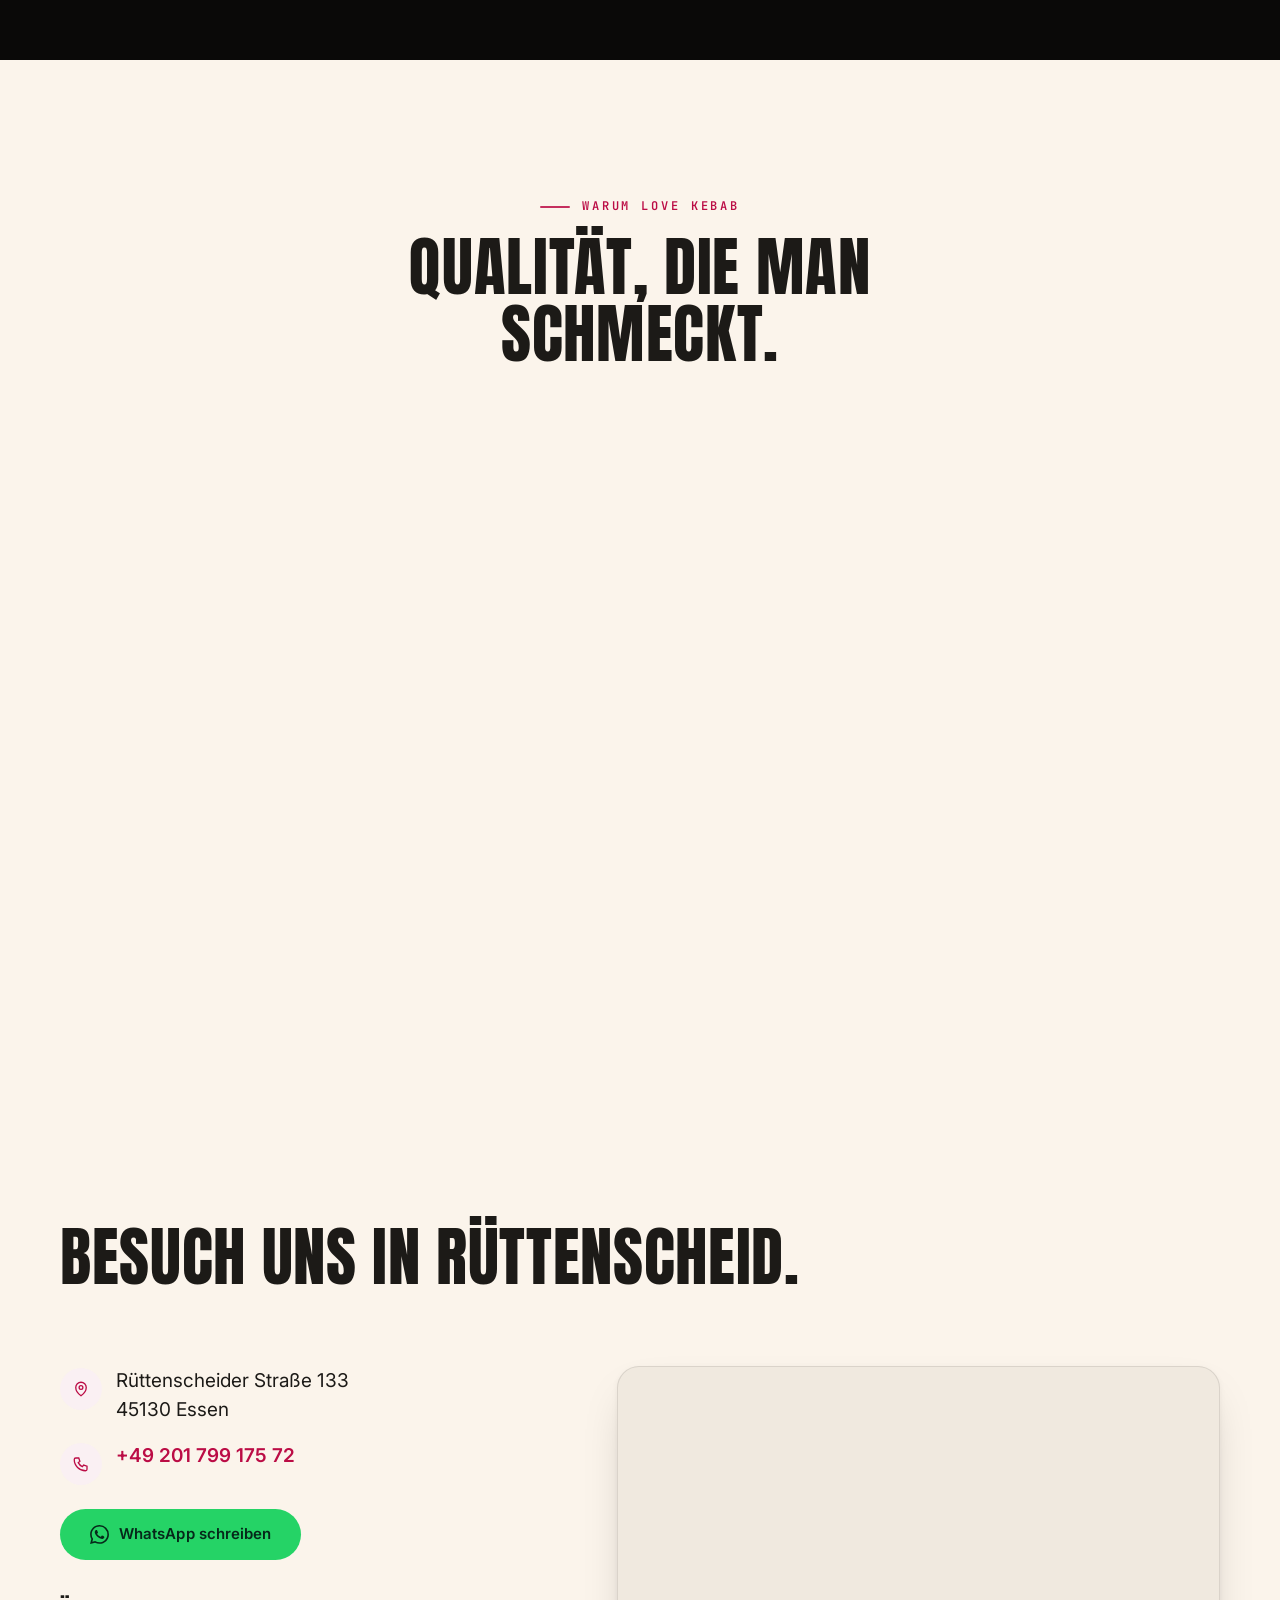
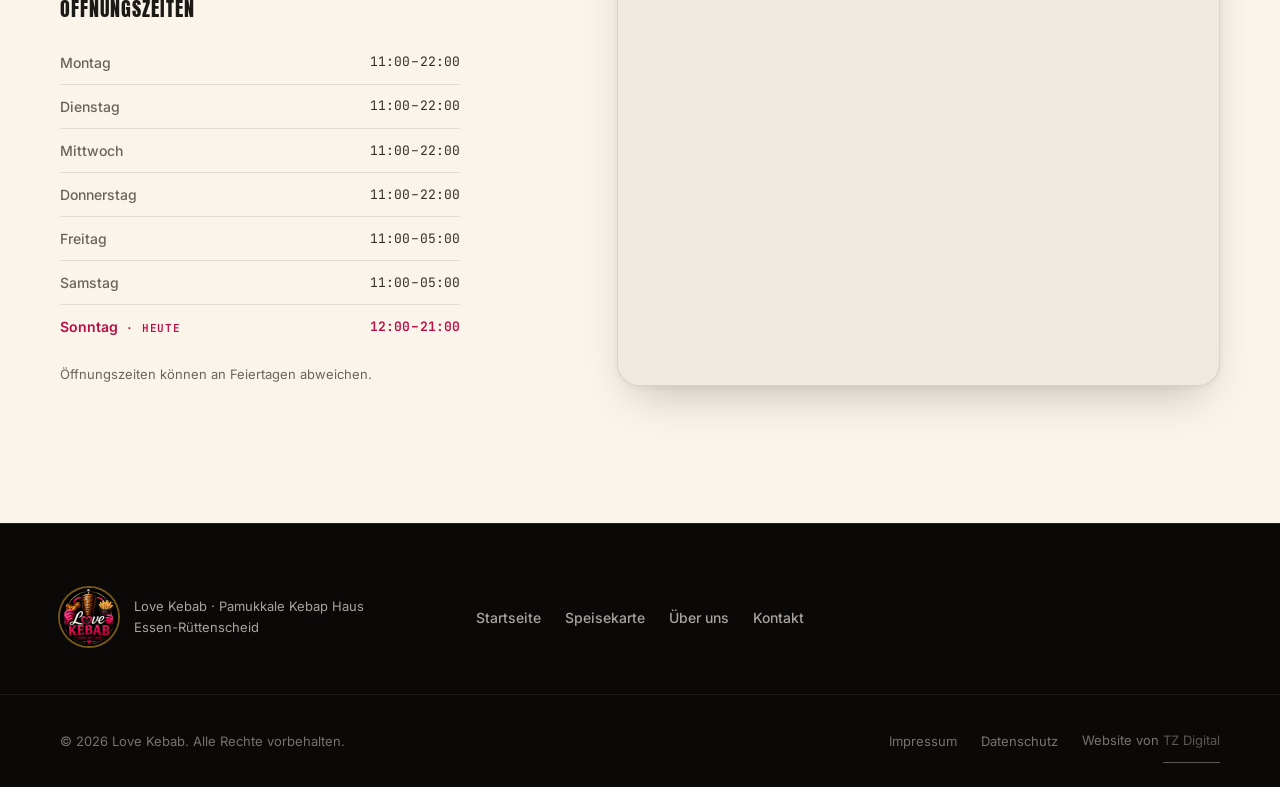
==== commit b19ddbcc: "Fill carousel slides with storefront photos" ====
--- a/index.html
+++ b/index.html
@@ -163,14 +163,14 @@
               <div class="story-carousel-item"><img src="images/story-carousel-1.jpg" alt="" width="1042" height="924" loading="eager" fetchpriority="high" data-content-img="storyPhoto1"></div>
               <div class="story-carousel-item"><img src="images/story-carousel-2.jpg" alt="" width="1042" height="924" loading="lazy" data-content-img="storyPhoto2"></div>
               <div class="story-carousel-item"><img src="images/story-carousel-3.jpg" alt="" width="1042" height="924" loading="lazy" data-content-img="storyPhoto3"></div>
-              <div class="story-carousel-item"><img src="images/story-carousel-4.jpg" alt="Love Kebab storefront in daylight, with sign and entrance" width="1206" height="1601" loading="lazy" data-content-img="storyPhoto4"></div>
-              <div class="story-carousel-item"><img src="images/story-carousel-5.jpg" alt="The owner outside Love Kebab at night, with the shop lit up" width="1206" height="1631" loading="lazy" data-content-img="storyPhoto5"></div>
+              <div class="story-carousel-item story-carousel-item--day"><img src="images/story-carousel-4.jpg" alt="Love Kebab storefront in daylight, with sign and entrance" width="1206" height="1601" loading="lazy" data-content-img="storyPhoto4"></div>
+              <div class="story-carousel-item story-carousel-item--evening"><img src="images/story-carousel-5.jpg" alt="The owner outside Love Kebab at night, with the shop lit up" width="1206" height="1631" loading="lazy" data-content-img="storyPhoto5"></div>
               <!-- duplicate set, aria-hidden — makes the leftward scroll loop seamlessly -->
               <div class="story-carousel-item" aria-hidden="true"><img src="images/story-carousel-1.jpg" alt="" loading="lazy" data-content-img="storyPhoto1"></div>
               <div class="story-carousel-item" aria-hidden="true"><img src="images/story-carousel-2.jpg" alt="" loading="lazy" data-content-img="storyPhoto2"></div>
               <div class="story-carousel-item" aria-hidden="true"><img src="images/story-carousel-3.jpg" alt="" loading="lazy" data-content-img="storyPhoto3"></div>
-              <div class="story-carousel-item" aria-hidden="true"><img src="images/story-carousel-4.jpg" alt="" loading="lazy" data-content-img="storyPhoto4"></div>
-              <div class="story-carousel-item" aria-hidden="true"><img src="images/story-carousel-5.jpg" alt="" loading="lazy" data-content-img="storyPhoto5"></div>
+              <div class="story-carousel-item story-carousel-item--day" aria-hidden="true"><img src="images/story-carousel-4.jpg" alt="" loading="lazy" data-content-img="storyPhoto4"></div>
+              <div class="story-carousel-item story-carousel-item--evening" aria-hidden="true"><img src="images/story-carousel-5.jpg" alt="" loading="lazy" data-content-img="storyPhoto5"></div>
             </div>
           </div>
         </div>
--- a/css/style.css
+++ b/css/style.css
@@ -836,8 +836,10 @@
   display: block;
   width: 100%;
   height: 100%;
-  object-fit: contain;
-}
+  object-fit: cover;
+}
+.story-carousel-item--day img { object-position: center top; }
+.story-carousel-item--evening img { object-position: center 44%; }
 
 @keyframes story-wheel-scroll {
   to { transform: translateX(-50%); }
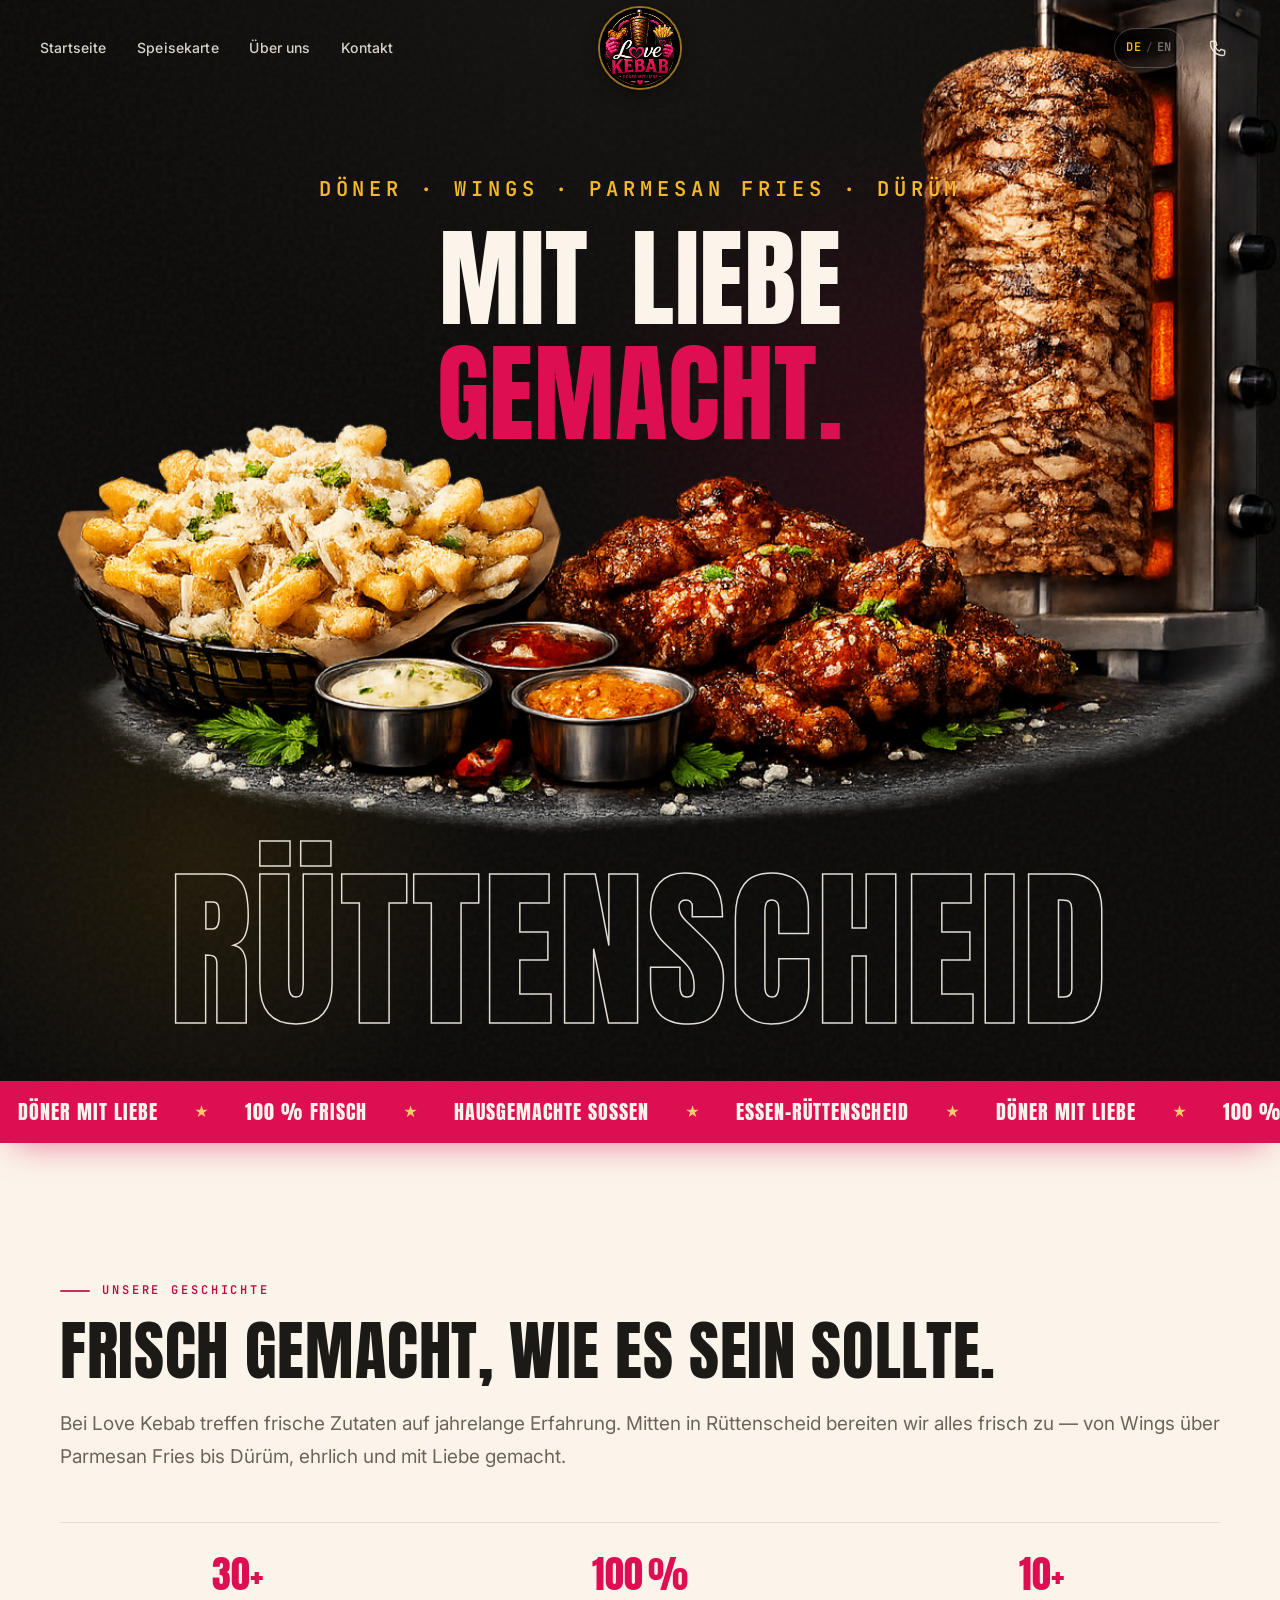
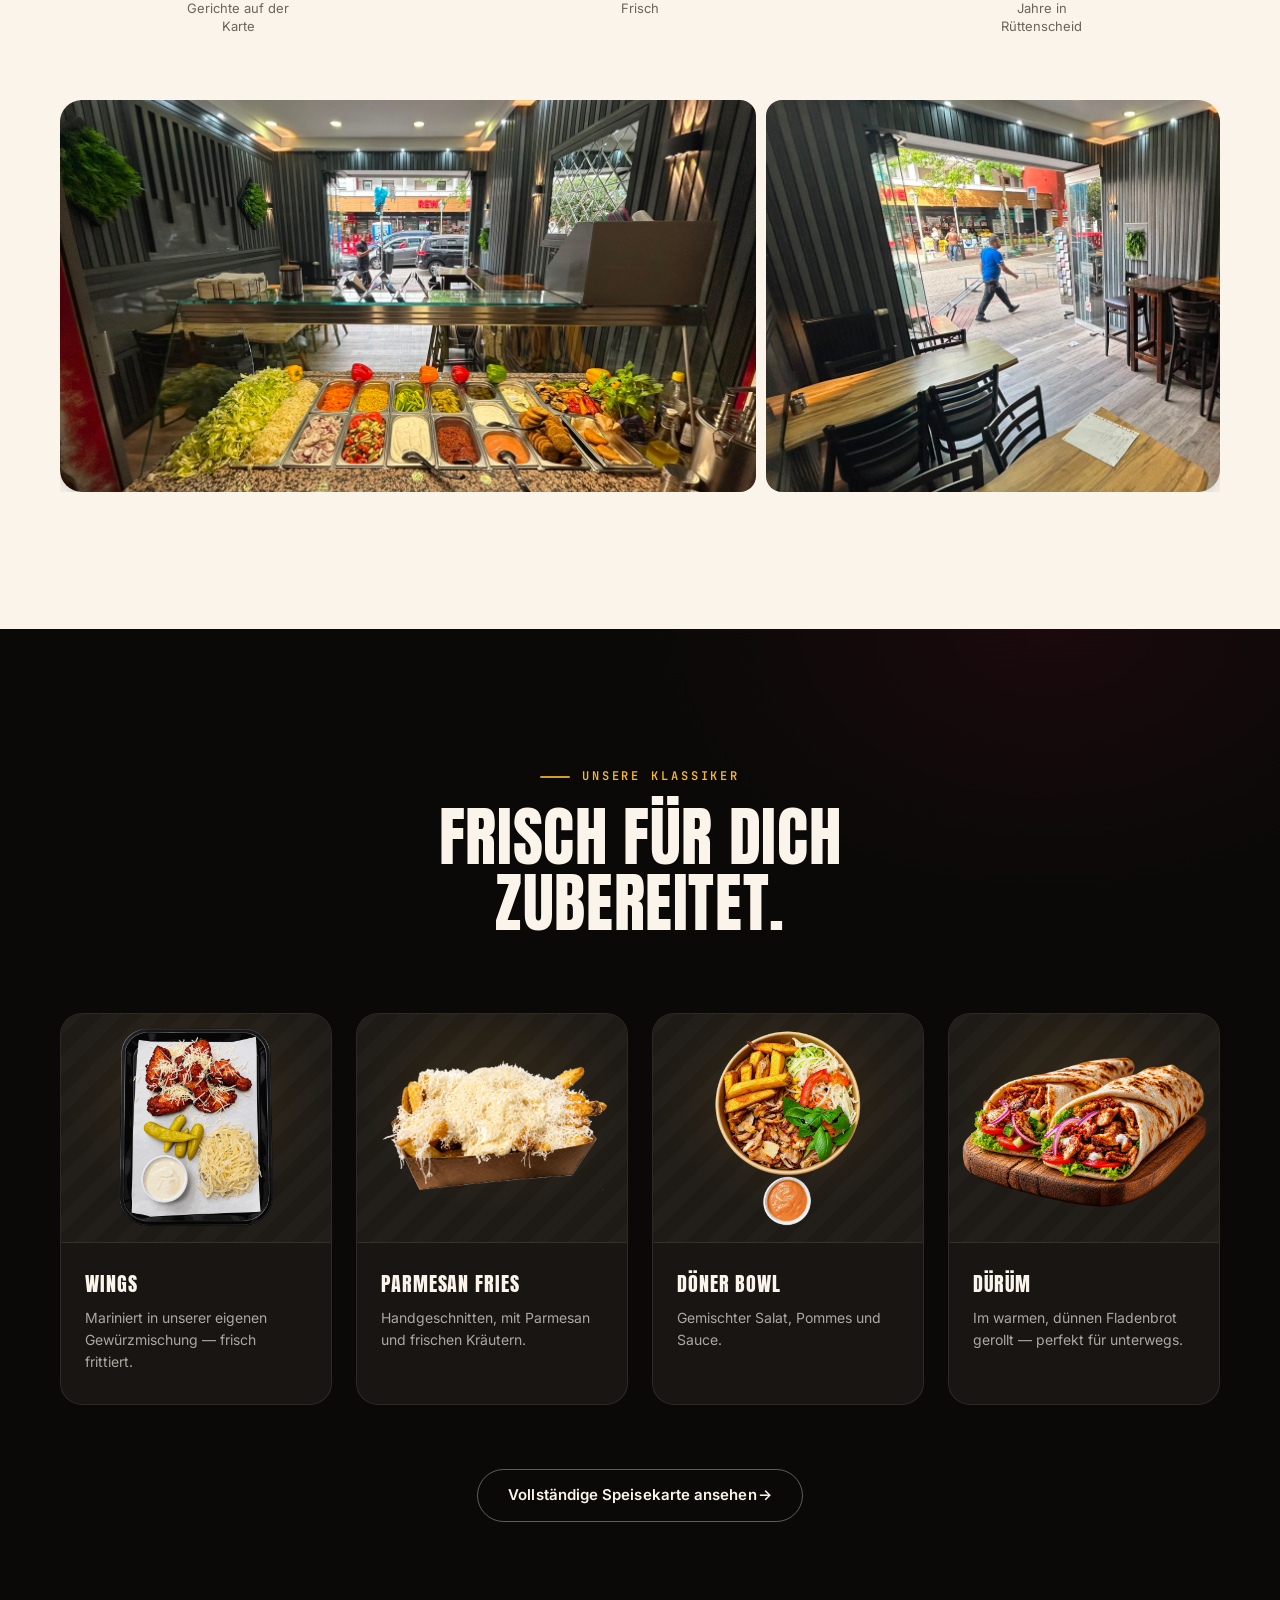
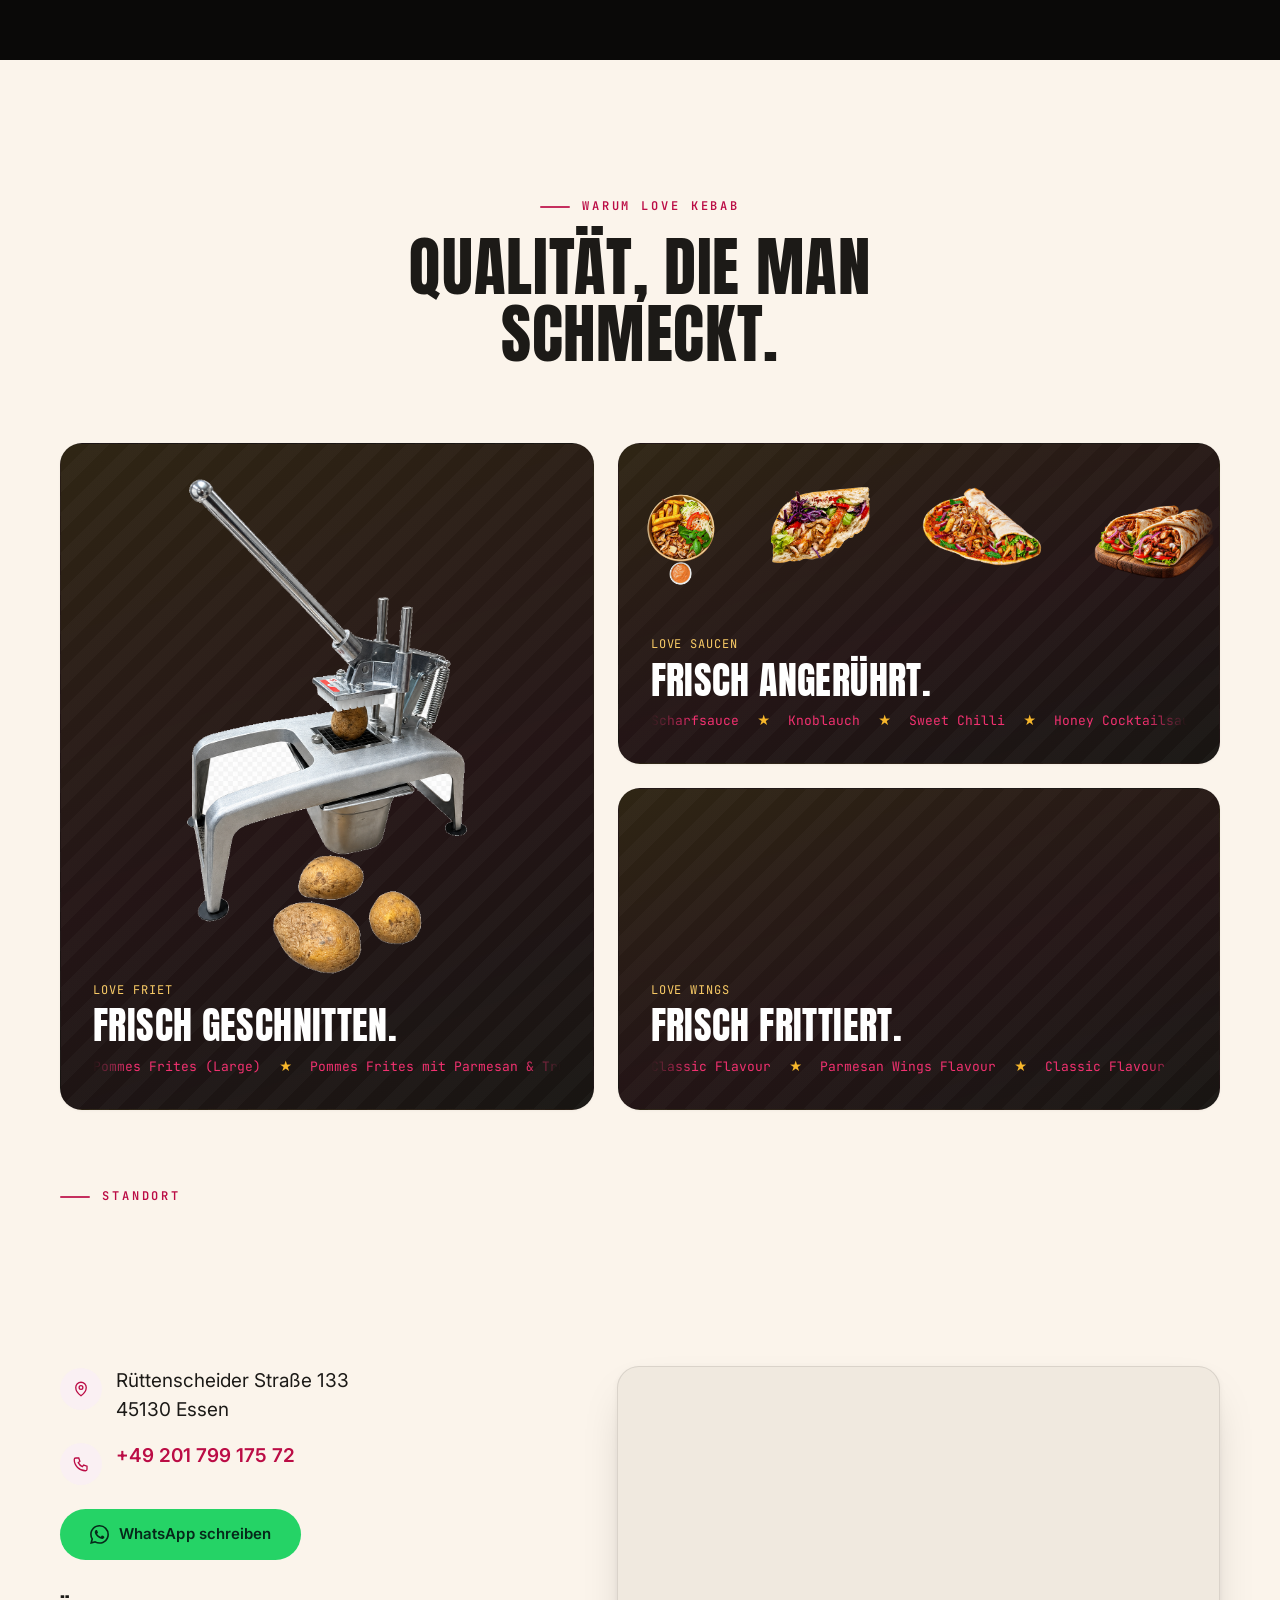
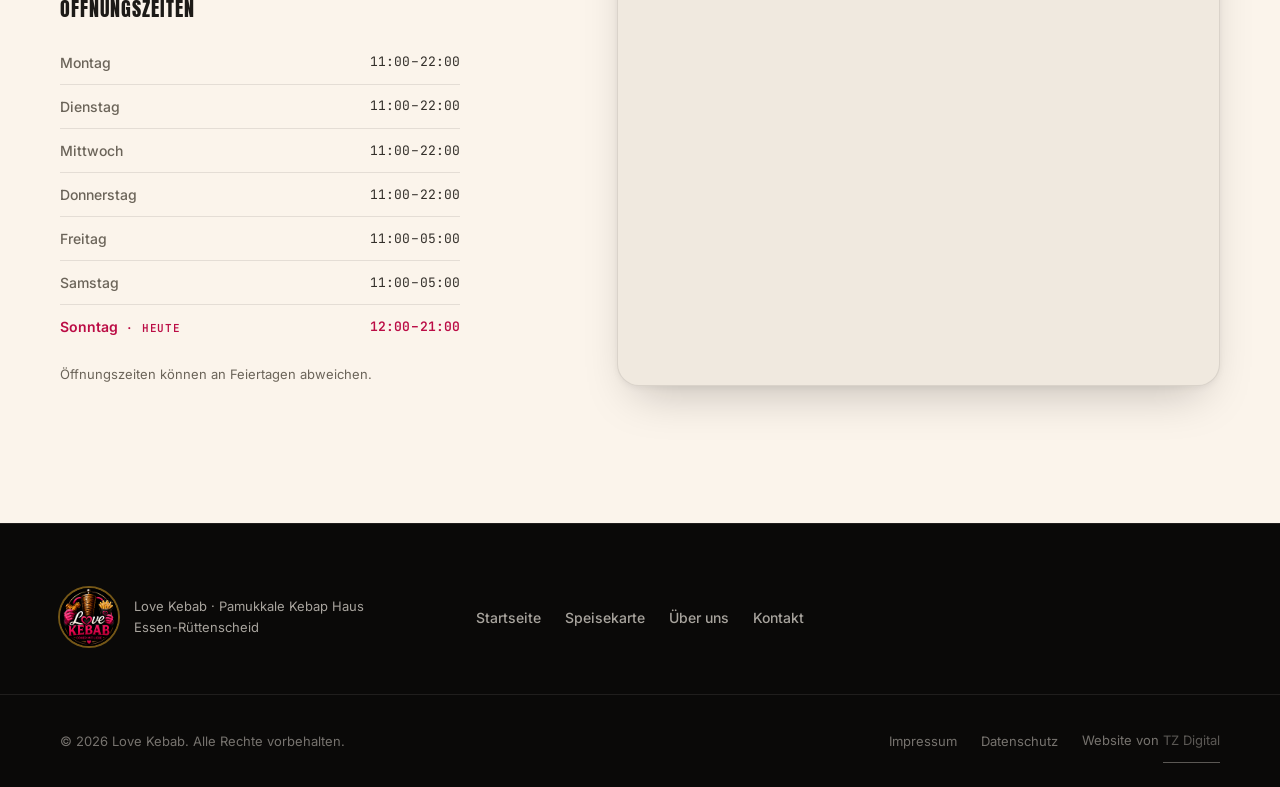
==== commit c0fd1416: "Display full storefront photos at portrait proportions" ====
--- a/css/style.css
+++ b/css/style.css
@@ -827,7 +827,8 @@
   /* sized off the carousel's own column (cqw), not the page viewport — now
      that the wheel spans the full section width, this shows ~2 frames at
      once on desktop (a real "wheel") while staying one big frame on mobile */
-  width: clamp(403px, 60cqw, 845px);
+  --slide-width: clamp(403px, 60cqw, 845px);
+  width: var(--slide-width);
   aspect-ratio: 16 / 9;
   border-radius: calc(var(--radius-lg) - 6px);
   overflow: hidden;
@@ -838,9 +839,18 @@
   height: 100%;
   object-fit: cover;
 }
-.story-carousel-item--day img { object-position: center top; }
-.story-carousel-item--evening img { object-position: center 44%; }
-
+.story-carousel-item--day {
+  width: clamp(171px, 25.4cqw, 358px);
+  aspect-ratio: 1206 / 1601;
+}
+.story-carousel-item--evening {
+  width: clamp(168px, 24.95cqw, 352px);
+  aspect-ratio: 1206 / 1631;
+}
+.story-carousel-item--day img,
+.story-carousel-item--evening img {
+  object-fit: contain;
+}
 @keyframes story-wheel-scroll {
   to { transform: translateX(-50%); }
 }
